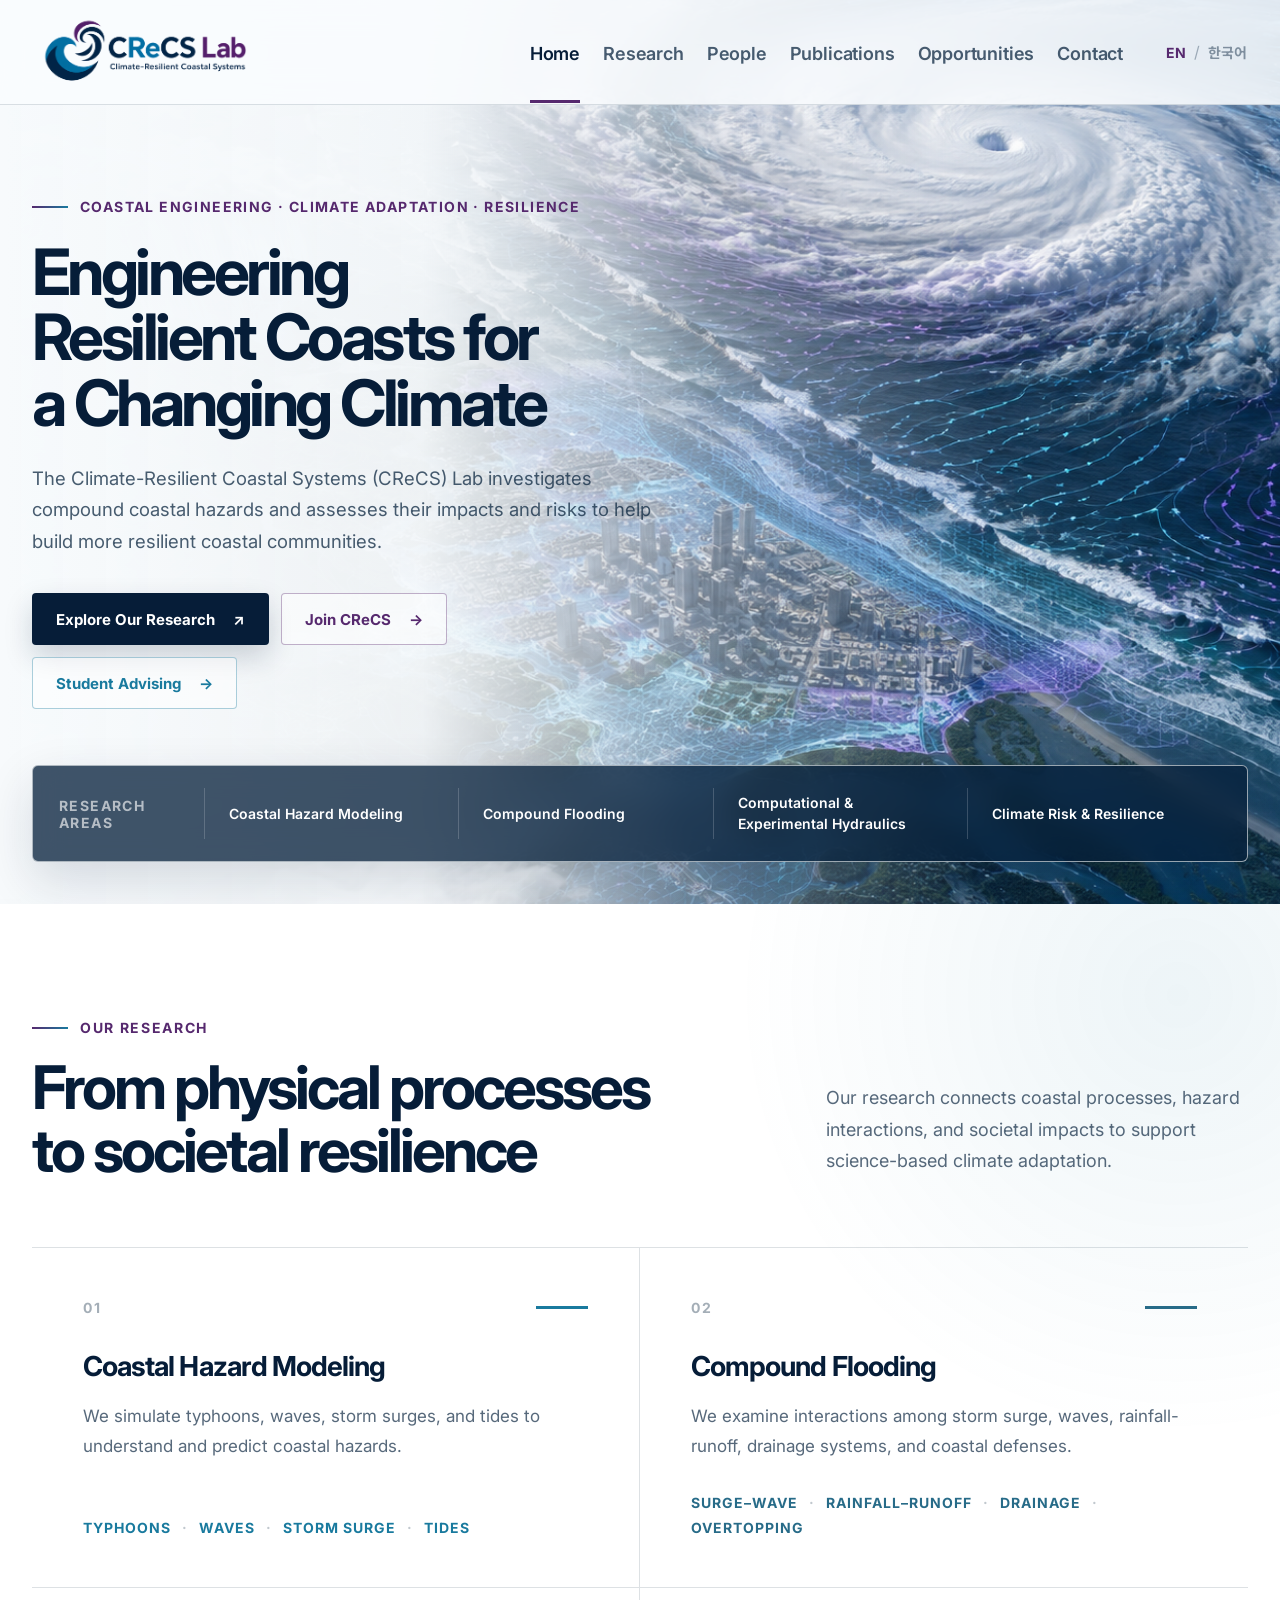
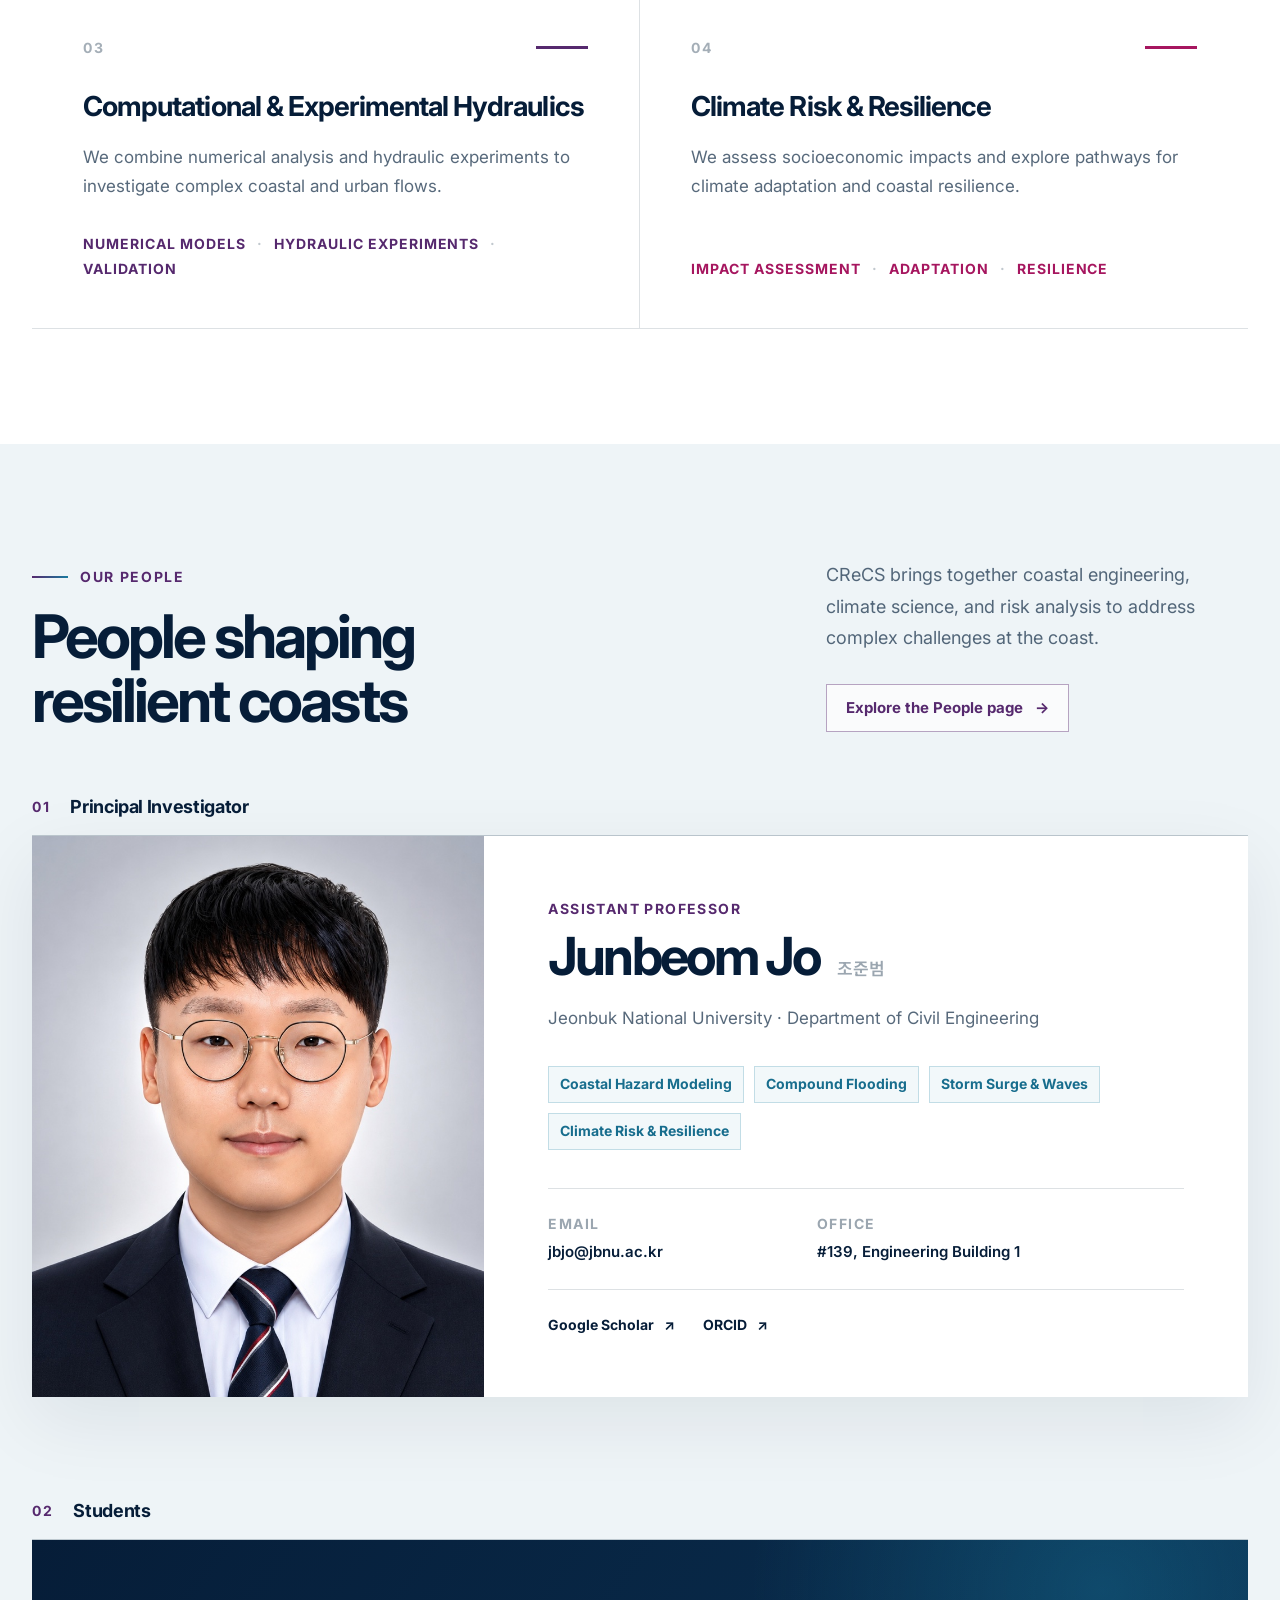
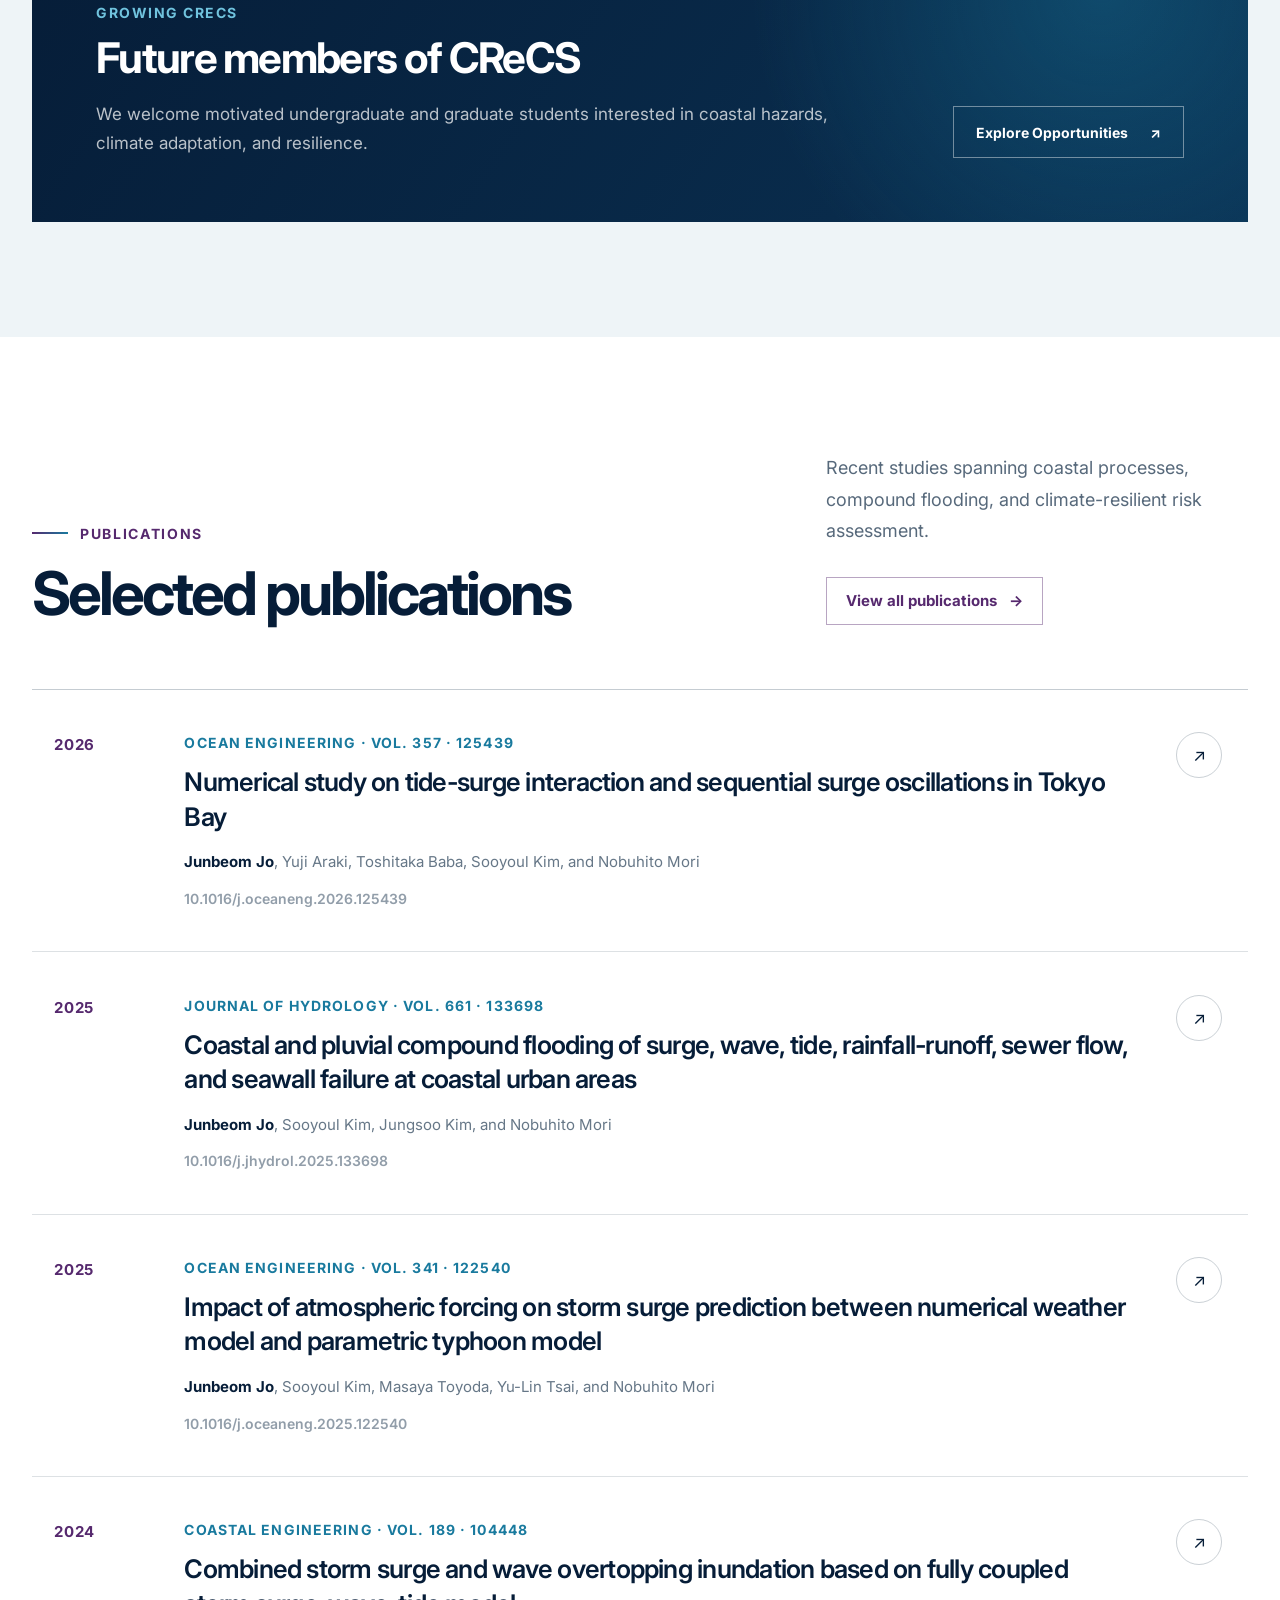
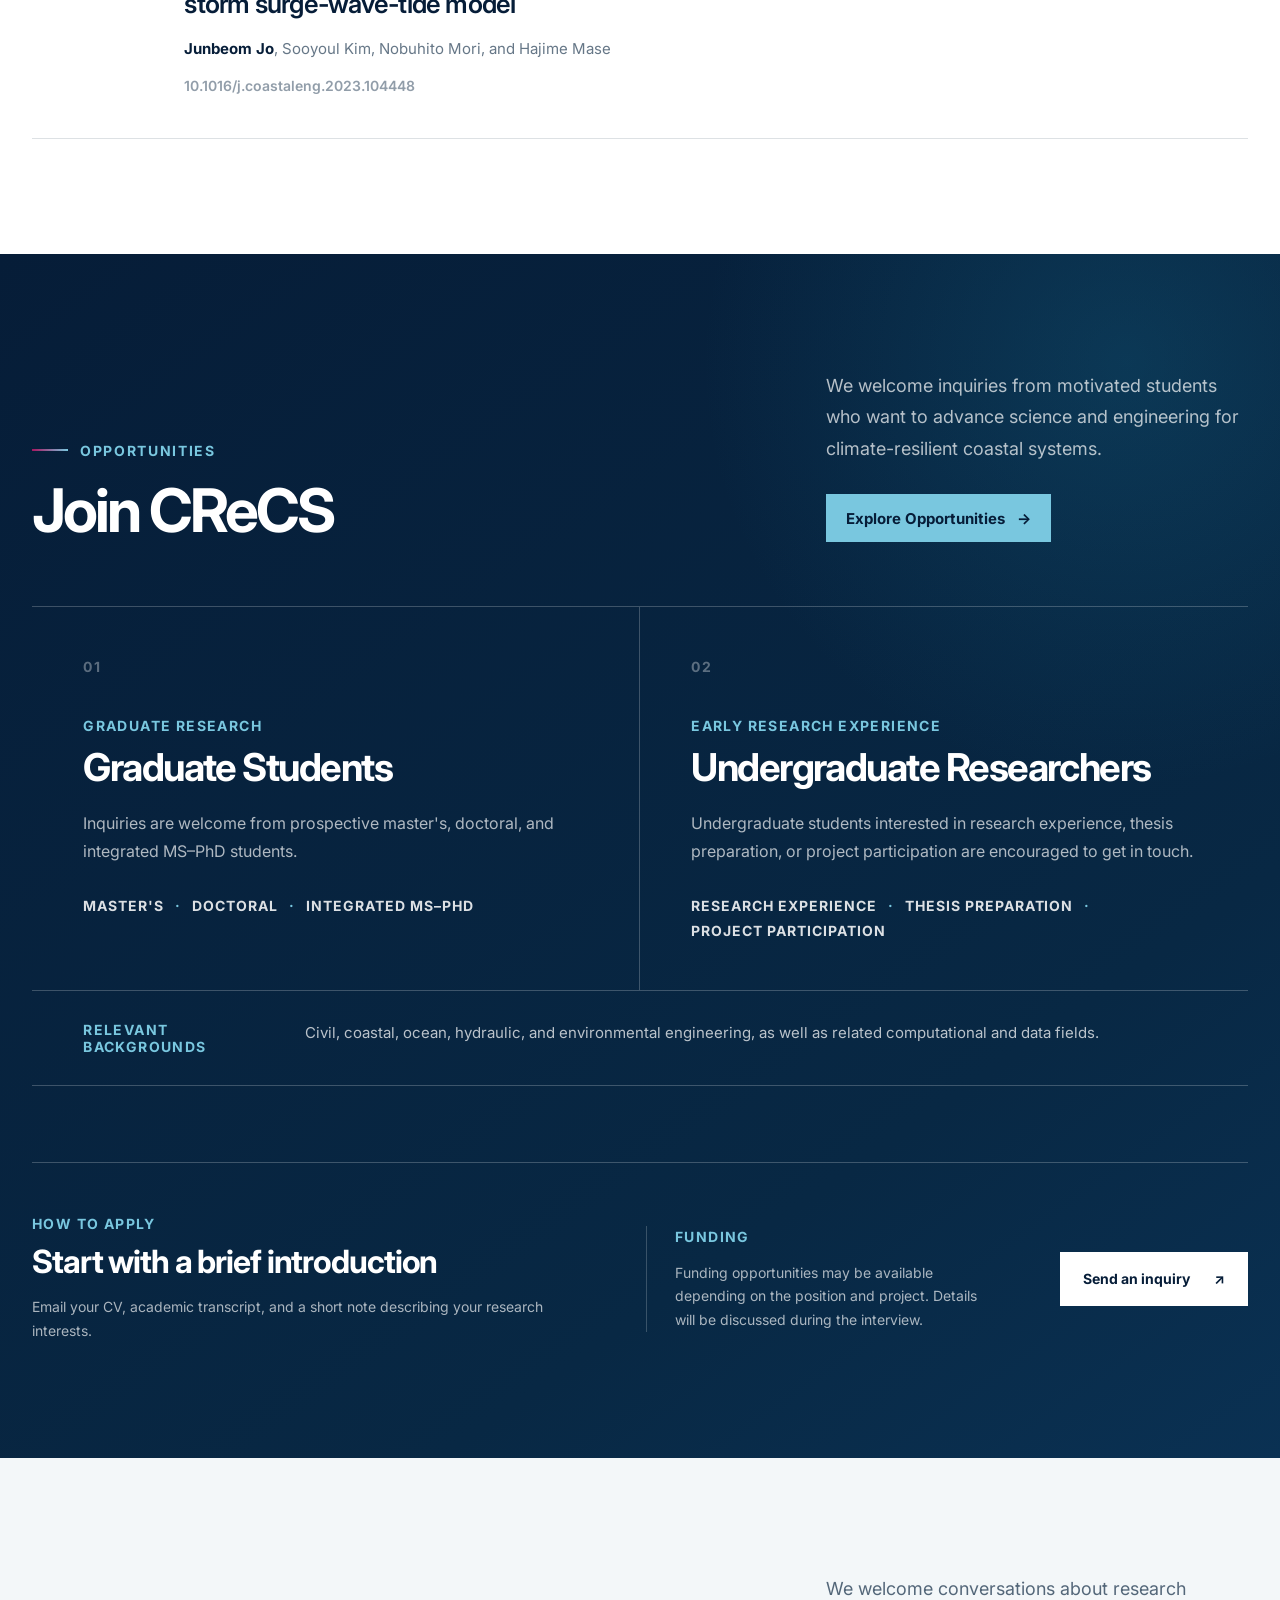
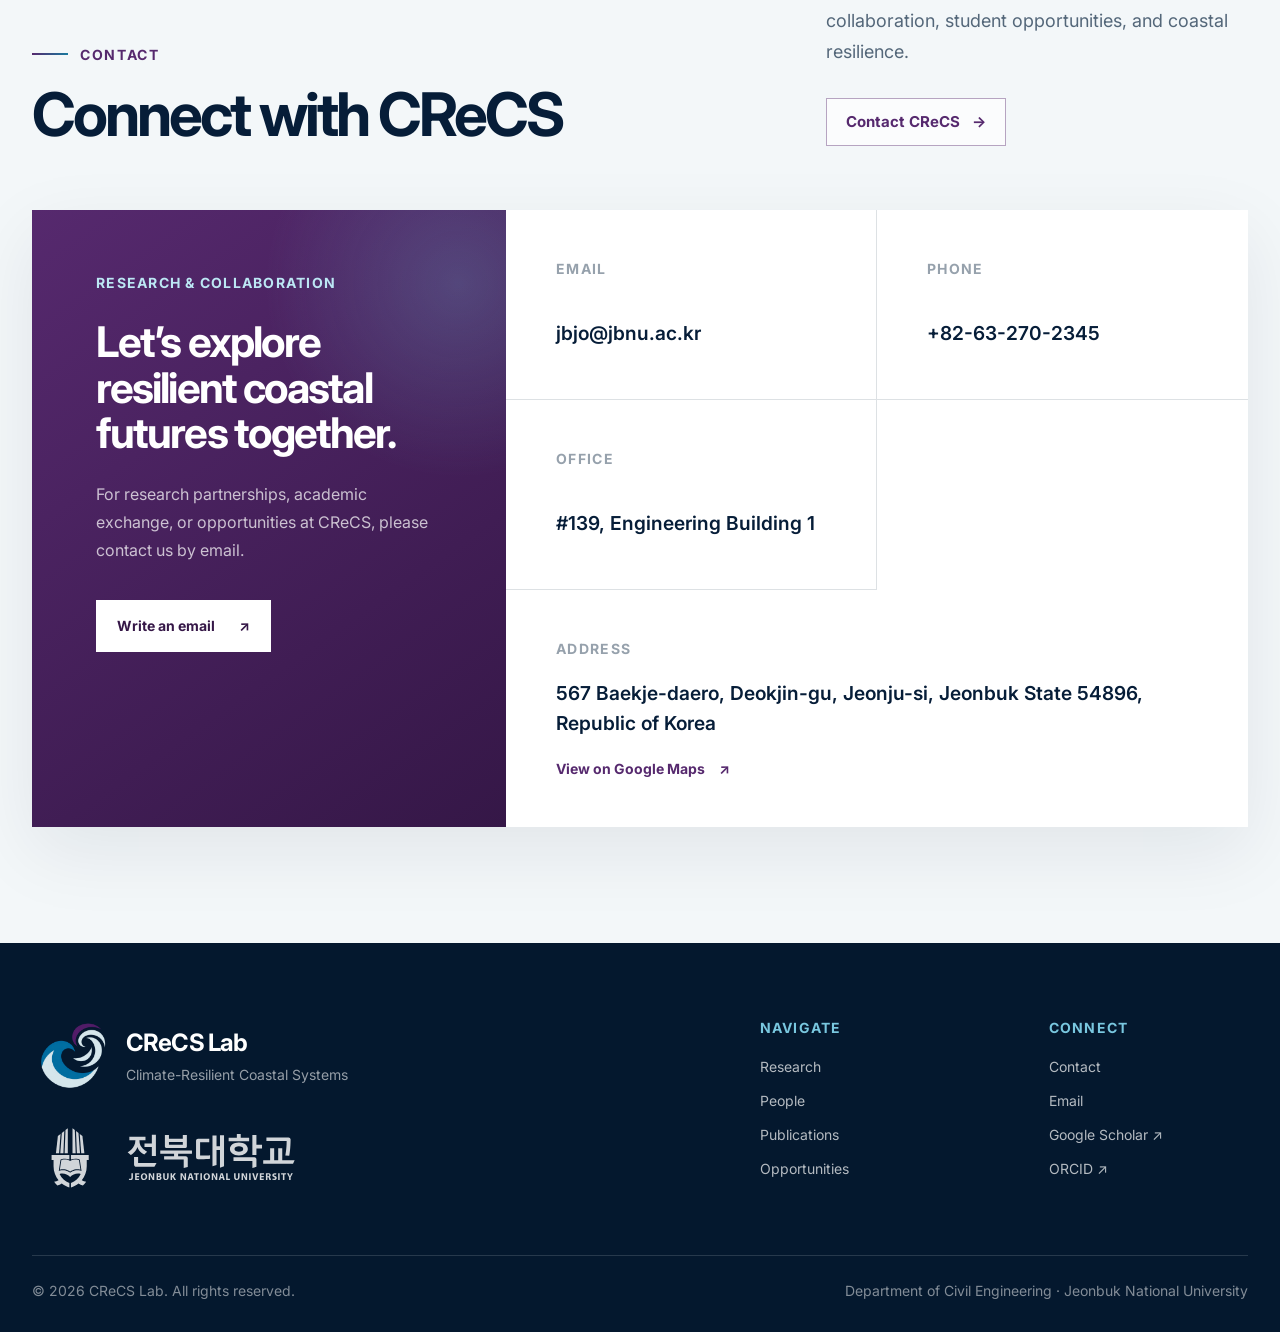
==== index.html @ eaaffc2d "Edit      Enhance homepage navigation with prominent section buttons" ====
<!doctype html>
<html lang="en">
  <head>
    <meta charset="UTF-8" />
    <meta name="viewport" content="width=device-width, initial-scale=1" />
    <meta
      name="description"
      content="CReCS Lab advances science and engineering for climate-resilient coastal systems."
    />
    <title>CReCS Lab | Climate-Resilient Coastal Systems</title>
    <link rel="icon" href="favicon.ico?v=3" sizes="any" />
    <link rel="icon" href="assets/favicon-32x32.png?v=3" type="image/png" sizes="32x32" />
    <link rel="icon" href="assets/favicon-16x16.png?v=3" type="image/png" sizes="16x16" />
    <link rel="apple-touch-icon" href="assets/apple-touch-icon.png?v=3" />
    <link rel="preconnect" href="https://fonts.googleapis.com" />
    <link rel="preconnect" href="https://fonts.gstatic.com" crossorigin />
    <link
      href="https://fonts.googleapis.com/css2?family=Inter:wght@400;500;600;700&amp;family=Noto+Sans+KR:wght@400;500;600;700&amp;display=swap"
      rel="stylesheet"
    />
    <link rel="stylesheet" href="styles.css?v=15" />
  </head>
  <body data-page="home">
    <header class="site-header" data-header>
      <div class="header-inner">
        <a class="brand" href="index.html" aria-label="CReCS Lab home">
          <img src="assets/crecs-logo.png" alt="CReCS Lab — Climate-Resilient Coastal Systems" />
        </a>

        <nav class="desktop-nav" aria-label="Primary navigation">
          <a class="is-active" href="#home" data-section="home" data-i18n="navHome">Home</a>
          <a href="#research" data-section="research" data-i18n="navResearch">Research</a>
          <a href="people.html" data-section="people" data-i18n="navPeople">People</a>
          <a href="publications.html" data-section="publications" data-i18n="navPublications">Publications</a>
          <a href="opportunities.html" data-section="opportunities" data-i18n="navOpportunities">Opportunities</a>
          <a href="contact.html" data-section="contact" data-i18n="navContact">Contact</a>
        </nav>

        <div class="header-actions">
          <div class="language-switch" aria-label="Language selection">
            <button class="is-selected" type="button" data-lang="en" aria-pressed="true">EN</button>
            <span aria-hidden="true">/</span>
            <button type="button" data-lang="ko" aria-pressed="false">한국어</button>
          </div>
          <button class="menu-button" type="button" aria-expanded="false" aria-controls="mobile-menu">
            <span></span><span></span><span></span>
            <span class="sr-only">Open menu</span>
          </button>
        </div>
      </div>

      <nav class="mobile-nav" id="mobile-menu" aria-label="Mobile navigation">
        <a href="#home" data-section="home" data-i18n="navHome">Home</a>
        <a href="#research" data-section="research" data-i18n="navResearch">Research</a>
        <a href="people.html" data-section="people" data-i18n="navPeople">People</a>
        <a href="publications.html" data-section="publications" data-i18n="navPublications">Publications</a>
        <a href="opportunities.html" data-section="opportunities" data-i18n="navOpportunities">Opportunities</a>
        <a href="contact.html" data-section="contact" data-i18n="navContact">Contact</a>
      </nav>
    </header>

    <main>
      <section class="hero" id="home">
        <div class="hero-image" role="img" aria-label="Scientific visualization of a typhoon, waves, and compound coastal flooding"></div>
        <div class="hero-wash" aria-hidden="true"></div>

        <div class="hero-inner">
          <div class="hero-copy">
            <p class="eyebrow" data-i18n="eyebrow">Coastal Engineering · Climate Adaptation · Resilience</p>
            <h1 data-i18n="headline">Engineering Resilient Coasts for a Changing Climate</h1>
            <p class="intro" data-i18n="intro">
              The Climate-Resilient Coastal Systems (CReCS) Lab investigates compound coastal hazards and
              assesses their impacts and risks to help build more resilient coastal communities.
            </p>
            <div class="hero-actions">
              <a class="button button-primary" href="#research">
                <span data-i18n="researchCta">Explore Our Research</span>
                <span aria-hidden="true">↗</span>
              </a>
              <a class="button button-secondary" href="opportunities.html">
                <span data-i18n="joinCta">Join CReCS</span>
                <span aria-hidden="true">→</span>
              </a>
              <a class="button button-tertiary" href="contact.html#student-advising">
                <span data-i18n="advisingHeroCta">Student Advising</span>
                <span aria-hidden="true">→</span>
              </a>
            </div>
          </div>

          <div class="research-strip" id="research-summary" aria-label="Research areas">
            <p class="strip-label" data-i18n="researchLabel">Research areas</p>
            <div class="research-topics">
              <span data-i18n="topic1">Coastal Hazard Modeling</span>
              <span data-i18n="topic2">Compound Flooding</span>
              <span data-i18n="topic3">Computational &amp; Experimental Hydraulics</span>
              <span data-i18n="topic4">Climate Risk &amp; Resilience</span>
            </div>
          </div>
        </div>
      </section>

      <section class="research-section" id="research">
        <div class="section-inner">
          <header class="research-heading">
            <div>
              <p class="section-kicker" data-i18n="researchSectionKicker">Our Research</p>
              <h2 data-i18n="researchSectionTitle">From physical processes to societal resilience</h2>
            </div>
            <p class="section-intro" data-i18n="researchSectionIntro">
              Our research connects coastal processes, hazard interactions, and societal impacts to support
              science-based climate adaptation.
            </p>
          </header>

          <div class="research-grid">
            <article class="research-card research-card-hazard">
              <div class="card-top">
                <span class="card-number">01</span>
                <span class="card-accent" aria-hidden="true"></span>
              </div>
              <h3 data-i18n="topic1">Coastal Hazard Modeling</h3>
              <p class="card-description" data-i18n="researchCard1Desc">
                We simulate typhoons, waves, storm surges, and tides to understand and predict coastal hazards.
              </p>
              <div class="card-tags" aria-label="Keywords">
                <span data-i18n="researchCard1Tag1">Typhoons</span>
                <span data-i18n="researchCard1Tag2">Waves</span>
                <span data-i18n="researchCard1Tag3">Storm Surge</span>
                <span data-i18n="researchCard1Tag4">Tides</span>
              </div>
            </article>

            <article class="research-card research-card-flooding">
              <div class="card-top">
                <span class="card-number">02</span>
                <span class="card-accent" aria-hidden="true"></span>
              </div>
              <h3 data-i18n="topic2">Compound Flooding</h3>
              <p class="card-description" data-i18n="researchCard2Desc">
                We examine interactions among storm surge, waves, rainfall-runoff, drainage systems, and coastal
                defenses.
              </p>
              <div class="card-tags" aria-label="Keywords">
                <span data-i18n="researchCard2Tag1">Surge–Wave</span>
                <span data-i18n="researchCard2Tag2">Rainfall–Runoff</span>
                <span data-i18n="researchCard2Tag3">Drainage</span>
                <span data-i18n="researchCard2Tag4">Overtopping</span>
              </div>
            </article>

            <article class="research-card research-card-hydraulics">
              <div class="card-top">
                <span class="card-number">03</span>
                <span class="card-accent" aria-hidden="true"></span>
              </div>
              <h3 data-i18n="topic3">Computational &amp; Experimental Hydraulics</h3>
              <p class="card-description" data-i18n="researchCard3Desc">
                We combine numerical analysis and hydraulic experiments to investigate complex coastal and urban
                flows.
              </p>
              <div class="card-tags" aria-label="Keywords">
                <span data-i18n="researchCard3Tag1">Numerical Models</span>
                <span data-i18n="researchCard3Tag2">Hydraulic Experiments</span>
                <span data-i18n="researchCard3Tag3">Validation</span>
              </div>
            </article>

            <article class="research-card research-card-resilience">
              <div class="card-top">
                <span class="card-number">04</span>
                <span class="card-accent" aria-hidden="true"></span>
              </div>
              <h3 data-i18n="topic4">Climate Risk &amp; Resilience</h3>
              <p class="card-description" data-i18n="researchCard4Desc">
                We assess socioeconomic impacts and explore pathways for climate adaptation and coastal resilience.
              </p>
              <div class="card-tags" aria-label="Keywords">
                <span data-i18n="researchCard4Tag1">Impact Assessment</span>
                <span data-i18n="researchCard4Tag2">Adaptation</span>
                <span data-i18n="researchCard4Tag3">Resilience</span>
              </div>
            </article>
          </div>
        </div>
      </section>

      <section class="people-section" id="people">
        <div class="section-inner">
          <header class="people-heading">
            <div>
              <p class="section-kicker" data-i18n="peopleSectionKicker">Our People</p>
              <h2 data-i18n="peopleSectionTitle">People shaping resilient coasts</h2>
            </div>
            <div class="section-intro-group">
              <p class="section-intro" data-i18n="peopleSectionIntro">
                CReCS brings together coastal engineering, climate science, and risk analysis to address complex
                challenges at the coast.
              </p>
              <a class="section-page-link" href="people.html">
                <span data-i18n="peopleDetailCta">Explore the People page</span>
                <span aria-hidden="true">→</span>
              </a>
            </div>
          </header>

          <div class="people-subsection" id="principal-investigator">
            <div class="subsection-heading">
              <span>01</span>
              <h3 data-i18n="peoplePiHeading">Principal Investigator</h3>
            </div>

            <article class="pi-profile">
              <figure class="pi-portrait">
                <img src="assets/junbeom-jo.jpg" alt="Portrait of Junbeom Jo" />
              </figure>

              <div class="pi-content">
                <p class="pi-role" data-i18n="piRole">Assistant Professor</p>
                <div class="pi-name-row">
                  <h3 data-i18n="piName">Junbeom Jo</h3>
                  <span data-i18n="piNameSecondary">조준범</span>
                </div>
                <p class="pi-affiliation" data-i18n="piAffiliation">
                  Jeonbuk National University · Department of Civil Engineering
                </p>

                <div class="pi-keywords" aria-label="Research keywords">
                  <span data-i18n="piKeyword1">Coastal Hazard Modeling</span>
                  <span data-i18n="piKeyword2">Compound Flooding</span>
                  <span data-i18n="piKeyword3">Storm Surge &amp; Waves</span>
                  <span data-i18n="piKeyword4">Climate Risk &amp; Resilience</span>
                </div>

                <dl class="profile-details">
                  <div>
                    <dt data-i18n="profileEmail">Email</dt>
                    <dd><a href="mailto:jbjo@jbnu.ac.kr">jbjo@jbnu.ac.kr</a></dd>
                  </div>
                  <div>
                    <dt data-i18n="profileOffice">Office</dt>
                    <dd data-i18n="piOffice">#139, Engineering Building 1</dd>
                  </div>
                </dl>

                <div class="profile-links">
                  <a href="https://scholar.google.com/citations?user=TWpAiN8AAAAJ" target="_blank" rel="noreferrer">
                    Google Scholar <span aria-hidden="true">↗</span>
                  </a>
                  <a href="https://orcid.org/0000-0003-4687-1146" target="_blank" rel="noreferrer">
                    ORCID <span aria-hidden="true">↗</span>
                  </a>
                </div>
              </div>
            </article>
          </div>

          <div class="people-subsection student-subsection" id="students">
            <div class="subsection-heading">
              <span>02</span>
              <h3 data-i18n="peopleStudentsHeading">Students</h3>
            </div>

            <div class="students-panel">
              <div>
                <p class="students-label" data-i18n="studentsLabel">Growing CReCS</p>
                <h3 data-i18n="studentsTitle">Future members of CReCS</h3>
                <p data-i18n="studentsDescription">
                  We welcome motivated undergraduate and graduate students interested in coastal hazards, climate
                  adaptation, and resilience.
                </p>
              </div>
              <a class="students-contact" href="opportunities.html">
                <span data-i18n="studentsCta">Explore Opportunities</span>
                <span aria-hidden="true">↗</span>
              </a>
            </div>
          </div>
        </div>
      </section>

      <section class="publications-section" id="publications">
        <div class="section-inner">
          <header class="publications-heading">
            <div>
              <p class="section-kicker" data-i18n="publicationsSectionKicker">Publications</p>
              <h2 data-i18n="publicationsSectionTitle">Selected publications</h2>
            </div>
            <div class="section-intro-group">
              <p class="section-intro" data-i18n="publicationsSectionIntro">
                Recent studies spanning coastal processes, compound flooding, and climate-resilient risk assessment.
              </p>
              <a class="section-page-link" href="publications.html">
                <span data-i18n="publicationsDetailCta">View all publications</span>
                <span aria-hidden="true">→</span>
              </a>
            </div>
          </header>

          <div class="publication-list">
            <article class="publication-item">
              <div class="publication-year">2026</div>
              <div class="publication-content">
                <p class="publication-meta">Ocean Engineering · Vol. 357 · 125439</p>
                <h3>
                  <a href="https://doi.org/10.1016/j.oceaneng.2026.125439" target="_blank" rel="noreferrer">
                    Numerical study on tide-surge interaction and sequential surge oscillations in Tokyo Bay
                  </a>
                </h3>
                <p class="publication-authors">
                  <strong>Junbeom Jo</strong>, Yuji Araki, Toshitaka Baba, Sooyoul Kim, and Nobuhito Mori
                </p>
                <a class="publication-doi" href="https://doi.org/10.1016/j.oceaneng.2026.125439" target="_blank" rel="noreferrer">
                  10.1016/j.oceaneng.2026.125439
                </a>
              </div>
              <a class="publication-arrow" href="https://doi.org/10.1016/j.oceaneng.2026.125439" target="_blank" rel="noreferrer" aria-label="Open publication">
                ↗
              </a>
            </article>

            <article class="publication-item">
              <div class="publication-year">2025</div>
              <div class="publication-content">
                <p class="publication-meta">Journal of Hydrology · Vol. 661 · 133698</p>
                <h3>
                  <a href="https://doi.org/10.1016/j.jhydrol.2025.133698" target="_blank" rel="noreferrer">
                    Coastal and pluvial compound flooding of surge, wave, tide, rainfall-runoff, sewer flow, and
                    seawall failure at coastal urban areas
                  </a>
                </h3>
                <p class="publication-authors">
                  <strong>Junbeom Jo</strong>, Sooyoul Kim, Jungsoo Kim, and Nobuhito Mori
                </p>
                <a class="publication-doi" href="https://doi.org/10.1016/j.jhydrol.2025.133698" target="_blank" rel="noreferrer">
                  10.1016/j.jhydrol.2025.133698
                </a>
              </div>
              <a class="publication-arrow" href="https://doi.org/10.1016/j.jhydrol.2025.133698" target="_blank" rel="noreferrer" aria-label="Open publication">
                ↗
              </a>
            </article>

            <article class="publication-item">
              <div class="publication-year">2025</div>
              <div class="publication-content">
                <p class="publication-meta">Ocean Engineering · Vol. 341 · 122540</p>
                <h3>
                  <a href="https://doi.org/10.1016/j.oceaneng.2025.122540" target="_blank" rel="noreferrer">
                    Impact of atmospheric forcing on storm surge prediction between numerical weather model and
                    parametric typhoon model
                  </a>
                </h3>
                <p class="publication-authors">
                  <strong>Junbeom Jo</strong>, Sooyoul Kim, Masaya Toyoda, Yu-Lin Tsai, and Nobuhito Mori
                </p>
                <a class="publication-doi" href="https://doi.org/10.1016/j.oceaneng.2025.122540" target="_blank" rel="noreferrer">
                  10.1016/j.oceaneng.2025.122540
                </a>
              </div>
              <a class="publication-arrow" href="https://doi.org/10.1016/j.oceaneng.2025.122540" target="_blank" rel="noreferrer" aria-label="Open publication">
                ↗
              </a>
            </article>

            <article class="publication-item">
              <div class="publication-year">2024</div>
              <div class="publication-content">
                <p class="publication-meta">Coastal Engineering · Vol. 189 · 104448</p>
                <h3>
                  <a href="https://doi.org/10.1016/j.coastaleng.2023.104448" target="_blank" rel="noreferrer">
                    Combined storm surge and wave overtopping inundation based on fully coupled storm
                    surge-wave-tide model
                  </a>
                </h3>
                <p class="publication-authors">
                  <strong>Junbeom Jo</strong>, Sooyoul Kim, Nobuhito Mori, and Hajime Mase
                </p>
                <a class="publication-doi" href="https://doi.org/10.1016/j.coastaleng.2023.104448" target="_blank" rel="noreferrer">
                  10.1016/j.coastaleng.2023.104448
                </a>
              </div>
              <a class="publication-arrow" href="https://doi.org/10.1016/j.coastaleng.2023.104448" target="_blank" rel="noreferrer" aria-label="Open publication">
                ↗
              </a>
            </article>
          </div>

        </div>
      </section>

      <section class="opportunities-section" id="opportunities">
        <div class="section-inner">
          <header class="opportunities-heading">
            <div>
              <p class="section-kicker" data-i18n="opportunitiesSectionKicker">Opportunities</p>
              <h2 data-i18n="opportunitiesSectionTitle">Join CReCS</h2>
            </div>
            <div class="section-intro-group">
              <p class="section-intro" data-i18n="opportunitiesSectionIntro">
                We welcome inquiries from motivated students who want to advance science and engineering for
                climate-resilient coastal systems.
              </p>
              <a class="section-page-link" href="opportunities.html">
                <span data-i18n="studentsCta">Explore Opportunities</span><span aria-hidden="true">→</span>
              </a>
            </div>
          </header>

          <div class="opportunity-grid">
            <article class="opportunity-card">
              <div class="opportunity-number">01</div>
              <p class="opportunity-type" data-i18n="graduateLabel">Graduate Research</p>
              <h3 data-i18n="graduateTitle">Graduate Students</h3>
              <p data-i18n="graduateDescription">
                Inquiries are welcome from prospective master's, doctoral, and integrated MS–PhD students.
              </p>
              <div class="opportunity-tags">
                <span data-i18n="graduateTag1">Master's</span>
                <span data-i18n="graduateTag2">Doctoral</span>
                <span data-i18n="graduateTag3">Integrated MS–PhD</span>
              </div>
            </article>

            <article class="opportunity-card">
              <div class="opportunity-number">02</div>
              <p class="opportunity-type" data-i18n="undergraduateLabel">Early Research Experience</p>
              <h3 data-i18n="undergraduateTitle">Undergraduate Researchers</h3>
              <p data-i18n="undergraduateDescription">
                Undergraduate students interested in research experience, thesis preparation, or project
                participation are encouraged to get in touch.
              </p>
              <div class="opportunity-tags">
                <span data-i18n="undergraduateTag1">Research Experience</span>
                <span data-i18n="undergraduateTag2">Thesis Preparation</span>
                <span data-i18n="undergraduateTag3">Project Participation</span>
              </div>
            </article>
          </div>

          <div class="opportunity-backgrounds">
            <span data-i18n="backgroundsLabel">Relevant backgrounds</span>
            <p data-i18n="backgroundsDescription">
              Civil, coastal, ocean, hydraulic, and environmental engineering, as well as related computational
              and data fields.
            </p>
          </div>

          <div class="application-panel">
            <div class="application-copy">
              <p class="application-label" data-i18n="applicationLabel">How to apply</p>
              <h3 data-i18n="applicationTitle">Start with a brief introduction</h3>
              <p data-i18n="applicationDescription">
                Email your CV, academic transcript, and a short note describing your research interests.
              </p>
            </div>
            <div class="funding-note">
              <span data-i18n="fundingLabel">Funding</span>
              <p data-i18n="fundingDescription">
                Funding opportunities may be available depending on the position and project. Details will be
                discussed during the interview.
              </p>
            </div>
            <a class="application-contact" href="mailto:jbjo@jbnu.ac.kr?subject=Prospective%20CReCS%20Lab%20Student">
              <span data-i18n="applicationCta">Send an inquiry</span>
              <span aria-hidden="true">↗</span>
            </a>
          </div>
        </div>
      </section>

      <section class="contact-section" id="contact">
        <div class="section-inner">
          <header class="contact-heading">
            <div>
              <p class="section-kicker" data-i18n="contactSectionKicker">Contact</p>
              <h2 data-i18n="contactSectionTitle">Connect with CReCS</h2>
            </div>
            <div class="section-intro-group">
              <p class="section-intro" data-i18n="contactSectionIntro">
                We welcome conversations about research collaboration, student opportunities, and coastal resilience.
              </p>
              <a class="section-page-link" href="contact.html">
                <span data-i18n="contactDetailTitle">Contact CReCS</span><span aria-hidden="true">→</span>
              </a>
            </div>
          </header>

          <div class="contact-layout">
            <article class="contact-feature">
              <p class="contact-feature-label" data-i18n="contactInquiryLabel">Research &amp; collaboration</p>
              <h3 data-i18n="contactInquiryTitle">Let’s explore resilient coastal futures together.</h3>
              <p data-i18n="contactInquiryDescription">
                For research partnerships, academic exchange, or opportunities at CReCS, please contact us by email.
              </p>
              <a href="mailto:jbjo@jbnu.ac.kr">
                <span data-i18n="contactEmailCta">Write an email</span>
                <span aria-hidden="true">↗</span>
              </a>
            </article>

            <div class="contact-details">
              <div class="contact-detail">
                <span data-i18n="contactEmailLabel">Email</span>
                <a href="mailto:jbjo@jbnu.ac.kr">jbjo@jbnu.ac.kr</a>
              </div>
              <div class="contact-detail">
                <span data-i18n="contactPhoneLabel">Phone</span>
                <a href="tel:+82632702345" data-i18n="contactPhoneValue">+82-63-270-2345</a>
              </div>
              <div class="contact-detail">
                <span data-i18n="contactOfficeLabel">Office</span>
                <p data-i18n="contactOfficeValue">#139, Engineering Building 1</p>
              </div>
              <div class="contact-detail contact-detail-address">
                <span data-i18n="contactAddressLabel">Address</span>
                <p data-i18n="contactAddressValue">
                  567 Baekje-daero, Deokjin-gu, Jeonju-si, Jeonbuk State 54896, Republic of Korea
                </p>
                <a
                  class="map-link"
                  href="https://www.google.com/maps/place/%EC%A0%84%EC%A3%BC%EC%8B%9C+%EA%B8%88%EC%95%94%EB%8F%99+%EC%A0%84%EB%B6%81%EB%8C%80%ED%95%99%EA%B5%90+%EA%B3%B5%EA%B3%BC%EB%8C%80%ED%95%991%ED%98%B8%EA%B4%80/data=!3m1!4b1!4m6!3m5!1s0x3570233140757053:0x296664c5538f0f14!8m2!3d35.8468291!4d127.1325569!16s%2Fg%2F12hqh8fqg?entry=ttu&amp;g_ep=EgoyMDI2MDkwMi4wIKXMDSoASAFQAw%3D%3D"
                  target="_blank"
                  rel="noreferrer"
                >
                  <span data-i18n="contactMapCta">View on Google Maps</span>
                  <span aria-hidden="true">↗</span>
                </a>
              </div>
            </div>
          </div>
        </div>
      </section>
    </main>

    <footer class="site-footer">
      <div class="footer-inner">
        <div class="footer-main">
          <div class="footer-brand-group">
            <a class="footer-brand" href="index.html" aria-label="CReCS Lab home">
              <img src="assets/crecs-symbol-footer-reverse.png?v=1" alt="" />
              <span>
                <strong>CReCS Lab</strong>
                <small data-i18n="footerTagline">Climate-Resilient Coastal Systems</small>
              </span>
            </a>
            <a class="footer-university-brand" href="https://www.jbnu.ac.kr/" target="_blank" rel="noreferrer" aria-label="Jeonbuk National University website">
              <img class="footer-university-symbol" src="assets/jbnu-symbol-footer-reverse.svg?v=1" alt="" />
              <img class="footer-university-wordmark" src="assets/jbnu-wordmark-footer-reverse.svg?v=1" alt="Jeonbuk National University" />
            </a>
          </div>

          <div class="footer-column">
            <p data-i18n="footerNavigate">Navigate</p>
            <nav aria-label="Footer navigation">
              <a href="#research" data-i18n="navResearch">Research</a>
              <a href="people.html" data-i18n="navPeople">People</a>
              <a href="publications.html" data-i18n="navPublications">Publications</a>
              <a href="opportunities.html" data-i18n="navOpportunities">Opportunities</a>
            </nav>
          </div>

          <div class="footer-column">
            <p data-i18n="footerConnect">Connect</p>
            <nav aria-label="External profiles">
              <a href="contact.html" data-i18n="navContact">Contact</a>
              <a href="mailto:jbjo@jbnu.ac.kr" data-i18n="footerEmail">Email</a>
              <a href="https://scholar.google.com/citations?user=TWpAiN8AAAAJ" target="_blank" rel="noreferrer">Google Scholar ↗</a>
              <a href="https://orcid.org/0000-0003-4687-1146" target="_blank" rel="noreferrer">ORCID ↗</a>
            </nav>
          </div>
        </div>

        <div class="footer-bottom">
          <p>© <span data-current-year>2026</span> CReCS Lab. <span data-i18n="footerRights">All rights reserved.</span></p>
          <p data-i18n="footerAffiliation">Department of Civil Engineering · Jeonbuk National University</p>
        </div>
      </div>
    </footer>

    <script src="script.js?v=6"></script>
  </body>
</html>
---- styles.css ----
:root {
  --ink: #102a43;
  --ink-deep: #061d38;
  --coastal: #197a9e;
  --purple: #56296e;
  --paper: #f7fafc;
  --line: rgba(16, 42, 67, 0.14);
  --header-height: 104px;
  --content-width: 1420px;
}

* {
  box-sizing: border-box;
}

html {
  scroll-behavior: smooth;
}

body {
  margin: 0;
  min-width: 320px;
  color: var(--ink);
  background: var(--paper);
  font-family: Inter, "Noto Sans KR", system-ui, -apple-system, BlinkMacSystemFont, "Segoe UI", sans-serif;
  -webkit-font-smoothing: antialiased;
}

a {
  color: inherit;
  text-decoration: none;
}

button,
a {
  -webkit-tap-highlight-color: transparent;
}

.sr-only {
  position: absolute;
  width: 1px;
  height: 1px;
  padding: 0;
  margin: -1px;
  overflow: hidden;
  clip: rect(0, 0, 0, 0);
  white-space: nowrap;
  border: 0;
}

.site-header {
  position: fixed;
  z-index: 20;
  top: 0;
  left: 0;
  width: 100%;
  border-bottom: 1px solid var(--line);
  background: rgba(250, 252, 254, 0.88);
  backdrop-filter: blur(18px);
  -webkit-backdrop-filter: blur(18px);
}

.header-inner {
  width: min(calc(100% - 64px), var(--content-width));
  height: var(--header-height);
  margin: 0 auto;
  display: flex;
  align-items: center;
  gap: 42px;
}

.brand {
  flex: 0 0 auto;
  display: flex;
  align-items: center;
}

.brand img {
  display: block;
  width: 224px;
  height: auto;
}

.desktop-nav {
  display: flex;
  align-items: center;
  justify-content: center;
  gap: clamp(18px, 1.8vw, 34px);
  margin-left: auto;
}

.desktop-nav a {
  position: relative;
  padding: 41px 0 38px;
  color: rgba(16, 42, 67, 0.76);
  font-size: 18px;
  font-weight: 600;
  letter-spacing: -0.01em;
  transition: color 180ms ease;
}

.desktop-nav a::after {
  content: "";
  position: absolute;
  right: 0;
  bottom: -1px;
  left: 0;
  height: 3px;
  background: var(--purple);
  transform: scaleX(0);
  transform-origin: center;
  transition: transform 180ms ease;
}

.desktop-nav a:hover,
.desktop-nav a:focus-visible,
.desktop-nav a.is-active {
  color: var(--ink-deep);
}

.desktop-nav a:hover::after,
.desktop-nav a:focus-visible::after,
.desktop-nav a.is-active::after {
  transform: scaleX(1);
}

.header-actions {
  display: flex;
  align-items: center;
  gap: 18px;
}

.language-switch {
  display: flex;
  align-items: center;
  gap: 7px;
  color: rgba(16, 42, 67, 0.34);
}

.language-switch button {
  border: 0;
  padding: 8px 1px;
  color: rgba(16, 42, 67, 0.48);
  background: transparent;
  font: inherit;
  font-size: 14px;
  font-weight: 700;
  cursor: pointer;
}

.language-switch button:hover,
.language-switch button:focus-visible,
.language-switch button.is-selected {
  color: var(--purple);
}

.menu-button {
  display: none;
  width: 42px;
  height: 42px;
  border: 1px solid var(--line);
  border-radius: 50%;
  background: rgba(255, 255, 255, 0.72);
  cursor: pointer;
}

.menu-button > span:not(.sr-only) {
  display: block;
  width: 17px;
  height: 1.5px;
  margin: 4px auto;
  background: var(--ink);
}

.mobile-nav {
  display: none;
}

.hero {
  position: relative;
  min-height: 100svh;
  overflow: hidden;
  background: #f5f8fb;
}

.hero-image {
  position: absolute;
  inset: 0;
  background-image: url("assets/crecs-hero.png");
  background-position: center right;
  background-size: cover;
  background-repeat: no-repeat;
  transform: scale(1.01);
  animation: hero-settle 1.2s cubic-bezier(0.2, 0.75, 0.25, 1) both;
}

.hero-wash {
  position: absolute;
  inset: 0;
  background:
    linear-gradient(90deg, rgba(247, 250, 252, 0.98) 0%, rgba(247, 250, 252, 0.94) 33%, rgba(247, 250, 252, 0.34) 55%, rgba(247, 250, 252, 0.02) 77%),
    linear-gradient(0deg, rgba(5, 29, 55, 0.1) 0%, transparent 28%);
}

.hero-inner {
  position: relative;
  z-index: 2;
  width: min(calc(100% - 64px), var(--content-width));
  min-height: 100svh;
  margin: 0 auto;
  padding-top: calc(var(--header-height) + 70px);
  padding-bottom: 42px;
  display: flex;
  flex-direction: column;
  justify-content: space-between;
}

.hero-copy {
  width: min(670px, 49vw);
  margin: auto 0;
  padding: 24px 0 56px;
  animation: copy-rise 800ms 100ms cubic-bezier(0.2, 0.75, 0.25, 1) both;
}

.eyebrow {
  display: flex;
  align-items: center;
  gap: 12px;
  margin: 0 0 24px;
  color: var(--purple);
  font-size: 14px;
  font-weight: 700;
  letter-spacing: 0.1em;
  text-transform: uppercase;
}

.eyebrow::before {
  content: "";
  width: 36px;
  height: 2px;
  background: linear-gradient(90deg, var(--purple), var(--coastal));
}

h1 {
  max-width: 660px;
  margin: 0;
  color: var(--ink-deep);
  font-size: clamp(48px, 5vw, 76px);
  font-weight: 700;
  letter-spacing: -0.055em;
  line-height: 1.02;
  text-wrap: balance;
}

.intro {
  max-width: 630px;
  margin: 28px 0 0;
  color: rgba(16, 42, 67, 0.76);
  font-size: clamp(18px, 1.45vw, 21px);
  line-height: 1.7;
  white-space: pre-line;
}

.hero-actions {
  display: flex;
  flex-wrap: wrap;
  gap: 12px;
  margin-top: 36px;
}

.button {
  min-height: 52px;
  padding: 0 23px;
  border: 1px solid transparent;
  border-radius: 4px;
  display: inline-flex;
  align-items: center;
  justify-content: center;
  gap: 18px;
  font-size: 15px;
  font-weight: 700;
  transition: transform 180ms ease, box-shadow 180ms ease, color 180ms ease, background 180ms ease;
}

.button:hover,
.button:focus-visible {
  transform: translateY(-2px);
}

.button-primary {
  color: white;
  background: var(--ink-deep);
  box-shadow: 0 12px 28px rgba(6, 29, 56, 0.18);
}

.button-primary:hover,
.button-primary:focus-visible {
  box-shadow: 0 16px 34px rgba(6, 29, 56, 0.24);
}

.button-secondary {
  border-color: rgba(86, 41, 110, 0.36);
  color: var(--purple);
  background: rgba(255, 255, 255, 0.5);
}

.button-secondary:hover,
.button-secondary:focus-visible {
  color: white;
  background: var(--purple);
}

.button-tertiary {
  border-color: rgba(25, 122, 158, 0.36);
  color: var(--coastal);
  background: rgba(255, 255, 255, 0.5);
}

.button-tertiary:hover,
.button-tertiary:focus-visible {
  color: white;
  background: var(--coastal);
}

.research-strip {
  display: grid;
  grid-template-columns: 125px minmax(0, 1fr);
  align-items: center;
  gap: 20px;
  padding: 22px 26px;
  border: 1px solid rgba(255, 255, 255, 0.58);
  border-radius: 6px;
  background: rgba(4, 31, 59, 0.76);
  box-shadow: 0 18px 50px rgba(4, 31, 59, 0.14);
  color: white;
  backdrop-filter: blur(14px);
  -webkit-backdrop-filter: blur(14px);
}

.strip-label {
  margin: 0;
  color: rgba(255, 255, 255, 0.62);
  font-size: 14px;
  font-weight: 700;
  letter-spacing: 0.1em;
  text-transform: uppercase;
}

.research-topics {
  display: grid;
  grid-template-columns: repeat(4, minmax(0, 1fr));
}

.research-topics span {
  min-height: 30px;
  padding: 5px 24px;
  border-left: 1px solid rgba(255, 255, 255, 0.18);
  display: flex;
  align-items: center;
  font-size: 14px;
  font-weight: 600;
  line-height: 1.45;
}

.research-section {
  position: relative;
  scroll-margin-top: var(--header-height);
  overflow: hidden;
  padding: clamp(96px, 9vw, 150px) 0;
  background:
    radial-gradient(circle at 92% 8%, rgba(25, 122, 158, 0.08), transparent 28%),
    #ffffff;
}

.section-inner {
  position: relative;
  width: min(calc(100% - 64px), var(--content-width));
  margin: 0 auto;
}

.research-heading {
  display: grid;
  grid-template-columns: minmax(0, 1.25fr) minmax(320px, 0.75fr);
  gap: clamp(40px, 7vw, 108px);
  align-items: end;
  margin-bottom: clamp(50px, 5vw, 76px);
}

.section-kicker {
  display: flex;
  align-items: center;
  gap: 12px;
  margin: 0 0 20px;
  color: var(--purple);
  font-size: 14px;
  font-weight: 700;
  letter-spacing: 0.12em;
  text-transform: uppercase;
}

.section-kicker::before {
  content: "";
  width: 36px;
  height: 2px;
  background: linear-gradient(90deg, var(--purple), var(--coastal));
}

.research-heading h2 {
  max-width: 820px;
  margin: 0;
  color: var(--ink-deep);
  font-size: clamp(40px, 4.7vw, 68px);
  font-weight: 700;
  letter-spacing: -0.05em;
  line-height: 1.05;
  text-wrap: balance;
}

.section-intro {
  max-width: 520px;
  margin: 0 0 6px;
  color: rgba(16, 42, 67, 0.7);
  font-size: 18px;
  line-height: 1.75;
}

.research-grid {
  display: grid;
  grid-template-columns: repeat(2, minmax(0, 1fr));
  border-top: 1px solid var(--line);
  border-bottom: 1px solid var(--line);
}

.research-card {
  --card-color: var(--coastal);
  position: relative;
  min-height: 340px;
  padding: clamp(34px, 4vw, 56px);
  display: flex;
  flex-direction: column;
  transition: background-color 220ms ease;
}

.research-card:nth-child(odd) {
  border-right: 1px solid var(--line);
}

.research-card:nth-child(-n + 2) {
  border-bottom: 1px solid var(--line);
}

.research-card:hover {
  background: rgba(16, 42, 67, 0.025);
}

.research-card-flooding { --card-color: #276b88; }
.research-card-hydraulics { --card-color: var(--purple); }
.research-card-resilience { --card-color: #a6165f; }

.card-top {
  display: flex;
  align-items: center;
  justify-content: space-between;
  margin-bottom: 34px;
}

.card-number {
  color: rgba(16, 42, 67, 0.38);
  font-size: 14px;
  font-weight: 700;
  letter-spacing: 0.12em;
}

.card-accent {
  width: 52px;
  height: 3px;
  background: var(--card-color);
  transform-origin: right;
  transition: transform 220ms ease;
}

.research-card:hover .card-accent {
  transform: scaleX(1.35);
}

.research-card h3 {
  margin: 0;
  color: var(--ink-deep);
  font-size: clamp(25px, 2.15vw, 33px);
  font-weight: 700;
  letter-spacing: -0.035em;
  line-height: 1.18;
}

.card-description {
  max-width: 590px;
  margin: 20px 0 32px;
  color: rgba(16, 42, 67, 0.7);
  font-size: 17px;
  line-height: 1.75;
}

.card-tags {
  display: flex;
  flex-wrap: wrap;
  gap: 8px 0;
  margin-top: auto;
  color: var(--card-color);
  font-size: 14px;
  font-weight: 700;
  letter-spacing: 0.07em;
  text-transform: uppercase;
}

.card-tags span:not(:last-child)::after {
  content: "·";
  margin: 0 11px;
  color: rgba(16, 42, 67, 0.26);
}

.people-section {
  scroll-margin-top: var(--header-height);
  padding: clamp(96px, 9vw, 150px) 0;
  background: #eef4f7;
}

.people-heading {
  display: grid;
  grid-template-columns: minmax(0, 1.25fr) minmax(320px, 0.75fr);
  gap: clamp(40px, 7vw, 108px);
  align-items: end;
  margin-bottom: clamp(50px, 5vw, 76px);
}

.people-heading h2 {
  max-width: 820px;
  margin: 0;
  color: var(--ink-deep);
  font-size: clamp(40px, 4.7vw, 68px);
  font-weight: 700;
  letter-spacing: -0.05em;
  line-height: 1.05;
  text-wrap: balance;
}

.people-subsection + .people-subsection {
  margin-top: clamp(72px, 8vw, 116px);
}

.subsection-heading {
  display: flex;
  align-items: center;
  gap: 20px;
  padding: 0 0 18px;
  border-bottom: 1px solid rgba(16, 42, 67, 0.22);
}

.subsection-heading > span {
  color: var(--purple);
  font-size: 14px;
  font-weight: 700;
  letter-spacing: 0.12em;
}

.subsection-heading h3 {
  margin: 0;
  color: var(--ink-deep);
  font-size: 18px;
  font-weight: 700;
  letter-spacing: -0.02em;
}

.pi-profile {
  display: grid;
  grid-template-columns: minmax(320px, 0.8fr) minmax(0, 1.35fr);
  background: #ffffff;
  box-shadow: 0 24px 70px rgba(6, 29, 56, 0.08);
}

.pi-portrait {
  min-height: 520px;
  margin: 0;
  overflow: hidden;
  background: #dce4ec;
}

.pi-portrait img {
  display: block;
  width: 100%;
  height: 100%;
  object-fit: cover;
  object-position: center 36%;
}

.pi-content {
  padding: clamp(42px, 5vw, 72px);
}

.pi-role {
  margin: 0 0 13px;
  color: var(--purple);
  font-size: 14px;
  font-weight: 700;
  letter-spacing: 0.1em;
  text-transform: uppercase;
}

.pi-name-row {
  display: flex;
  flex-wrap: wrap;
  align-items: baseline;
  gap: 10px 18px;
}

.pi-name-row h3 {
  margin: 0;
  color: var(--ink-deep);
  font-size: clamp(40px, 4.1vw, 60px);
  font-weight: 700;
  letter-spacing: -0.05em;
  line-height: 1;
}

.pi-name-row > span {
  color: rgba(16, 42, 67, 0.42);
  font-size: 17px;
  font-weight: 600;
}

.pi-affiliation {
  margin: 22px 0 0;
  color: rgba(16, 42, 67, 0.7);
  font-size: 17px;
  line-height: 1.65;
}

.pi-keywords {
  display: flex;
  flex-wrap: wrap;
  gap: 10px;
  margin-top: 34px;
}

.pi-keywords span {
  padding: 8px 11px;
  border: 1px solid rgba(25, 122, 158, 0.22);
  color: #176d8d;
  background: rgba(25, 122, 158, 0.055);
  font-size: 14px;
  font-weight: 700;
  line-height: 1.35;
}

.profile-details {
  display: grid;
  grid-template-columns: minmax(0, 0.8fr) minmax(0, 1.2fr);
  gap: 24px;
  margin: 38px 0 0;
  padding: 26px 0;
  border-top: 1px solid var(--line);
  border-bottom: 1px solid var(--line);
}

.profile-details div {
  min-width: 0;
}

.profile-details dt {
  margin-bottom: 8px;
  color: rgba(16, 42, 67, 0.42);
  font-size: 14px;
  font-weight: 700;
  letter-spacing: 0.1em;
  text-transform: uppercase;
}

.profile-details dd {
  margin: 0;
  color: var(--ink-deep);
  font-size: 15px;
  font-weight: 600;
  line-height: 1.55;
}

.profile-details a:hover,
.profile-details a:focus-visible {
  color: var(--purple);
}

.profile-links {
  display: flex;
  flex-wrap: wrap;
  gap: 28px;
  margin-top: 26px;
}

.profile-links a {
  display: inline-flex;
  align-items: center;
  gap: 10px;
  color: var(--ink-deep);
  font-size: 14px;
  font-weight: 700;
}

.profile-links a:hover,
.profile-links a:focus-visible {
  color: var(--purple);
}

.students-panel {
  scroll-margin-top: var(--header-height);
  display: grid;
  grid-template-columns: minmax(0, 1fr) auto;
  gap: 48px;
  align-items: end;
  padding: clamp(38px, 5vw, 68px);
  color: #ffffff;
  background:
    radial-gradient(circle at 88% 18%, rgba(25, 122, 158, 0.38), transparent 32%),
    linear-gradient(125deg, #061d38, #0a3153);
}

.students-label {
  margin: 0 0 14px;
  color: #70c3de;
  font-size: 14px;
  font-weight: 700;
  letter-spacing: 0.11em;
  text-transform: uppercase;
}

.students-panel h3 {
  margin: 0;
  font-size: clamp(30px, 3.3vw, 47px);
  letter-spacing: -0.04em;
  line-height: 1.08;
}

.students-panel p:not(.students-label) {
  max-width: 740px;
  margin: 20px 0 0;
  color: rgba(255, 255, 255, 0.72);
  font-size: 17px;
  line-height: 1.7;
}

.students-contact {
  min-height: 52px;
  padding: 0 22px;
  border: 1px solid rgba(255, 255, 255, 0.42);
  display: inline-flex;
  align-items: center;
  justify-content: center;
  gap: 22px;
  color: #ffffff;
  font-size: 14px;
  font-weight: 700;
  transition: color 180ms ease, background-color 180ms ease, transform 180ms ease;
}

.students-contact:hover,
.students-contact:focus-visible {
  color: var(--ink-deep);
  background: #ffffff;
  transform: translateY(-2px);
}

.publications-section {
  scroll-margin-top: var(--header-height);
  padding: clamp(96px, 9vw, 150px) 0;
  background: #ffffff;
}

.publications-heading {
  display: grid;
  grid-template-columns: minmax(0, 1.25fr) minmax(320px, 0.75fr);
  gap: clamp(40px, 7vw, 108px);
  align-items: end;
  margin-bottom: clamp(50px, 5vw, 76px);
}

.publications-heading h2 {
  max-width: 820px;
  margin: 0;
  color: var(--ink-deep);
  font-size: clamp(40px, 4.7vw, 68px);
  font-weight: 700;
  letter-spacing: -0.05em;
  line-height: 1.05;
  text-wrap: balance;
}

.publication-list {
  border-top: 1px solid rgba(16, 42, 67, 0.24);
}

.publication-item {
  display: grid;
  grid-template-columns: 92px minmax(0, 1fr) 50px;
  gap: clamp(24px, 3vw, 48px);
  align-items: start;
  padding: clamp(30px, 3.3vw, 48px) 22px;
  border-bottom: 1px solid var(--line);
  transition: background-color 180ms ease;
}

.publication-item:hover {
  background: rgba(25, 122, 158, 0.035);
}

.publication-year {
  padding-top: 3px;
  color: var(--purple);
  font-size: 15px;
  font-weight: 700;
  letter-spacing: 0.05em;
}

.publication-meta {
  margin: 0 0 12px;
  color: var(--coastal);
  font-size: 14px;
  font-weight: 700;
  letter-spacing: 0.08em;
  line-height: 1.5;
  text-transform: uppercase;
}

.publication-content h3 {
  max-width: 980px;
  margin: 0;
  color: var(--ink-deep);
  font-size: clamp(21px, 2vw, 29px);
  font-weight: 600;
  letter-spacing: -0.03em;
  line-height: 1.35;
}

.publication-content h3 a {
  transition: color 180ms ease;
}

.publication-content h3 a:hover,
.publication-content h3 a:focus-visible {
  color: var(--purple);
}

.publication-authors {
  margin: 16px 0 0;
  color: rgba(16, 42, 67, 0.64);
  font-size: 15px;
  line-height: 1.65;
}

.publication-authors strong {
  color: var(--ink-deep);
  font-weight: 700;
}

.publication-corresponding {
  margin: 7px 0 0;
  color: #607588;
  font-size: 14px;
  font-weight: 600;
  line-height: 1.55;
}

.publication-corresponding span {
  letter-spacing: 0.01em;
}

.publication-doi {
  display: inline-block;
  margin-top: 13px;
  color: rgba(16, 42, 67, 0.46);
  font-size: 14px;
  font-weight: 600;
  line-height: 1.5;
}

.publication-doi:hover,
.publication-doi:focus-visible {
  color: var(--purple);
}

.publication-arrow {
  width: 46px;
  height: 46px;
  border: 1px solid rgba(16, 42, 67, 0.22);
  border-radius: 50%;
  display: flex;
  align-items: center;
  justify-content: center;
  color: var(--ink-deep);
  font-size: 17px;
  transition: color 180ms ease, border-color 180ms ease, background-color 180ms ease;
}

.publication-arrow:hover,
.publication-arrow:focus-visible {
  border-color: var(--purple);
  color: #ffffff;
  background: var(--purple);
}

.publications-footer {
  display: flex;
  align-items: center;
  justify-content: space-between;
  gap: 32px;
  margin-top: 34px;
}

.publications-footer p {
  margin: 0;
  color: rgba(16, 42, 67, 0.58);
  font-size: 14px;
  line-height: 1.6;
}

.publications-footer a {
  flex: 0 0 auto;
  min-height: 50px;
  padding: 0 21px;
  border: 1px solid var(--ink-deep);
  display: inline-flex;
  align-items: center;
  gap: 20px;
  color: #ffffff;
  background: var(--ink-deep);
  font-size: 14px;
  font-weight: 700;
  transition: transform 180ms ease, background-color 180ms ease;
}

.publications-footer a:hover,
.publications-footer a:focus-visible {
  background: var(--purple);
  transform: translateY(-2px);
}

.detail-section-intro {
  max-width: 720px;
  margin: 18px 0 0;
  color: rgba(16, 42, 67, 0.66);
  font-size: 16px;
  line-height: 1.7;
}

.publication-list-detail {
  margin-left: 66px;
}

.publication-list-detail .publication-item {
  gap: clamp(16px, 1.8vw, 25px);
  padding: clamp(18px, 2vw, 26px) 10px;
}

.publication-list-detail .publication-meta {
  margin-bottom: 8px;
}

.publication-meta-with-badge {
  display: flex;
  flex-wrap: wrap;
  align-items: center;
  gap: 6px 10px;
}

.journal-index-badge {
  display: inline-flex;
  align-items: center;
  min-height: 21px;
  padding: 2px 8px;
  border: 1px solid currentColor;
  border-radius: 999px;
  font-size: 12px;
  font-weight: 800;
  letter-spacing: 0.08em;
  line-height: 1;
  white-space: nowrap;
}

.journal-index-badge-scie {
  color: var(--purple);
  background: rgba(94, 43, 119, 0.055);
}

.journal-index-badge-kci {
  color: var(--coastal);
  background: rgba(25, 122, 158, 0.055);
}

.journal-index-badge-jsce {
  color: #607588;
  background: rgba(96, 117, 136, 0.055);
}

.publication-list-detail .publication-content h3 {
  max-width: 1040px;
  font-size: clamp(18px, 1.55vw, 23px);
  line-height: 1.4;
}

.publication-list-detail .publication-authors {
  margin-top: 10px;
}

.publication-list-detail .publication-corresponding {
  margin-top: 4px;
}

.publication-list-detail .publication-doi {
  margin-top: 7px;
}

.publication-year-block + .publication-year-block {
  margin-top: clamp(30px, 3.8vw, 48px);
}

.publication-year-heading {
  margin: 0 0 18px;
  color: var(--purple);
  font-size: clamp(25px, 2.8vw, 38px);
  font-weight: 700;
  letter-spacing: -0.035em;
  line-height: 1.15;
}

.publication-year-block .publication-year {
  display: none;
}

.publication-year-block .publication-item {
  grid-template-columns: 42px minmax(0, 1fr) 50px;
}

.publication-number {
  padding-top: 2px;
  color: var(--purple);
  font-size: 17px;
  font-weight: 700;
  letter-spacing: 0.02em;
  line-height: 1.5;
}

.publication-item-no-link {
  grid-template-columns: 92px minmax(0, 1fr);
}

.publications-detail-footer {
  display: flex;
  justify-content: flex-end;
  margin: 34px 0 0 66px;
}

.publications-detail-footer a {
  min-height: 52px;
  padding: 0 22px;
  display: inline-flex;
  align-items: center;
  justify-content: space-between;
  gap: 24px;
  color: #ffffff;
  background: var(--ink-deep);
  font-size: 14px;
  font-weight: 700;
  transition: transform 180ms ease, background-color 180ms ease;
}

.publications-detail-footer a:hover,
.publications-detail-footer a:focus-visible {
  background: var(--purple);
  transform: translateY(-2px);
}

.dissertation-card {
  margin-left: 66px;
  padding: clamp(24px, 3vw, 38px);
  border-left: 4px solid var(--purple);
  background: var(--ink-deep);
  color: #ffffff;
}

.dissertation-card .publication-meta {
  color: #8ed0e3;
}

.dissertation-card h3 {
  max-width: 1040px;
  margin: 14px 0 16px;
  color: #ffffff;
  font-size: clamp(19px, 1.8vw, 26px);
  font-weight: 600;
  letter-spacing: -0.025em;
  line-height: 1.4;
}

.dissertation-card p:not(.publication-meta) {
  margin: 0 0 5px;
  color: rgba(255, 255, 255, 0.78);
  font-size: 15px;
}

.dissertation-card small {
  color: rgba(255, 255, 255, 0.56);
  font-size: 14px;
  line-height: 1.6;
}

.thesis-list {
  margin-left: 66px;
  display: grid;
  gap: 12px;
}

.thesis-list .dissertation-card {
  margin-left: 0;
}

.dissertation-card-masters {
  border-left-color: var(--coastal);
  background: #12395d;
}

.conference-categories {
  margin-left: 66px;
}

.conference-categories > section + section {
  margin-top: clamp(64px, 8vw, 104px);
}

.conference-categories > section > h3 {
  margin: 0 0 30px;
  color: var(--ink-deep);
  font-size: clamp(28px, 3vw, 42px);
  letter-spacing: -0.04em;
  line-height: 1.15;
}

.conference-year-groups {
  border-bottom: 1px solid rgba(16, 42, 67, 0.2);
}

.conference-year-group {
  border-top: 1px solid rgba(16, 42, 67, 0.2);
}

.conference-year-group summary {
  min-height: 86px;
  padding: 0 8px;
  display: grid;
  grid-template-columns: 1fr auto 28px;
  gap: 18px;
  align-items: center;
  color: var(--ink-deep);
  cursor: pointer;
  list-style: none;
}

.conference-year-group summary::-webkit-details-marker {
  display: none;
}

.conference-year-group summary > span {
  color: var(--purple);
  font-size: 21px;
  font-weight: 700;
  letter-spacing: -0.02em;
}

.conference-year-group summary > small {
  min-width: 31px;
  height: 31px;
  border-radius: 50%;
  display: inline-flex;
  align-items: center;
  justify-content: center;
  color: var(--coastal);
  background: rgba(25, 122, 158, 0.09);
  font-size: 13px;
  font-weight: 700;
}

.conference-year-group summary::after {
  content: "+";
  color: var(--ink-deep);
  font-size: 24px;
  font-weight: 400;
  text-align: center;
  transition: transform 180ms ease;
}

.conference-year-group[open] summary::after {
  transform: rotate(45deg);
}

.conference-list {
  margin: 0;
  padding: 0 8px 16px;
  list-style: none;
}

.conference-list li {
  padding: 28px 0;
  border-top: 1px solid rgba(16, 42, 67, 0.11);
}

.conference-list h4 {
  max-width: 1000px;
  margin: 0;
  color: var(--ink-deep);
  font-size: 18px;
  font-weight: 600;
  letter-spacing: -0.02em;
  line-height: 1.5;
}

.conference-authors,
.conference-venue {
  margin: 11px 0 0;
  font-size: 14px;
  line-height: 1.65;
}

.conference-authors {
  color: rgba(16, 42, 67, 0.65);
}

.conference-authors strong {
  color: var(--ink-deep);
}

.conference-venue {
  color: var(--coastal);
  font-weight: 600;
}

.conference-status {
  display: inline-flex;
  margin-left: 6px;
  padding: 3px 8px;
  border: 1px solid rgba(86, 41, 110, 0.24);
  color: var(--purple);
  font-size: 11px;
  font-weight: 700;
  letter-spacing: 0.04em;
  text-transform: uppercase;
}

.opportunities-section {
  scroll-margin-top: var(--header-height);
  padding: clamp(96px, 9vw, 150px) 0;
  color: #ffffff;
  background:
    radial-gradient(circle at 88% 9%, rgba(25, 122, 158, 0.24), transparent 27%),
    linear-gradient(145deg, #061d38 0%, #082844 72%, #0a3153 100%);
}

.opportunities-heading {
  display: grid;
  grid-template-columns: minmax(0, 1.25fr) minmax(320px, 0.75fr);
  gap: clamp(40px, 7vw, 108px);
  align-items: end;
  margin-bottom: clamp(50px, 5vw, 76px);
}

.opportunities-section .section-kicker {
  color: #79c7df;
}

.opportunities-section .section-kicker::before {
  background: linear-gradient(90deg, #a6165f, #79c7df);
}

.opportunities-heading h2 {
  max-width: 820px;
  margin: 0;
  color: #ffffff;
  font-size: clamp(40px, 4.7vw, 68px);
  font-weight: 700;
  letter-spacing: -0.05em;
  line-height: 1.05;
  text-wrap: balance;
}

.opportunities-heading .section-intro {
  color: rgba(255, 255, 255, 0.7);
}

.opportunity-grid {
  display: grid;
  grid-template-columns: repeat(2, minmax(0, 1fr));
  border-top: 1px solid rgba(255, 255, 255, 0.22);
  border-bottom: 1px solid rgba(255, 255, 255, 0.22);
}

.opportunity-card {
  min-height: 340px;
  padding: clamp(34px, 4vw, 56px);
}

.opportunity-card:first-child {
  border-right: 1px solid rgba(255, 255, 255, 0.22);
}

.opportunity-number {
  margin-bottom: 42px;
  color: rgba(255, 255, 255, 0.34);
  font-size: 14px;
  font-weight: 700;
  letter-spacing: 0.13em;
}

.opportunity-type {
  margin: 0 0 12px;
  color: #79c7df;
  font-size: 14px;
  font-weight: 700;
  letter-spacing: 0.1em;
  text-transform: uppercase;
}

.opportunity-card h3 {
  margin: 0;
  color: #ffffff;
  font-size: clamp(28px, 3vw, 42px);
  font-weight: 700;
  letter-spacing: -0.04em;
  line-height: 1.1;
}

.opportunity-card > p:not(.opportunity-type) {
  max-width: 590px;
  margin: 20px 0 32px;
  color: rgba(255, 255, 255, 0.68);
  font-size: 16px;
  line-height: 1.75;
}

.opportunity-tags {
  display: flex;
  flex-wrap: wrap;
  gap: 8px 0;
  color: rgba(255, 255, 255, 0.86);
  font-size: 14px;
  font-weight: 700;
  letter-spacing: 0.07em;
  text-transform: uppercase;
}

.opportunity-tags span:not(:last-child)::after {
  content: "·";
  margin: 0 11px;
  color: #79c7df;
}

.opportunity-backgrounds {
  display: grid;
  grid-template-columns: 190px minmax(0, 1fr);
  gap: 32px;
  padding: 30px clamp(20px, 4vw, 56px);
  border-bottom: 1px solid rgba(255, 255, 255, 0.22);
}

.opportunity-backgrounds span,
.funding-note > span {
  color: #79c7df;
  font-size: 14px;
  font-weight: 700;
  letter-spacing: 0.1em;
  text-transform: uppercase;
}

.opportunity-backgrounds p {
  max-width: 900px;
  margin: 0;
  color: rgba(255, 255, 255, 0.72);
  font-size: 15px;
  line-height: 1.65;
}

.application-panel {
  display: grid;
  grid-template-columns: minmax(0, 1.1fr) minmax(280px, 0.7fr) auto;
  gap: clamp(32px, 5vw, 72px);
  align-items: center;
  margin-top: clamp(52px, 6vw, 84px);
  padding-top: clamp(38px, 4vw, 54px);
  border-top: 1px solid rgba(255, 255, 255, 0.22);
}

.application-label {
  margin: 0 0 12px;
  color: #79c7df;
  font-size: 14px;
  font-weight: 700;
  letter-spacing: 0.1em;
  text-transform: uppercase;
}

.application-copy h3 {
  margin: 0;
  color: #ffffff;
  font-size: clamp(25px, 2.5vw, 36px);
  letter-spacing: -0.035em;
  line-height: 1.15;
}

.application-copy > p:not(.application-label),
.funding-note p {
  margin: 15px 0 0;
  color: rgba(255, 255, 255, 0.66);
  font-size: 14px;
  line-height: 1.7;
}

.funding-note {
  padding-left: 28px;
  border-left: 1px solid rgba(255, 255, 255, 0.2);
}

.application-contact {
  min-height: 54px;
  padding: 0 22px;
  border: 1px solid rgba(255, 255, 255, 0.5);
  display: inline-flex;
  align-items: center;
  justify-content: center;
  gap: 24px;
  color: var(--ink-deep);
  background: #ffffff;
  font-size: 14px;
  font-weight: 700;
  transition: color 180ms ease, background-color 180ms ease, transform 180ms ease;
}

.application-contact:hover,
.application-contact:focus-visible {
  color: #ffffff;
  background: #a6165f;
  transform: translateY(-2px);
}

.contact-section {
  scroll-margin-top: var(--header-height);
  padding: clamp(96px, 9vw, 150px) 0;
  background: #f3f7f9;
}

.contact-heading {
  display: grid;
  grid-template-columns: minmax(0, 1.25fr) minmax(320px, 0.75fr);
  gap: clamp(40px, 7vw, 108px);
  align-items: end;
  margin-bottom: clamp(50px, 5vw, 76px);
}

.contact-heading h2 {
  max-width: 820px;
  margin: 0;
  color: var(--ink-deep);
  font-size: clamp(40px, 4.7vw, 68px);
  font-weight: 700;
  letter-spacing: -0.05em;
  line-height: 1.05;
  text-wrap: balance;
}

.contact-layout {
  display: grid;
  grid-template-columns: minmax(320px, 0.78fr) minmax(0, 1.22fr);
  background: #ffffff;
  box-shadow: 0 24px 70px rgba(6, 29, 56, 0.08);
}

.contact-feature {
  padding: clamp(40px, 5vw, 70px);
  color: #ffffff;
  background:
    radial-gradient(circle at 90% 12%, rgba(121, 199, 223, 0.22), transparent 28%),
    linear-gradient(145deg, #56296e, #351747);
}

.contact-feature-label {
  margin: 0 0 28px;
  color: #bce7f4;
  font-size: 14px;
  font-weight: 700;
  letter-spacing: 0.09em;
  text-transform: uppercase;
}

.contact-feature h3 {
  max-width: 520px;
  margin: 0;
  font-size: clamp(31px, 3.3vw, 48px);
  letter-spacing: -0.045em;
  line-height: 1.08;
}

.contact-feature > p:not(.contact-feature-label) {
  max-width: 520px;
  margin: 24px 0 0;
  color: rgba(255, 255, 255, 0.72);
  font-size: 16px;
  line-height: 1.75;
}

.contact-feature > a {
  min-height: 52px;
  margin-top: 36px;
  padding: 0 20px;
  border: 1px solid rgba(255, 255, 255, 0.5);
  display: inline-flex;
  align-items: center;
  gap: 24px;
  color: #351747;
  background: #ffffff;
  font-size: 14px;
  font-weight: 700;
  transition: color 180ms ease, background-color 180ms ease, transform 180ms ease;
}

.contact-feature > a:hover,
.contact-feature > a:focus-visible {
  color: #ffffff;
  background: #a6165f;
  transform: translateY(-2px);
}

.contact-details {
  display: grid;
  grid-template-columns: repeat(2, minmax(0, 1fr));
}

.contact-detail {
  min-height: 190px;
  padding: clamp(30px, 4vw, 50px);
  border-bottom: 1px solid var(--line);
  display: flex;
  flex-direction: column;
  justify-content: space-between;
  gap: 22px;
}

.contact-detail:nth-child(odd) {
  border-right: 1px solid var(--line);
}

.contact-detail > span {
  color: rgba(16, 42, 67, 0.44);
  font-size: 14px;
  font-weight: 700;
  letter-spacing: 0.09em;
  text-transform: uppercase;
}

.contact-detail > a:not(.map-link),
.contact-detail > p {
  margin: 0;
  color: var(--ink-deep);
  font-size: clamp(17px, 1.5vw, 21px);
  font-weight: 600;
  line-height: 1.55;
}

.contact-detail > a:not(.map-link):hover,
.contact-detail > a:not(.map-link):focus-visible {
  color: var(--purple);
}

.contact-detail-address {
  grid-column: 1 / -1;
  min-height: 220px;
  border-right: 0 !important;
  border-bottom: 0;
}

.map-link {
  align-self: flex-start;
  display: inline-flex;
  align-items: center;
  gap: 14px;
  color: var(--purple);
  font-size: 14px;
  font-weight: 700;
}

.map-link:hover,
.map-link:focus-visible {
  color: #a6165f;
}

.site-footer {
  color: #ffffff;
  background: #04182e;
}

.footer-inner {
  width: min(calc(100% - 64px), var(--content-width));
  margin: 0 auto;
}

.footer-main {
  display: grid;
  grid-template-columns: minmax(340px, 1.6fr) repeat(2, minmax(160px, 0.5fr));
  gap: clamp(44px, 7vw, 110px);
  padding: 76px 0 66px;
}

.footer-brand-group {
  align-self: start;
  display: grid;
  justify-items: start;
  gap: 32px;
}

.footer-brand {
  display: inline-grid;
  grid-template-columns: 76px auto;
  align-items: center;
  gap: 18px;
}

.footer-brand img {
  width: 76px;
  height: 76px;
  object-fit: contain;
}

.footer-brand > span {
  display: grid;
  gap: 7px;
}

.footer-brand strong {
  font-size: 24px;
  letter-spacing: -0.035em;
}

.footer-brand small {
  color: rgba(255, 255, 255, 0.58);
  font-size: 14px;
  line-height: 1.5;
}

.footer-university-brand {
  display: inline-grid;
  grid-template-columns: 76px auto;
  align-items: center;
  gap: 18px;
  opacity: 0.82;
  transition: opacity 180ms ease;
}

.footer-university-brand:hover,
.footer-university-brand:focus-visible {
  opacity: 1;
}

.footer-university-symbol {
  display: block;
  width: auto;
  height: 62px;
  justify-self: center;
}

.footer-university-wordmark {
  display: block;
  width: 170px;
  height: auto;
}

.footer-column > p {
  margin: 0 0 20px;
  color: #79c7df;
  font-size: 14px;
  font-weight: 700;
  letter-spacing: 0.09em;
  text-transform: uppercase;
}

.footer-column nav {
  display: grid;
  gap: 13px;
}

.footer-column a {
  color: rgba(255, 255, 255, 0.7);
  font-size: 14px;
  line-height: 1.5;
}

.footer-column a:hover,
.footer-column a:focus-visible {
  color: #ffffff;
}

.footer-bottom {
  display: flex;
  justify-content: space-between;
  gap: 30px;
  padding: 24px 0 30px;
  border-top: 1px solid rgba(255, 255, 255, 0.14);
}

.footer-bottom p {
  margin: 0;
  color: rgba(255, 255, 255, 0.5);
  font-size: 14px;
  line-height: 1.6;
}

@keyframes hero-settle {
  from { opacity: 0; transform: scale(1.045); }
  to { opacity: 1; transform: scale(1.01); }
}

@keyframes copy-rise {
  from { opacity: 0; transform: translateY(18px); }
  to { opacity: 1; transform: translateY(0); }
}

.section-intro-group {
  min-width: 0;
}

.section-page-link,
.detail-cta {
  display: inline-flex;
  align-items: center;
  gap: 12px;
  margin-top: 24px;
  color: var(--purple);
  font-size: 15px;
  font-weight: 700;
}

.section-page-link {
  min-height: 48px;
  padding: 0 19px;
  border: 1px solid rgba(86, 41, 110, 0.42);
  color: var(--purple);
  background: rgba(255, 255, 255, 0.7);
  transition: color 180ms ease, border-color 180ms ease, background-color 180ms ease, transform 180ms ease;
}

.section-page-link span:last-child,
.detail-cta span:last-child {
  transition: transform 180ms ease;
}

.section-page-link:hover span:last-child,
.section-page-link:focus-visible span:last-child,
.detail-cta:hover span:last-child,
.detail-cta:focus-visible span:last-child {
  transform: translateX(4px);
}

.section-page-link:hover,
.section-page-link:focus-visible {
  border-color: var(--ink-deep);
  color: #ffffff;
  background: var(--ink-deep);
  transform: translateY(-2px);
}

.opportunities-section .section-page-link {
  border-color: #79c7df;
  color: var(--ink-deep);
  background: #79c7df;
}

.opportunities-section .section-page-link:hover,
.opportunities-section .section-page-link:focus-visible {
  border-color: #ffffff;
  color: var(--ink-deep);
  background: #ffffff;
}

.detail-page {
  background: var(--paper);
}

.detail-hero {
  padding-top: calc(var(--header-height) + clamp(76px, 8vw, 126px));
  background:
    radial-gradient(circle at 78% 22%, rgba(25, 122, 158, 0.17), transparent 27%),
    radial-gradient(circle at 88% 62%, rgba(86, 41, 110, 0.13), transparent 31%),
    linear-gradient(135deg, #f7fafc 0%, #eef5f8 100%);
}

.detail-hero-inner {
  display: grid;
  grid-template-columns: minmax(0, 1.2fr) minmax(320px, 0.8fr);
  gap: clamp(48px, 8vw, 120px);
  align-items: end;
  padding-bottom: clamp(64px, 7vw, 104px);
}

.detail-hero h1 {
  max-width: 840px;
  margin: 0;
  color: var(--ink-deep);
  font-size: clamp(58px, 7vw, 104px);
  font-weight: 700;
  letter-spacing: -0.06em;
  line-height: 0.98;
}

.detail-hero-intro {
  max-width: 610px;
  margin: 0;
  color: rgba(16, 42, 67, 0.72);
  font-size: 18px;
  line-height: 1.75;
}

.page-subnav {
  display: grid;
  grid-template-columns: 1fr 1fr;
  border-top: 1px solid rgba(16, 42, 67, 0.16);
}

.page-subnav a {
  display: flex;
  align-items: center;
  gap: 18px;
  min-height: 84px;
  padding: 18px 0;
  color: rgba(16, 42, 67, 0.72);
  transition: color 180ms ease, padding-left 180ms ease;
}

.page-subnav a + a {
  padding-left: 34px;
  border-left: 1px solid rgba(16, 42, 67, 0.16);
}

.page-subnav a:hover,
.page-subnav a:focus-visible {
  padding-left: 8px;
  color: var(--purple);
}

.page-subnav a + a:hover,
.page-subnav a + a:focus-visible {
  padding-left: 42px;
}

.page-subnav span {
  color: var(--purple);
  font-size: 13px;
  font-weight: 700;
  letter-spacing: 0.12em;
}

.page-subnav strong {
  font-size: 16px;
}

.people-detail-section,
.students-detail-section {
  scroll-margin-top: var(--header-height);
  padding: clamp(88px, 9vw, 148px) 0;
}

.people-detail-section {
  background: #ffffff;
}

.students-detail-section {
  background: #eef4f7;
}

.detail-section-heading {
  display: grid;
  grid-template-columns: 48px minmax(0, 1fr);
  gap: 18px;
  align-items: start;
  margin-bottom: clamp(46px, 5vw, 72px);
}

.detail-section-heading > span {
  padding-top: 8px;
  color: var(--purple);
  font-size: 14px;
  font-weight: 700;
  letter-spacing: 0.12em;
}

.detail-section-heading .section-kicker {
  margin-bottom: 12px;
}

.detail-section-heading h2 {
  max-width: 900px;
  margin: 0;
  color: var(--ink-deep);
  font-size: clamp(40px, 5vw, 70px);
  letter-spacing: -0.05em;
  line-height: 1.02;
}

.pi-detail-layout {
  display: grid;
  grid-template-columns: minmax(300px, 0.72fr) minmax(0, 1.28fr);
  gap: clamp(48px, 7vw, 110px);
  align-items: start;
}

.pi-detail-sidebar {
  box-shadow: 0 22px 68px rgba(6, 29, 56, 0.09);
}

.pi-detail-portrait {
  aspect-ratio: 1 / 1;
  margin: 0;
  overflow: hidden;
  background: #dce4ec;
}

.pi-detail-portrait img {
  display: block;
  width: 100%;
  height: 100%;
  object-fit: cover;
  object-position: center 35%;
}

.pi-contact-card {
  padding: 30px;
  background: var(--ink-deep);
  color: #ffffff;
}

.pi-contact-card > p {
  margin: 0 0 24px;
  color: rgba(255, 255, 255, 0.56);
  font-size: 13px;
  font-weight: 700;
  letter-spacing: 0.1em;
  text-transform: uppercase;
}

.pi-contact-card dl {
  display: grid;
  gap: 18px;
  margin: 0;
}

.pi-contact-card dt {
  margin-bottom: 5px;
  color: rgba(255, 255, 255, 0.48);
  font-size: 13px;
  font-weight: 700;
}

.pi-contact-card dd {
  margin: 0;
  color: rgba(255, 255, 255, 0.9);
  font-size: 15px;
  line-height: 1.5;
}

.profile-links-stacked {
  gap: 16px 26px;
  padding-top: 24px;
  border-top: 1px solid rgba(255, 255, 255, 0.14);
}

.profile-links-stacked a {
  color: #ffffff;
}

.profile-links-stacked a:hover,
.profile-links-stacked a:focus-visible {
  color: #79c7e4;
}

.pi-detail-content {
  padding-top: 12px;
}

.pi-detail-name {
  display: flex;
  flex-wrap: wrap;
  align-items: baseline;
  gap: 12px 20px;
}

.pi-detail-name h3 {
  margin: 0;
  color: var(--ink-deep);
  font-size: clamp(46px, 5vw, 74px);
  letter-spacing: -0.055em;
  line-height: 1;
}

.pi-detail-name span {
  color: rgba(16, 42, 67, 0.42);
  font-size: 18px;
  font-weight: 600;
}

.pi-detail-summary {
  max-width: 820px;
  margin: 38px 0 0;
  padding-top: 34px;
  border-top: 1px solid var(--line);
  color: rgba(16, 42, 67, 0.76);
  font-size: 18px;
  line-height: 1.85;
}

.profile-records {
  display: grid;
  grid-template-columns: 1fr 1fr;
  gap: clamp(34px, 5vw, 68px);
  margin-top: clamp(58px, 7vw, 92px);
}

.content-heading-compact h3 {
  font-size: clamp(28px, 3vw, 40px);
}

.record-list,
.award-list {
  margin: 30px 0 0;
  padding: 0;
  border-top: 1px solid var(--line);
  list-style: none;
}

.record-list li,
.award-list li {
  display: grid;
  grid-template-columns: 116px minmax(0, 1fr);
  gap: 20px;
  padding: 24px 0;
  border-bottom: 1px solid var(--line);
}

.record-list time,
.award-list time {
  color: var(--purple);
  font-size: 14px;
  font-weight: 700;
  line-height: 1.5;
  white-space: pre-line;
}

.record-list h4,
.award-list h4 {
  margin: 0;
  color: var(--ink-deep);
  font-size: 17px;
  letter-spacing: -0.02em;
  line-height: 1.4;
}

.record-list p,
.award-list p {
  margin: 7px 0 0;
  color: rgba(16, 42, 67, 0.65);
  font-size: 15px;
  line-height: 1.6;
}

.research-interests {
  margin-top: clamp(58px, 7vw, 96px);
}

.awards-section {
  margin-top: clamp(64px, 8vw, 110px);
}

.award-list li {
  grid-template-columns: 92px minmax(0, 1fr);
  padding: 27px 0;
}

.content-heading > p {
  margin: 0 0 11px;
  color: var(--purple);
  font-size: 13px;
  font-weight: 700;
  letter-spacing: 0.1em;
  text-transform: uppercase;
}

.content-heading h3 {
  max-width: 720px;
  margin: 0;
  color: var(--ink-deep);
  font-size: clamp(30px, 3.5vw, 46px);
  letter-spacing: -0.04em;
  line-height: 1.12;
}

.interest-grid {
  display: grid;
  grid-template-columns: 1fr 1fr;
  margin-top: 34px;
  border-top: 1px solid var(--line);
  border-left: 1px solid var(--line);
}

.interest-grid article {
  min-height: 260px;
  padding: 30px;
  border-right: 1px solid var(--line);
  border-bottom: 1px solid var(--line);
}

.interest-grid article > span {
  color: var(--purple);
  font-size: 13px;
  font-weight: 700;
  letter-spacing: 0.1em;
}

.interest-grid h4 {
  margin: 30px 0 15px;
  color: var(--ink-deep);
  font-size: 21px;
  letter-spacing: -0.025em;
  line-height: 1.25;
}

.interest-grid p {
  margin: 0;
  color: rgba(16, 42, 67, 0.68);
  font-size: 15px;
  line-height: 1.7;
}

.students-detail-intro {
  max-width: 760px;
  margin: 0 0 44px 66px;
  color: rgba(16, 42, 67, 0.72);
  font-size: 18px;
  line-height: 1.75;
}

.student-groups {
  display: grid;
  grid-template-columns: 1fr 1fr;
  gap: 22px;
  margin-left: 66px;
}

.student-group-card {
  min-height: 280px;
  padding: clamp(34px, 4vw, 54px);
  background: #ffffff;
  box-shadow: 0 18px 54px rgba(6, 29, 56, 0.06);
}

.student-group-card > span {
  color: var(--coastal);
  font-size: 13px;
  font-weight: 700;
  letter-spacing: 0.1em;
  text-transform: uppercase;
}

.student-group-card h3 {
  margin: 44px 0 18px;
  color: var(--ink-deep);
  font-size: clamp(26px, 3vw, 38px);
  letter-spacing: -0.04em;
}

.student-group-card p {
  margin: 0;
  color: rgba(16, 42, 67, 0.68);
  font-size: 16px;
  line-height: 1.75;
}

.students-detail-section .detail-cta {
  margin-left: 66px;
  margin-top: 34px;
}

.page-subnav-three {
  grid-template-columns: repeat(3, 1fr);
}

.page-subnav-four {
  grid-template-columns: repeat(4, 1fr);
}

.detail-content-section {
  scroll-margin-top: var(--header-height);
  padding: clamp(88px, 9vw, 148px) 0;
  background: #ffffff;
}

.detail-content-section-tinted {
  background: #eef4f7;
}

.detail-pathway-grid,
.inquiry-route-grid {
  display: grid;
  grid-template-columns: 1fr 1fr;
  gap: 22px;
  margin-left: 66px;
}

.detail-pathway-card,
.inquiry-route-grid article {
  min-height: 360px;
  padding: clamp(34px, 4vw, 54px);
  border: 1px solid var(--line);
  background: #f8fbfc;
}

.detail-pathway-card {
  transition:
    color 220ms ease,
    background 220ms ease,
    border-color 220ms ease,
    box-shadow 220ms ease,
    transform 220ms ease;
}

.detail-pathway-card > span,
.inquiry-route-grid article > span {
  color: var(--purple);
  font-size: 14px;
  font-weight: 700;
  letter-spacing: 0.1em;
  text-transform: uppercase;
}

.detail-pathway-card > span,
.detail-pathway-card h3,
.detail-pathway-card p,
.detail-pathway-card .detail-tag-list span {
  transition: color 220ms ease, border-color 220ms ease;
}

.detail-pathway-card h3,
.inquiry-route-grid h3 {
  margin: 50px 0 18px;
  color: var(--ink-deep);
  font-size: clamp(28px, 3.2vw, 42px);
  letter-spacing: -0.04em;
  line-height: 1.1;
}

.detail-pathway-card p,
.inquiry-route-grid p {
  margin: 0;
  color: rgba(16, 42, 67, 0.7);
  font-size: 16px;
  line-height: 1.75;
}

.detail-tag-list {
  display: flex;
  flex-wrap: wrap;
  gap: 9px;
  margin-top: 30px;
}

.detail-tag-list span,
.fit-tags span {
  padding: 9px 13px;
  border: 1px solid rgba(16, 42, 67, 0.18);
  color: rgba(16, 42, 67, 0.74);
  font-size: 14px;
  font-weight: 600;
}

@media (hover: hover) {
  .detail-pathway-card:hover {
    border-color: var(--ink-deep);
    background: var(--ink-deep);
    color: #ffffff;
    box-shadow: 0 24px 64px rgba(6, 29, 56, 0.18);
    transform: translateY(-4px);
  }

  .detail-pathway-card:hover > span {
    color: #7fd0e7;
  }

  .detail-pathway-card:hover h3 {
    color: #ffffff;
  }

  .detail-pathway-card:hover p {
    color: rgba(255, 255, 255, 0.72);
  }

  .detail-pathway-card:hover .detail-tag-list span {
    border-color: rgba(255, 255, 255, 0.2);
    color: rgba(255, 255, 255, 0.78);
  }
}

.fit-layout {
  display: grid;
  grid-template-columns: minmax(0, 1.15fr) minmax(320px, 0.85fr);
  gap: clamp(48px, 7vw, 110px);
  margin-left: 66px;
}

.detail-lead {
  max-width: 760px;
  margin: 0;
  color: rgba(16, 42, 67, 0.76);
  font-size: 20px;
  line-height: 1.8;
}

.fit-tags {
  display: flex;
  flex-wrap: wrap;
  align-content: flex-start;
  gap: 10px;
}

.fit-tags span {
  background: #ffffff;
}

.process-grid {
  display: grid;
  grid-template-columns: repeat(3, 1fr);
  margin: 0 0 0 66px;
  padding: 0;
  border-top: 1px solid var(--line);
  border-left: 1px solid var(--line);
  list-style: none;
}

.process-grid li {
  min-height: 310px;
  padding: 34px;
  border-right: 1px solid var(--line);
  border-bottom: 1px solid var(--line);
}

.process-grid li > span {
  color: var(--purple);
  font-size: 14px;
  font-weight: 700;
  letter-spacing: 0.1em;
}

.process-grid h3 {
  margin: 70px 0 18px;
  color: var(--ink-deep);
  font-size: 23px;
  letter-spacing: -0.03em;
  line-height: 1.25;
}

.process-grid p {
  margin: 0;
  color: rgba(16, 42, 67, 0.68);
  font-size: 15px;
  line-height: 1.7;
}

.detail-action-panel {
  display: grid;
  grid-template-columns: minmax(0, 1fr) auto;
  gap: 46px;
  align-items: center;
  margin: 42px 0 0 66px;
  padding: clamp(34px, 4vw, 54px);
  background: var(--ink-deep);
  color: #ffffff;
}

.detail-action-panel > div > span,
.advising-panel aside > span {
  color: #79c7df;
  font-size: 14px;
  font-weight: 700;
  letter-spacing: 0.08em;
  text-transform: uppercase;
}

.detail-action-panel p {
  max-width: 780px;
  margin: 16px 0 9px;
  color: rgba(255, 255, 255, 0.76);
  font-size: 16px;
  line-height: 1.75;
}

.detail-action-panel small {
  color: rgba(255, 255, 255, 0.52);
  font-size: 14px;
  line-height: 1.6;
}

.detail-action-panel > a,
.advising-main > a {
  display: inline-flex;
  align-items: center;
  justify-content: space-between;
  gap: 28px;
  min-height: 58px;
  padding: 0 22px;
  color: var(--ink-deep);
  background: #ffffff;
  font-size: 15px;
  font-weight: 700;
  transition: transform 180ms ease, background 180ms ease;
}

.detail-action-panel > a:hover,
.detail-action-panel > a:focus-visible,
.advising-main > a:hover,
.advising-main > a:focus-visible {
  transform: translateY(-2px);
  background: #eaf6fa;
}

.contact-detail-grid {
  display: grid;
  grid-template-columns: repeat(3, 1fr);
  margin-left: 66px;
  border-top: 1px solid var(--line);
  border-left: 1px solid var(--line);
}

.contact-detail-grid article {
  min-height: 190px;
  padding: 32px;
  border-right: 1px solid var(--line);
  border-bottom: 1px solid var(--line);
}

.contact-detail-grid-address {
  grid-column: 1 / -1;
}

.contact-detail-grid article > span {
  display: block;
  margin-bottom: 34px;
  color: var(--purple);
  font-size: 14px;
  font-weight: 700;
  letter-spacing: 0.08em;
  text-transform: uppercase;
}

.contact-detail-grid article > a:not(.map-link),
.contact-detail-grid article > p {
  margin: 0;
  color: var(--ink-deep);
  font-size: 18px;
  font-weight: 600;
  line-height: 1.55;
}

.contact-detail-grid .map-link {
  margin-top: 24px;
}

.inquiry-route-grid article {
  min-height: 330px;
  background: #ffffff;
}

.inquiry-route-grid h3 {
  margin-top: 52px;
}

.inquiry-route-grid article > a {
  display: inline-flex;
  align-items: center;
  gap: 12px;
  margin-top: 28px;
  color: var(--purple);
  font-size: 15px;
  font-weight: 700;
}

.advising-panel {
  display: grid;
  grid-template-columns: minmax(0, 1.35fr) minmax(280px, 0.65fr);
  margin-left: 66px;
  background: var(--ink-deep);
  color: #ffffff;
}

.advising-main,
.advising-panel aside {
  padding: clamp(36px, 5vw, 66px);
}

.advising-panel aside {
  border-left: 1px solid rgba(255, 255, 255, 0.16);
  background: rgba(255, 255, 255, 0.035);
}

.status-badge {
  display: inline-flex;
  padding: 9px 13px;
  border: 1px solid rgba(121, 199, 223, 0.45);
  color: #9dd7e8;
  font-size: 14px;
  font-weight: 700;
}

.advising-main p {
  max-width: 760px;
  margin: 30px 0;
  color: rgba(255, 255, 255, 0.8);
  font-size: 19px;
  line-height: 1.75;
}

.advising-main > a {
  width: fit-content;
}

.advising-panel aside p {
  margin: 20px 0 0;
  color: rgba(255, 255, 255, 0.68);
  font-size: 16px;
  line-height: 1.75;
}

@media (max-width: 1120px) {
  :root { --header-height: 92px; }

  .header-inner,
  .hero-inner,
  .section-inner {
    width: min(calc(100% - 44px), var(--content-width));
  }

  .desktop-nav { display: none; }
  .menu-button { display: block; }

  .mobile-nav {
    position: absolute;
    top: 100%;
    right: 22px;
    left: 22px;
    padding: 14px;
    border: 1px solid var(--line);
    border-radius: 8px;
    background: rgba(255, 255, 255, 0.98);
    box-shadow: 0 18px 50px rgba(6, 29, 56, 0.15);
  }

  .mobile-nav.is-open {
    display: grid;
  }

  .mobile-nav a {
    padding: 12px 14px;
    border-radius: 5px;
    font-size: 16px;
    font-weight: 600;
  }

  .mobile-nav a:hover,
  .mobile-nav a:focus-visible,
  .mobile-nav a.is-active {
    color: var(--purple);
    background: rgba(86, 41, 110, 0.06);
  }

  .hero-copy {
    width: min(670px, 62vw);
  }

  .research-strip {
    grid-template-columns: 105px minmax(0, 1fr);
  }

  .research-topics span {
    padding: 5px 14px;
    font-size: 14px;
  }

  .research-heading {
    grid-template-columns: 1fr;
    gap: 28px;
  }

  .people-heading {
    grid-template-columns: 1fr;
    gap: 28px;
  }

  .publications-heading {
    grid-template-columns: 1fr;
    gap: 28px;
  }

  .opportunities-heading {
    grid-template-columns: 1fr;
    gap: 28px;
  }

  .contact-heading {
    grid-template-columns: 1fr;
    gap: 28px;
  }

  .application-panel {
    grid-template-columns: minmax(0, 1fr) minmax(260px, 0.75fr);
  }

  .application-contact {
    grid-column: 1 / -1;
    justify-self: start;
  }

  .contact-layout {
    grid-template-columns: minmax(300px, 0.8fr) minmax(0, 1.2fr);
  }

  .contact-details {
    grid-template-columns: 1fr;
  }

  .contact-detail:nth-child(odd) {
    border-right: 0;
  }

  .contact-detail-address {
    grid-column: auto;
  }

  .section-intro {
    max-width: 720px;
  }

  .detail-hero-inner {
    grid-template-columns: 1fr;
    gap: 26px;
  }

  .detail-hero-intro {
    max-width: 720px;
  }

  .pi-detail-layout {
    grid-template-columns: minmax(280px, 0.72fr) minmax(0, 1.28fr);
    gap: 48px;
  }

  .fit-layout {
    grid-template-columns: 1fr;
    gap: 36px;
  }

  .process-grid {
    grid-template-columns: 1fr 1fr;
  }

  .process-grid li:last-child {
    grid-column: 1 / -1;
    min-height: 250px;
  }

  .contact-detail-grid {
    grid-template-columns: 1fr 1fr;
  }

  .contact-detail-grid-address {
    grid-column: 1 / -1;
  }
}

@media (max-width: 760px) {
  :root { --header-height: 78px; }

  .header-inner,
  .hero-inner,
  .section-inner {
    width: calc(100% - 32px);
  }

  .brand img { width: 172px; }
  .header-inner { gap: 12px; }
  .header-actions {
    flex: 0 0 auto;
    gap: 8px;
    margin-left: auto;
  }
  .language-switch {
    flex: 0 0 auto;
    gap: 4px;
  }
  .language-switch button {
    padding: 7px 2px;
    font-size: 13px;
  }
  .menu-button { flex: 0 0 auto; }

  .detail-hero {
    padding-top: calc(var(--header-height) + 64px);
  }

  .detail-hero-inner {
    padding-bottom: 54px;
  }

  .detail-hero h1 {
    font-size: clamp(48px, 15vw, 70px);
  }

  .detail-hero-intro {
    font-size: 17px;
  }

  .page-subnav {
    grid-template-columns: 1fr;
  }

  .page-subnav a + a {
    padding-left: 0;
    border-top: 1px solid rgba(16, 42, 67, 0.16);
    border-left: 0;
  }

  .page-subnav a + a:hover,
  .page-subnav a + a:focus-visible {
    padding-left: 8px;
  }

  .detail-section-heading {
    grid-template-columns: 34px minmax(0, 1fr);
    gap: 10px;
  }

  .pi-detail-layout {
    grid-template-columns: 1fr;
  }

  .pi-detail-sidebar {
    width: min(100%, 520px);
  }

  .pi-detail-content {
    padding-top: 0;
  }

  .pi-detail-summary {
    font-size: 17px;
  }

  .profile-records {
    grid-template-columns: 1fr;
  }

  .interest-grid {
    grid-template-columns: 1fr;
  }

  .interest-grid article {
    min-height: 0;
  }

  .students-detail-intro,
  .student-groups,
  .students-detail-section .detail-cta,
  .detail-pathway-grid,
  .inquiry-route-grid,
  .fit-layout,
  .process-grid,
  .detail-action-panel,
  .contact-detail-grid,
  .advising-panel,
  .publication-list-detail,
  .publications-detail-footer,
  .dissertation-card,
  .thesis-list,
  .conference-categories {
    margin-left: 44px;
  }

  .student-groups {
    grid-template-columns: 1fr;
  }

  .detail-pathway-grid,
  .inquiry-route-grid {
    grid-template-columns: 1fr;
  }

  .detail-pathway-card,
  .inquiry-route-grid article {
    min-height: 0;
  }

  .process-grid {
    grid-template-columns: 1fr;
  }

  .process-grid li,
  .process-grid li:last-child {
    grid-column: auto;
    min-height: 0;
  }

  .process-grid h3 {
    margin-top: 42px;
  }

  .detail-action-panel,
  .advising-panel {
    grid-template-columns: 1fr;
  }

  .detail-action-panel > a {
    width: 100%;
  }

  .contact-detail-grid {
    grid-template-columns: 1fr;
  }

  .contact-detail-grid-address {
    grid-column: auto;
  }

  .advising-panel aside {
    border-top: 1px solid rgba(255, 255, 255, 0.16);
    border-left: 0;
  }

  .hero {
    min-height: 920px;
  }

  .hero-image {
    top: 300px;
    bottom: 0;
    background-position: 69% center;
    background-size: auto 72%;
    opacity: 0.94;
  }

  .hero-wash {
    background:
      linear-gradient(180deg, rgba(247, 250, 252, 1) 0%, rgba(247, 250, 252, 0.98) 48%, rgba(247, 250, 252, 0.16) 78%),
      linear-gradient(0deg, rgba(5, 29, 55, 0.16) 0%, transparent 30%);
  }

  .hero-inner {
    min-height: 920px;
    padding-top: calc(var(--header-height) + 38px);
    padding-bottom: 18px;
  }

  .hero-copy {
    width: 100%;
    margin: 0;
    padding: 8px 0 40px;
  }

  .eyebrow {
    margin-bottom: 18px;
    font-size: 14px;
    line-height: 1.5;
  }

  h1 {
    max-width: 580px;
    font-size: clamp(39px, 11.5vw, 58px);
  }

  .intro {
    margin-top: 22px;
    font-size: 17px;
    line-height: 1.65;
    white-space: normal;
  }

  .hero-actions {
    margin-top: 28px;
  }

  .button {
    min-height: 48px;
    padding: 0 18px;
  }

  .research-strip {
    display: block;
    padding: 18px;
  }

  .strip-label { margin-bottom: 12px; }

  .research-topics {
    grid-template-columns: 1fr 1fr;
    gap: 0;
  }

  .research-topics span {
    padding: 9px 10px;
    border-top: 1px solid rgba(255, 255, 255, 0.14);
    border-left: 0;
    font-size: 14px;
  }

  .research-section {
    padding: 82px 0;
  }

  .people-section {
    padding: 82px 0;
  }

  .publications-section {
    padding: 82px 0;
  }

  .opportunities-section {
    padding: 82px 0;
  }

  .contact-section {
    padding: 82px 0;
  }

  .research-heading h2,
  .people-heading h2,
  .publications-heading h2,
  .opportunities-heading h2,
  .contact-heading h2 {
    font-size: clamp(38px, 10vw, 52px);
  }

  .section-intro {
    font-size: 17px;
  }

  .section-page-link {
    width: 100%;
    justify-content: space-between;
  }

  .research-grid {
    grid-template-columns: 1fr;
  }

  .research-card {
    min-height: 0;
    padding: 34px 4px 38px;
  }

  .research-card:nth-child(odd) {
    border-right: 0;
  }

  .research-card:nth-child(-n + 3) {
    border-bottom: 1px solid var(--line);
  }

  .card-top {
    margin-bottom: 26px;
  }

  .pi-profile {
    grid-template-columns: 1fr;
  }

  .pi-portrait {
    min-height: 0;
    aspect-ratio: 1 / 1;
  }

  .pi-content {
    padding: 36px 24px 40px;
  }

  .profile-details {
    grid-template-columns: 1fr;
  }

  .students-panel {
    grid-template-columns: 1fr;
    gap: 30px;
  }

  .students-contact {
    width: 100%;
  }

  .publication-item {
    position: relative;
    grid-template-columns: 1fr;
    gap: 12px;
    padding: 30px 58px 30px 4px;
  }

  .publication-year-block .publication-item {
    grid-template-columns: 32px minmax(0, 1fr);
    column-gap: 14px;
    padding: 20px 52px 20px 4px;
  }

  .publication-year-block .publication-number {
    grid-column: 1;
    grid-row: 1;
  }

  .publication-year-block .publication-content {
    grid-column: 2;
    grid-row: 1;
  }

  .publication-arrow {
    position: absolute;
    top: 20px;
    right: 4px;
    width: 40px;
    height: 40px;
  }

  .publications-footer {
    align-items: stretch;
    flex-direction: column;
  }

  .publications-footer a {
    justify-content: space-between;
  }

  .opportunity-grid {
    grid-template-columns: 1fr;
  }

  .opportunity-card {
    min-height: 0;
    padding: 34px 4px 38px;
  }

  .opportunity-card:first-child {
    border-right: 0;
    border-bottom: 1px solid rgba(255, 255, 255, 0.22);
  }

  .opportunity-backgrounds {
    grid-template-columns: 1fr;
    gap: 12px;
    padding: 26px 4px;
  }

  .application-panel {
    grid-template-columns: 1fr;
  }

  .funding-note {
    padding: 26px 0 0;
    border-top: 1px solid rgba(255, 255, 255, 0.2);
    border-left: 0;
  }

  .application-contact {
    grid-column: auto;
    width: 100%;
  }

  .contact-layout {
    grid-template-columns: 1fr;
  }

  .contact-detail {
    min-height: 160px;
    padding: 30px 24px;
  }

  .footer-inner {
    width: calc(100% - 32px);
  }

  .footer-main {
    grid-template-columns: 1fr 1fr;
    gap: 46px 28px;
    padding: 60px 0 48px;
  }

  .footer-brand-group {
    grid-column: 1 / -1;
  }

  .footer-bottom {
    flex-direction: column;
    gap: 8px;
  }
}

html[lang="ko"] h1,
html[lang="ko"] .eyebrow,
html[lang="ko"] .intro,
html[lang="ko"] .button,
html[lang="ko"] .research-topics span,
html[lang="ko"] .research-heading h2,
html[lang="ko"] .people-heading h2,
html[lang="ko"] .publications-heading h2,
html[lang="ko"] .opportunities-heading h2,
html[lang="ko"] .contact-heading h2,
html[lang="ko"] .section-intro,
html[lang="ko"] .research-card h3,
html[lang="ko"] .card-description,
html[lang="ko"] .card-tags,
html[lang="ko"] .subsection-heading h3,
html[lang="ko"] .pi-affiliation,
html[lang="ko"] .pi-keywords,
html[lang="ko"] .students-panel,
html[lang="ko"] .publications-footer,
html[lang="ko"] .opportunity-card,
html[lang="ko"] .opportunity-backgrounds,
html[lang="ko"] .application-panel,
html[lang="ko"] .contact-section,
html[lang="ko"] .detail-page,
html[lang="ko"] .pi-detail-summary,
html[lang="ko"] .interest-grid,
html[lang="ko"] .student-group-card,
html[lang="ko"] .detail-pathway-card,
html[lang="ko"] .fit-layout,
html[lang="ko"] .process-grid,
html[lang="ko"] .detail-action-panel,
html[lang="ko"] .contact-detail-grid,
html[lang="ko"] .inquiry-route-grid,
html[lang="ko"] .advising-panel,
html[lang="ko"] .site-footer {
  word-break: keep-all;
  overflow-wrap: normal;
}

html[lang="ko"] [data-i18n="fitDescription"],
html[lang="ko"] [data-i18n="inquiryStep1Description"],
html[lang="ko"] [data-i18n="inquiryStep2Description"],
html[lang="ko"] [data-i18n="inquiryStep3Description"],
html[lang="ko"] [data-i18n="advisingDescription"],
html[lang="ko"] [data-i18n="visitDescription"] {
  white-space: pre-line;
}

html[lang="en"] [data-i18n="advisingDescription"],
html[lang="en"] [data-i18n="visitDescription"] {
  white-space: pre-line;
}

@media (max-width: 430px) {
  .header-inner { gap: 7px; }
  .brand img { width: 138px; }
  .header-actions { gap: 4px; }
  .language-switch { gap: 2px; }
  .language-switch button {
    padding: 6px 1px;
    font-size: 12px;
  }
  .menu-button {
    width: 38px;
    height: 38px;
  }
  .research-topics { grid-template-columns: 1fr; }
  .hero { min-height: 1000px; }
  .hero-inner { min-height: 1000px; }
  .students-detail-intro,
  .student-groups,
  .students-detail-section .detail-cta,
  .detail-pathway-grid,
  .inquiry-route-grid,
  .fit-layout,
  .process-grid,
  .detail-action-panel,
  .contact-detail-grid,
  .advising-panel,
  .publication-list-detail,
  .publications-detail-footer,
  .dissertation-card,
  .thesis-list,
  .conference-categories {
    margin-left: 0;
  }
}

@media (prefers-reduced-motion: reduce) {
  html { scroll-behavior: auto; }
  *, *::before, *::after {
    animation-duration: 0.01ms !important;
    animation-iteration-count: 1 !important;
    transition-duration: 0.01ms !important;
  }
}
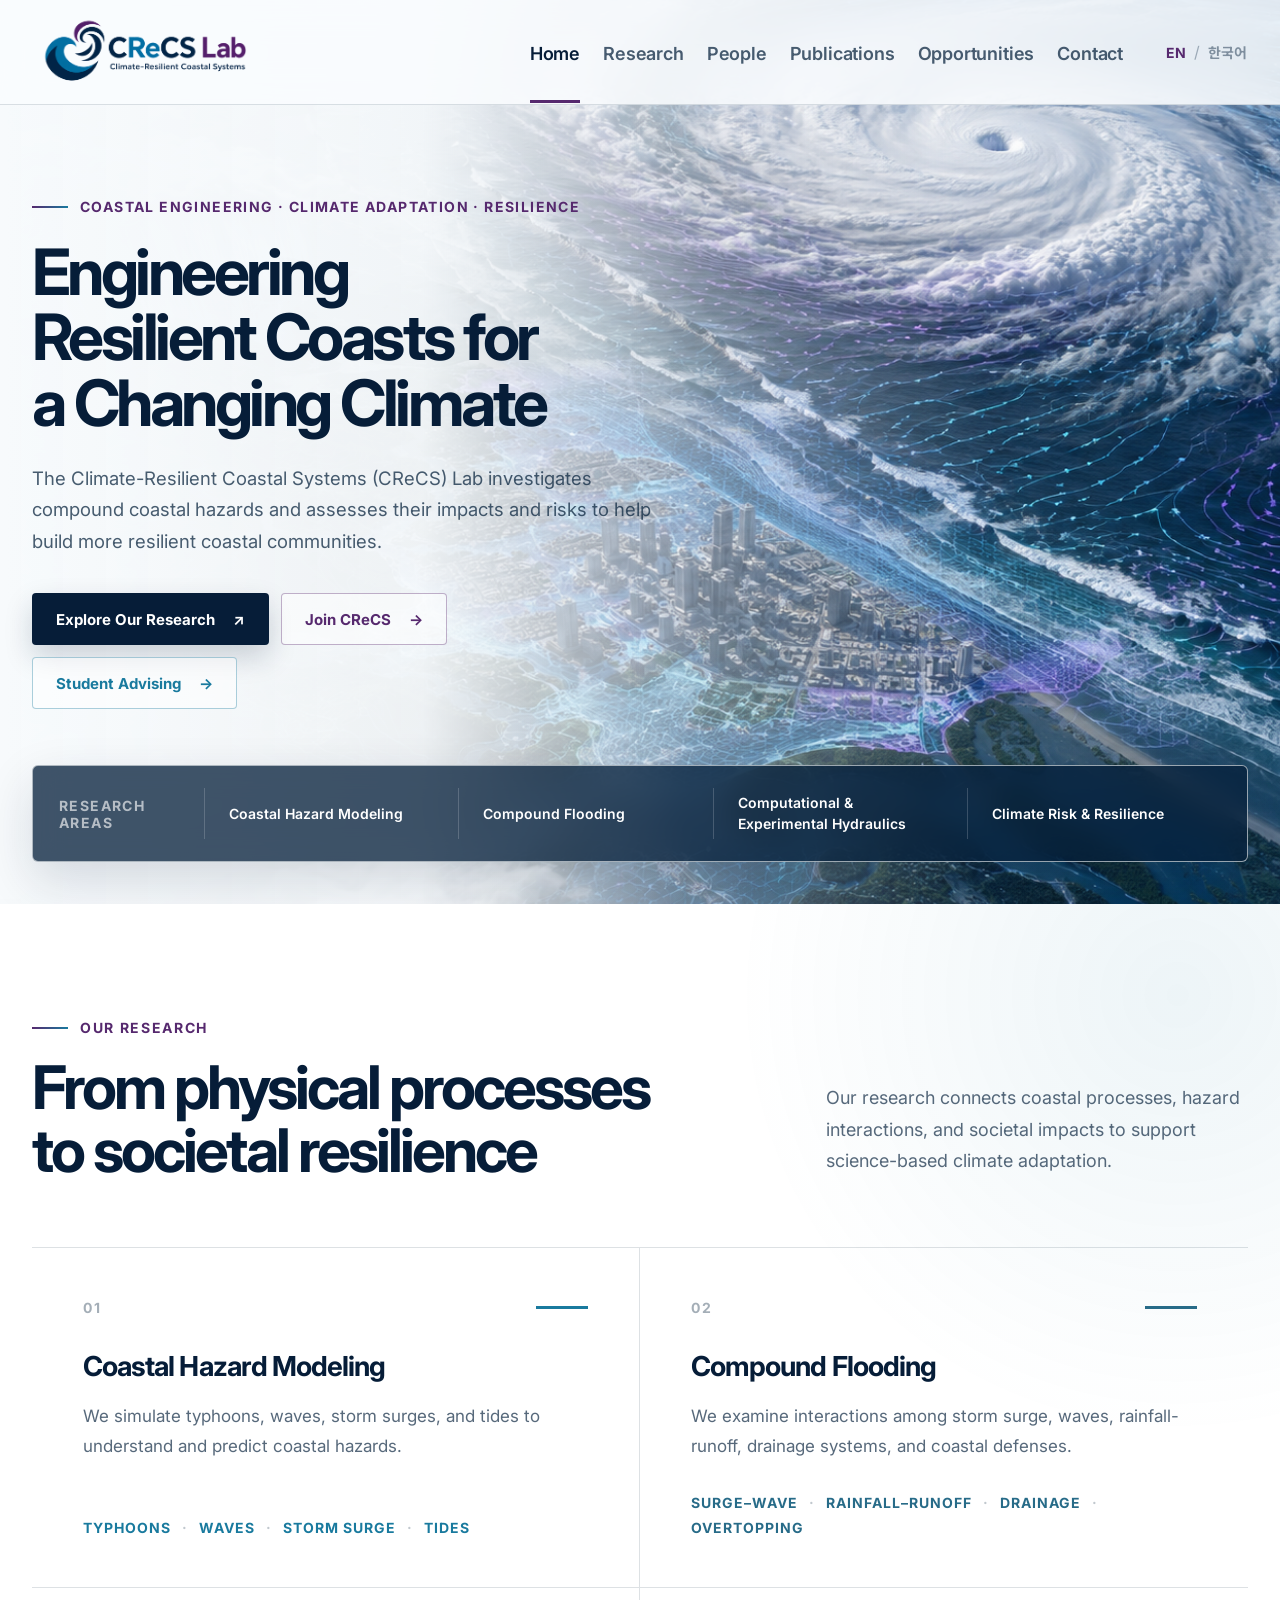
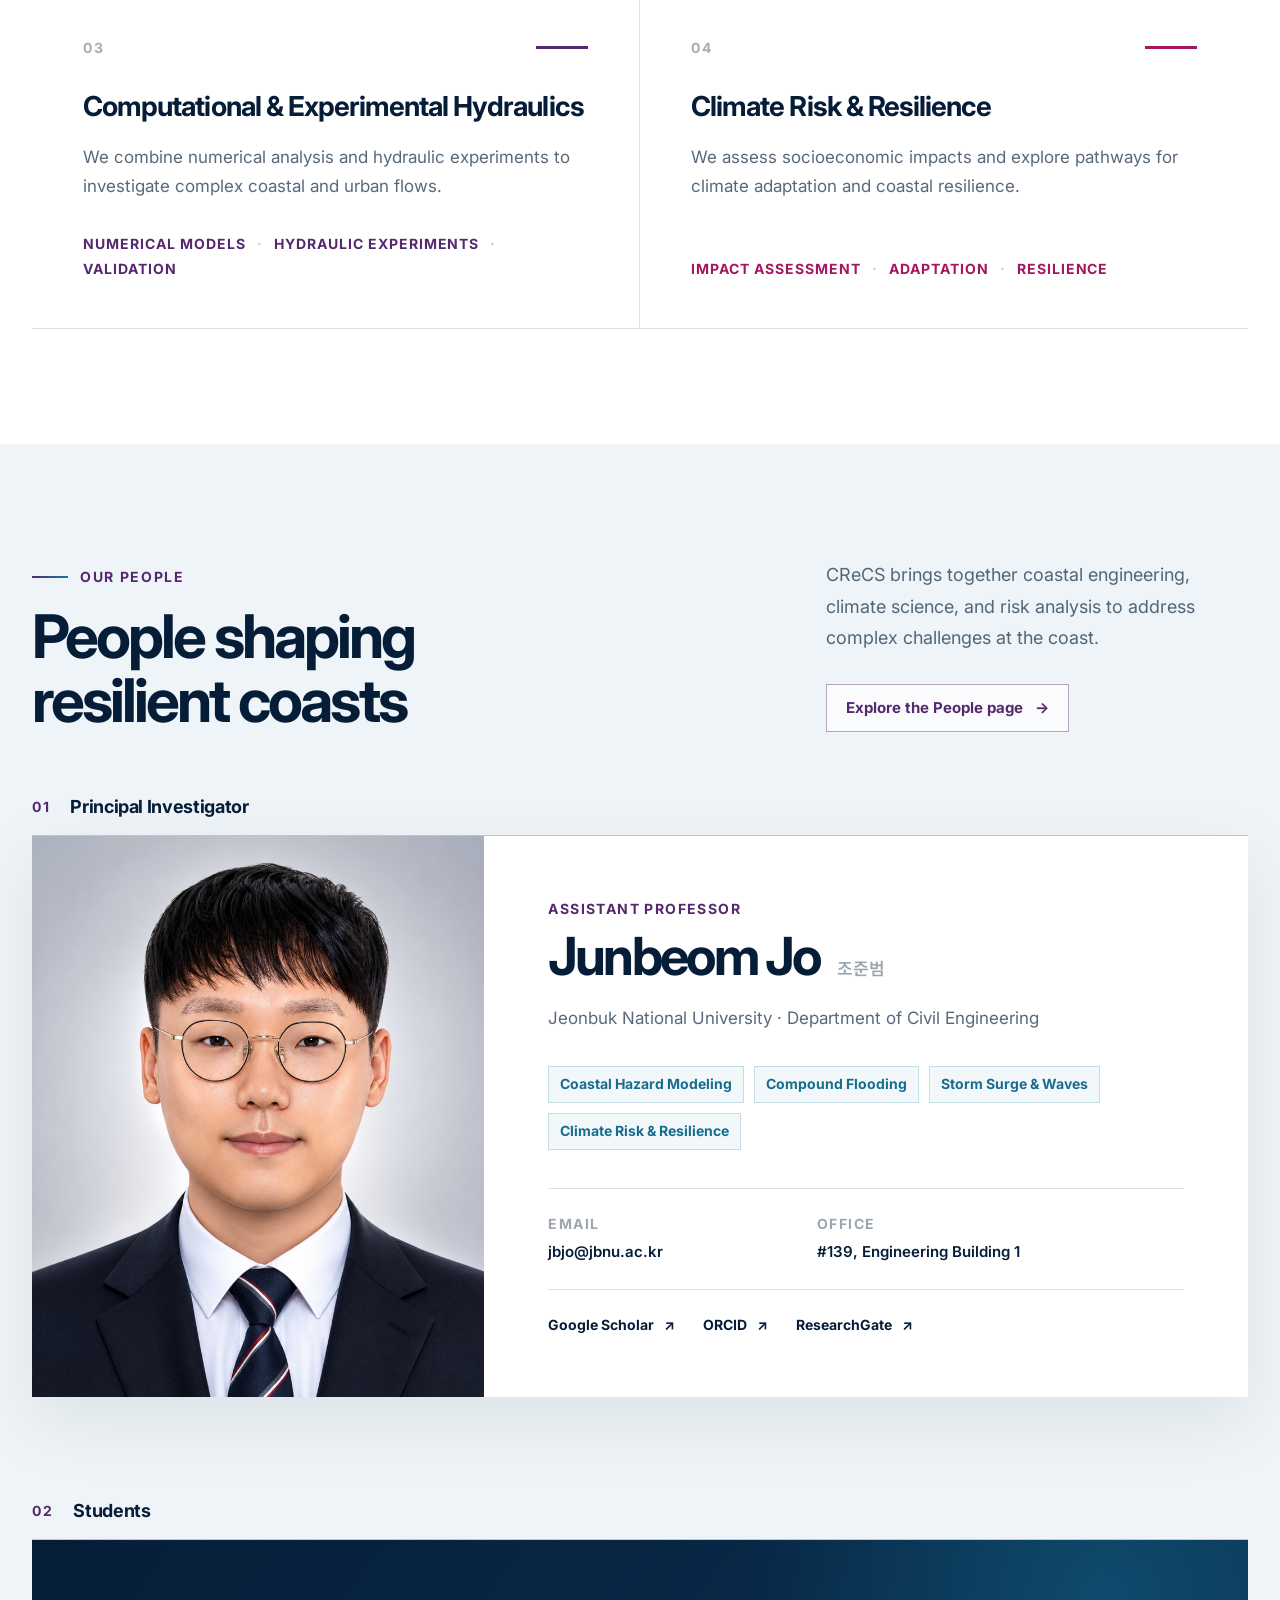
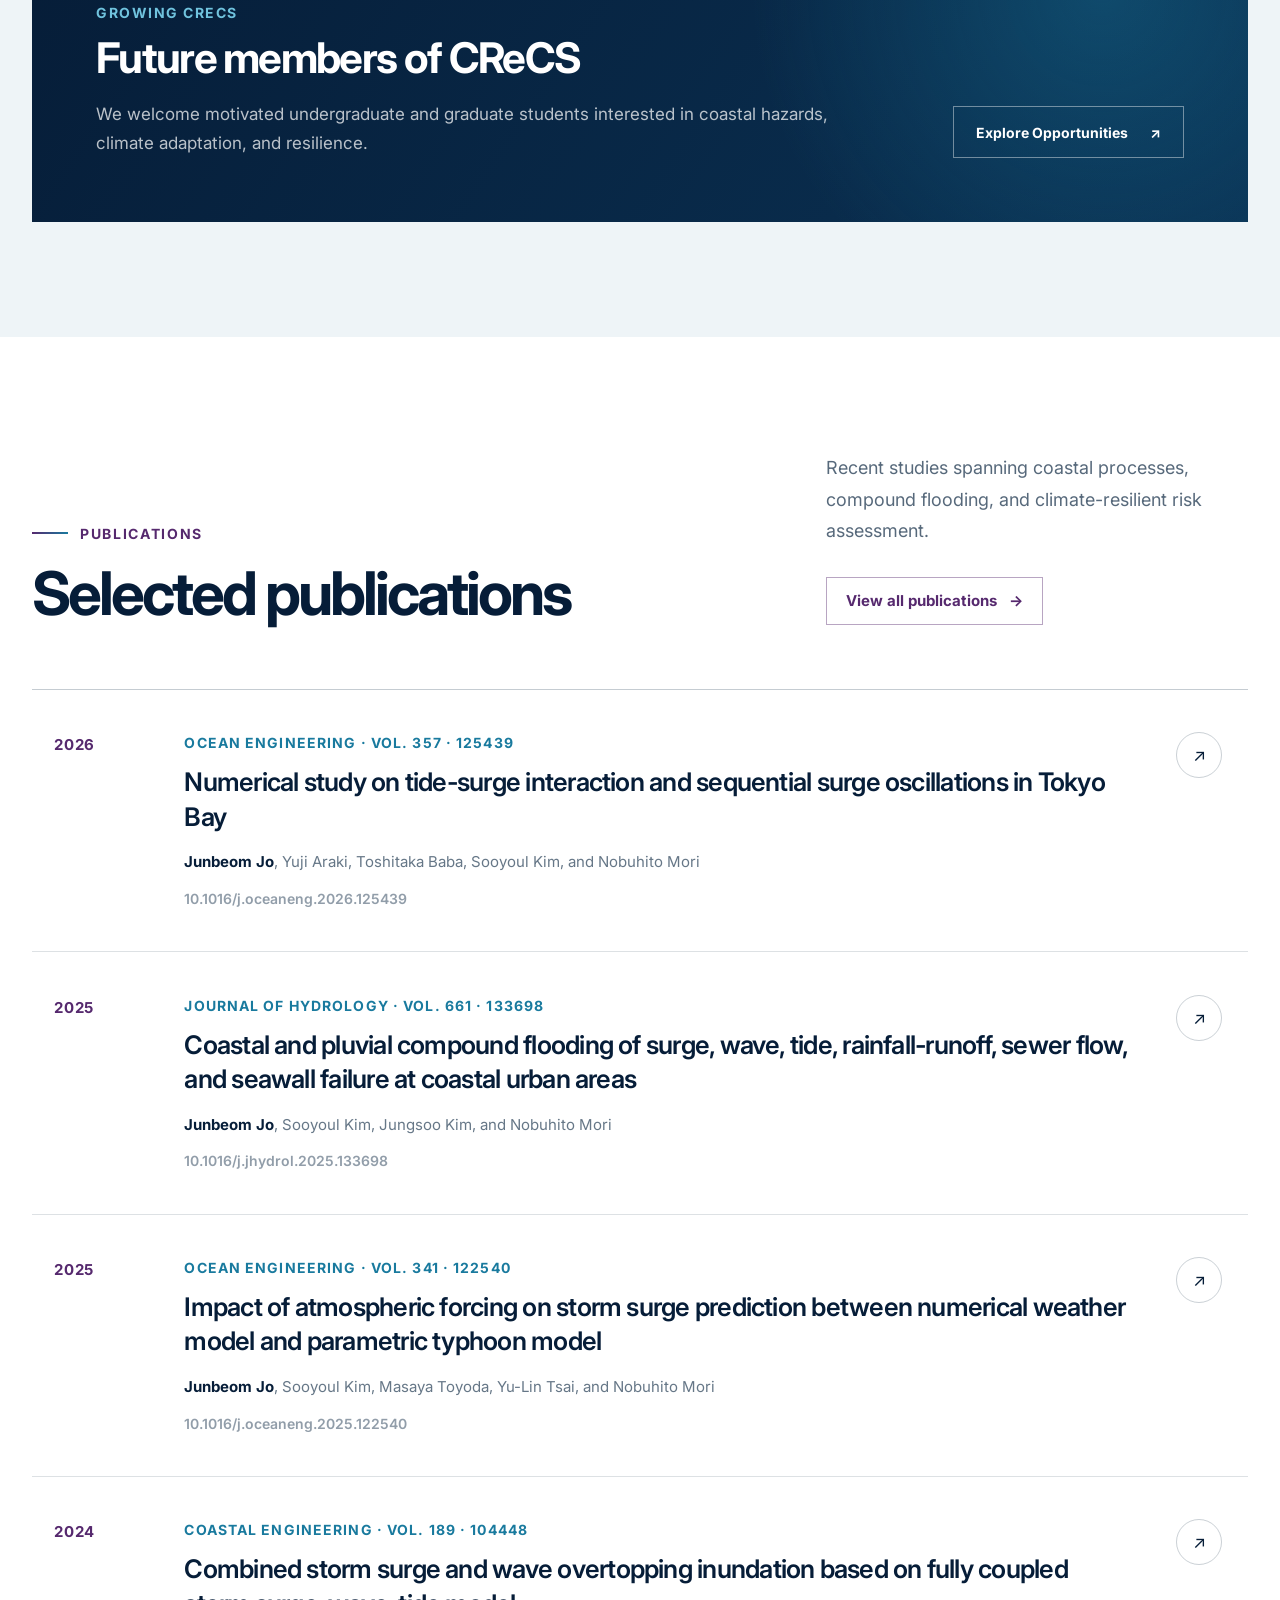
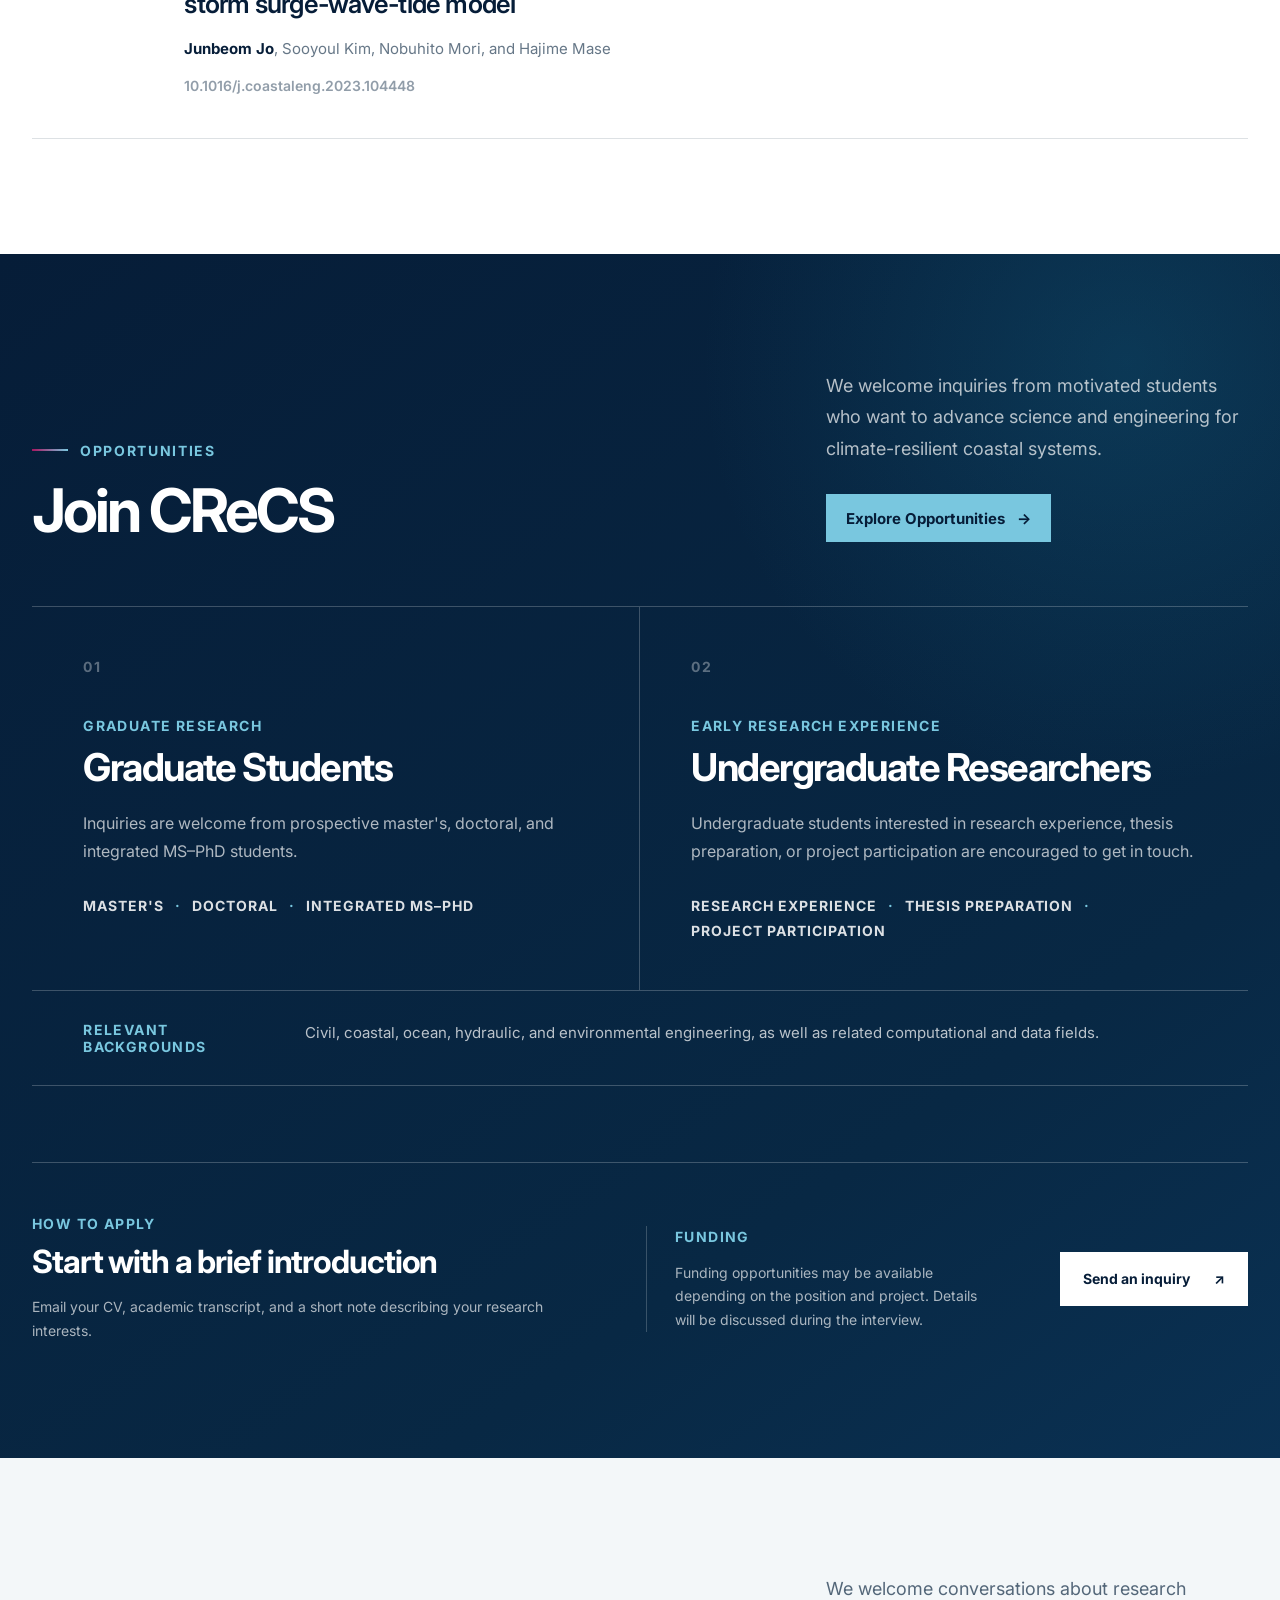
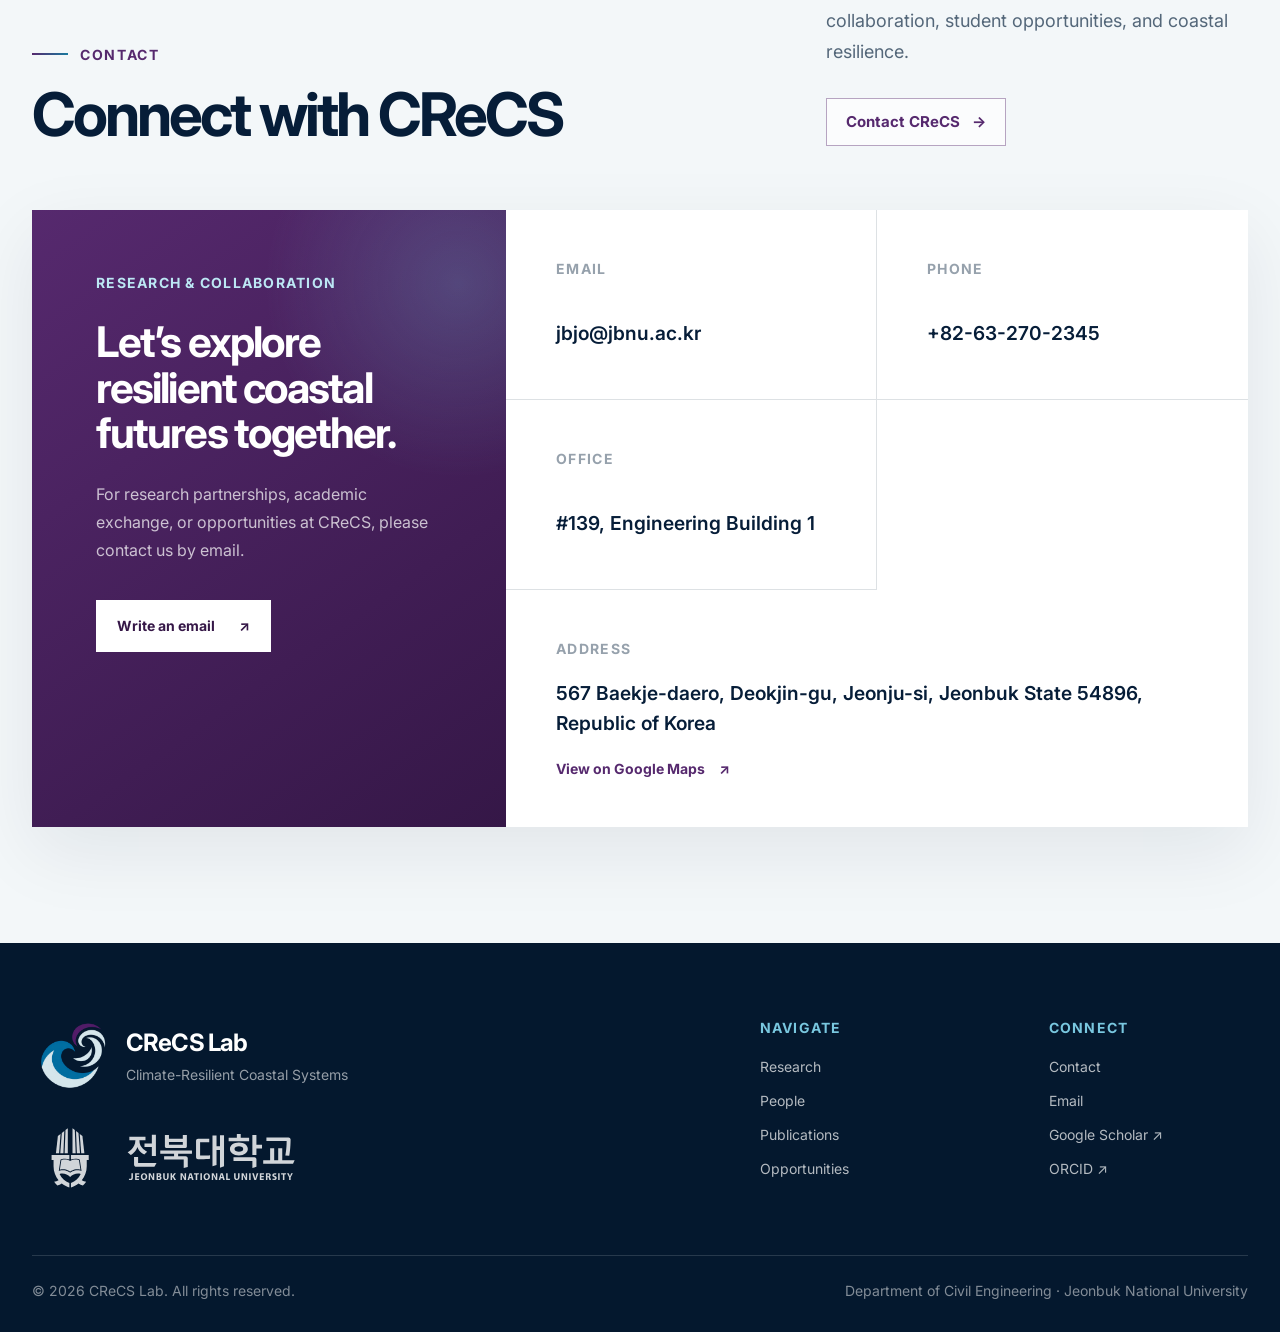
==== commit 82c1db4f: "Add ResearchGate profile links" ====
--- a/index.html
+++ b/index.html
@@ -3,6 +3,14 @@
   <head>
     <meta charset="UTF-8" />
     <meta name="viewport" content="width=device-width, initial-scale=1" />
+    <!-- Google tag (gtag.js) -->
+    <script async src="https://www.googletagmanager.com/gtag/js?id=G-11746WW62N"></script>
+    <script>
+      window.dataLayer = window.dataLayer || [];
+      function gtag(){dataLayer.push(arguments);}
+      gtag('js', new Date());
+      gtag('config', 'G-11746WW62N');
+    </script>
     <meta
       name="description"
       content="CReCS Lab advances science and engineering for climate-resilient coastal systems."
@@ -250,6 +258,9 @@
                   <a href="https://orcid.org/0000-0003-4687-1146" target="_blank" rel="noreferrer">
                     ORCID <span aria-hidden="true">↗</span>
                   </a>
+                  <a href="https://www.researchgate.net/profile/Junbeom-Jo-3" target="_blank" rel="noreferrer">
+                    ResearchGate <span aria-hidden="true">↗</span>
+                  </a>
                 </div>
               </div>
             </article>
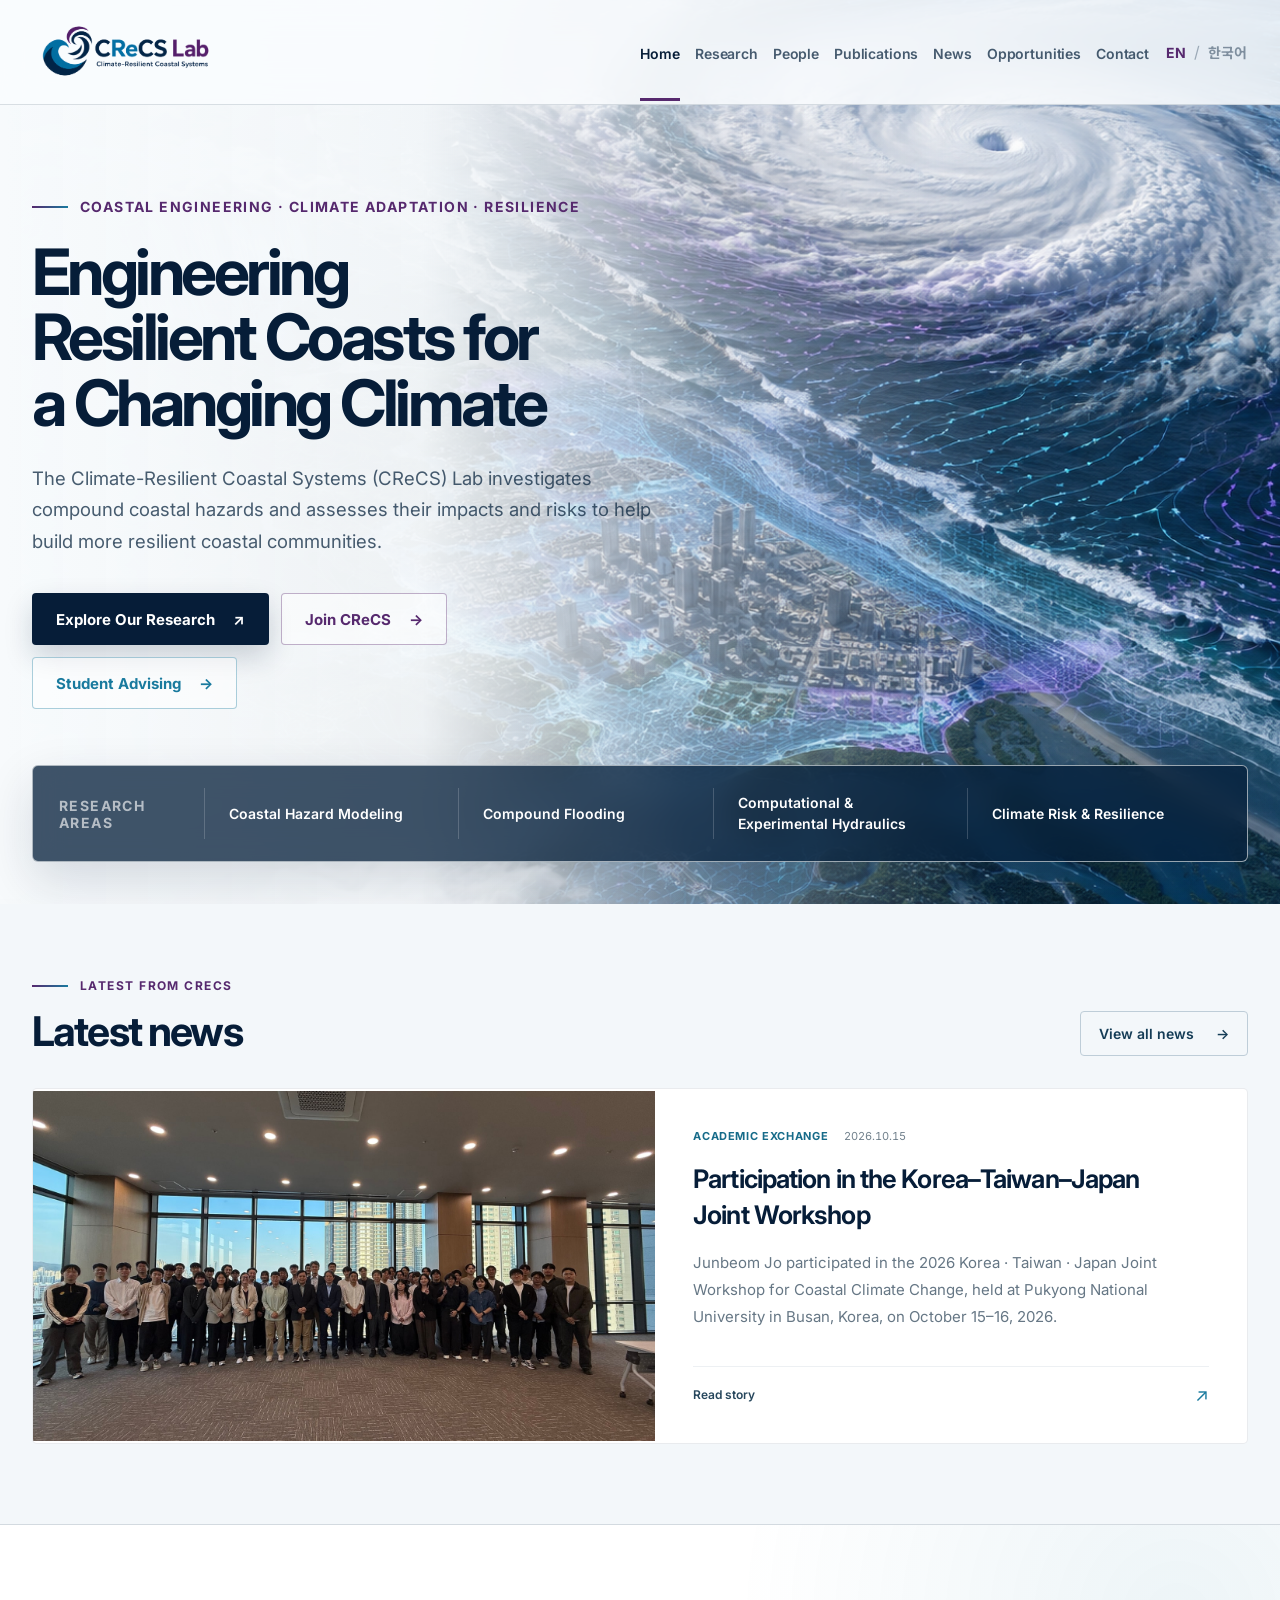
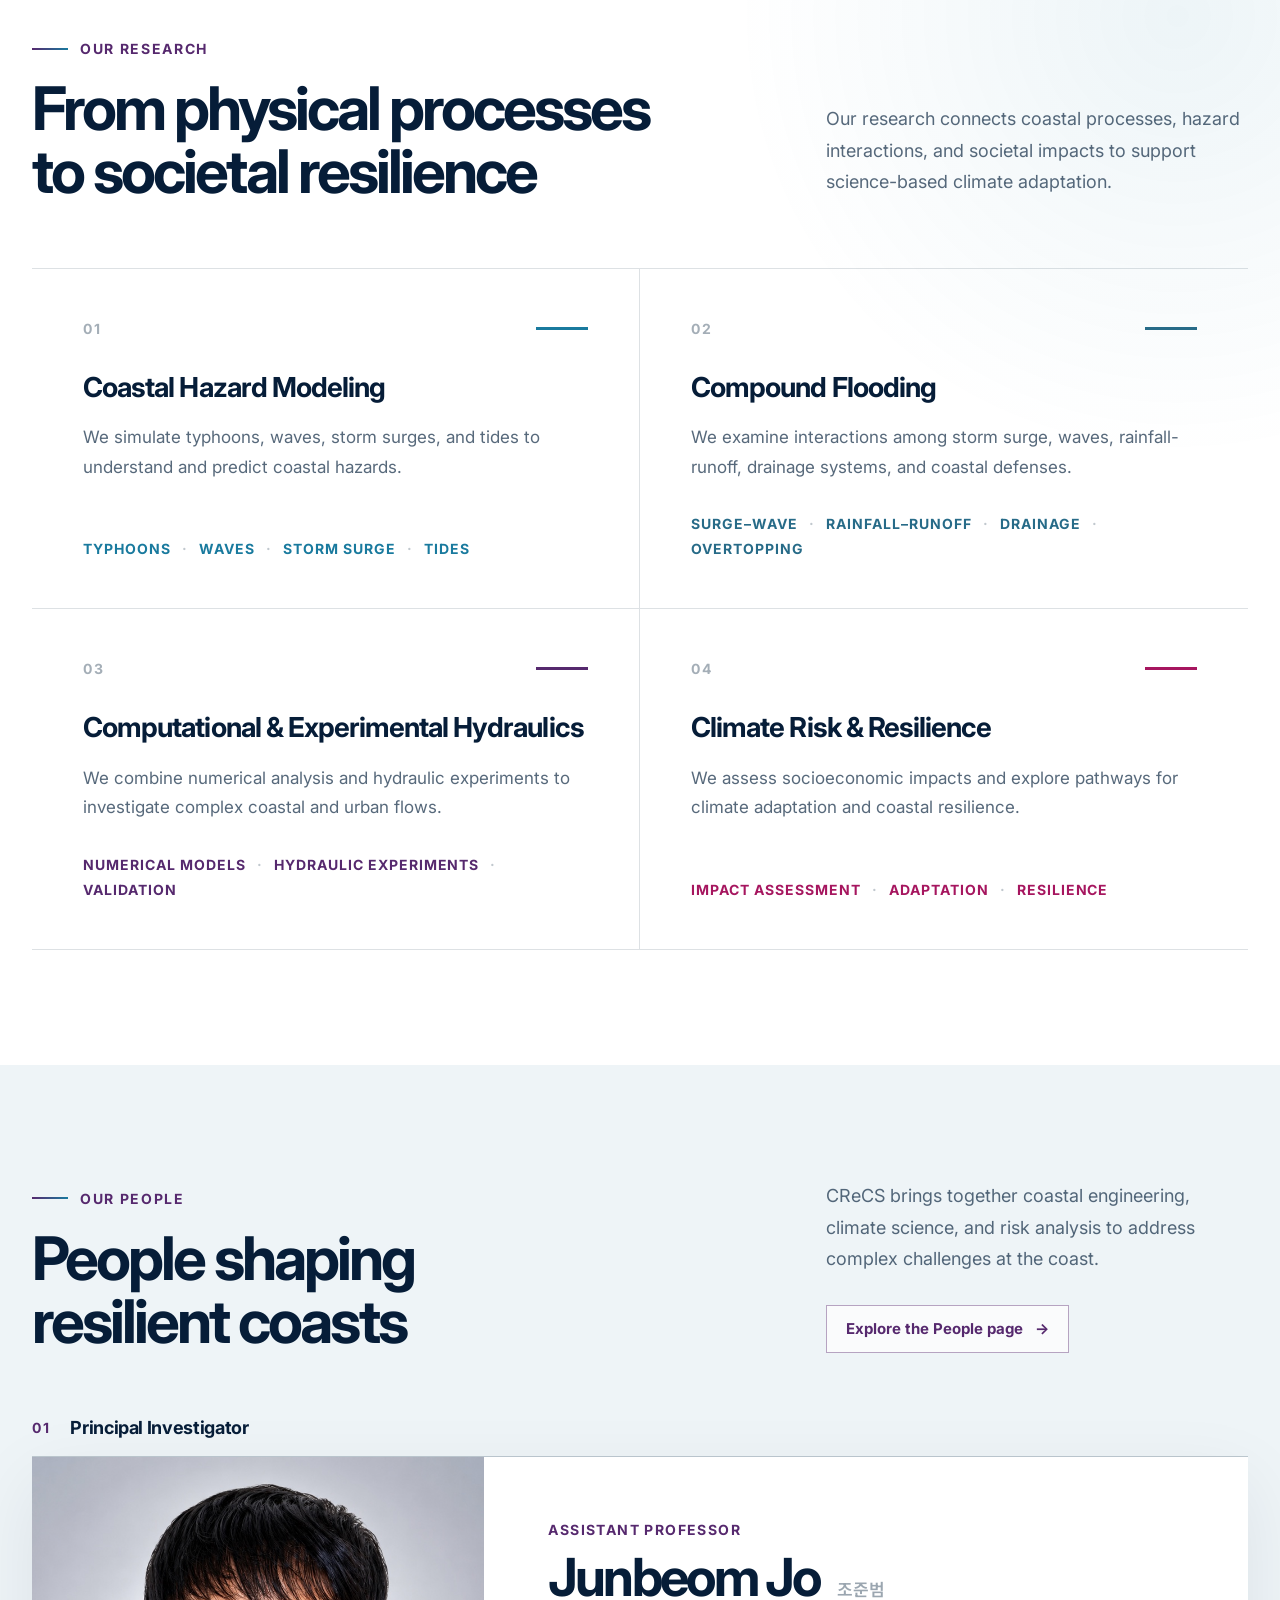
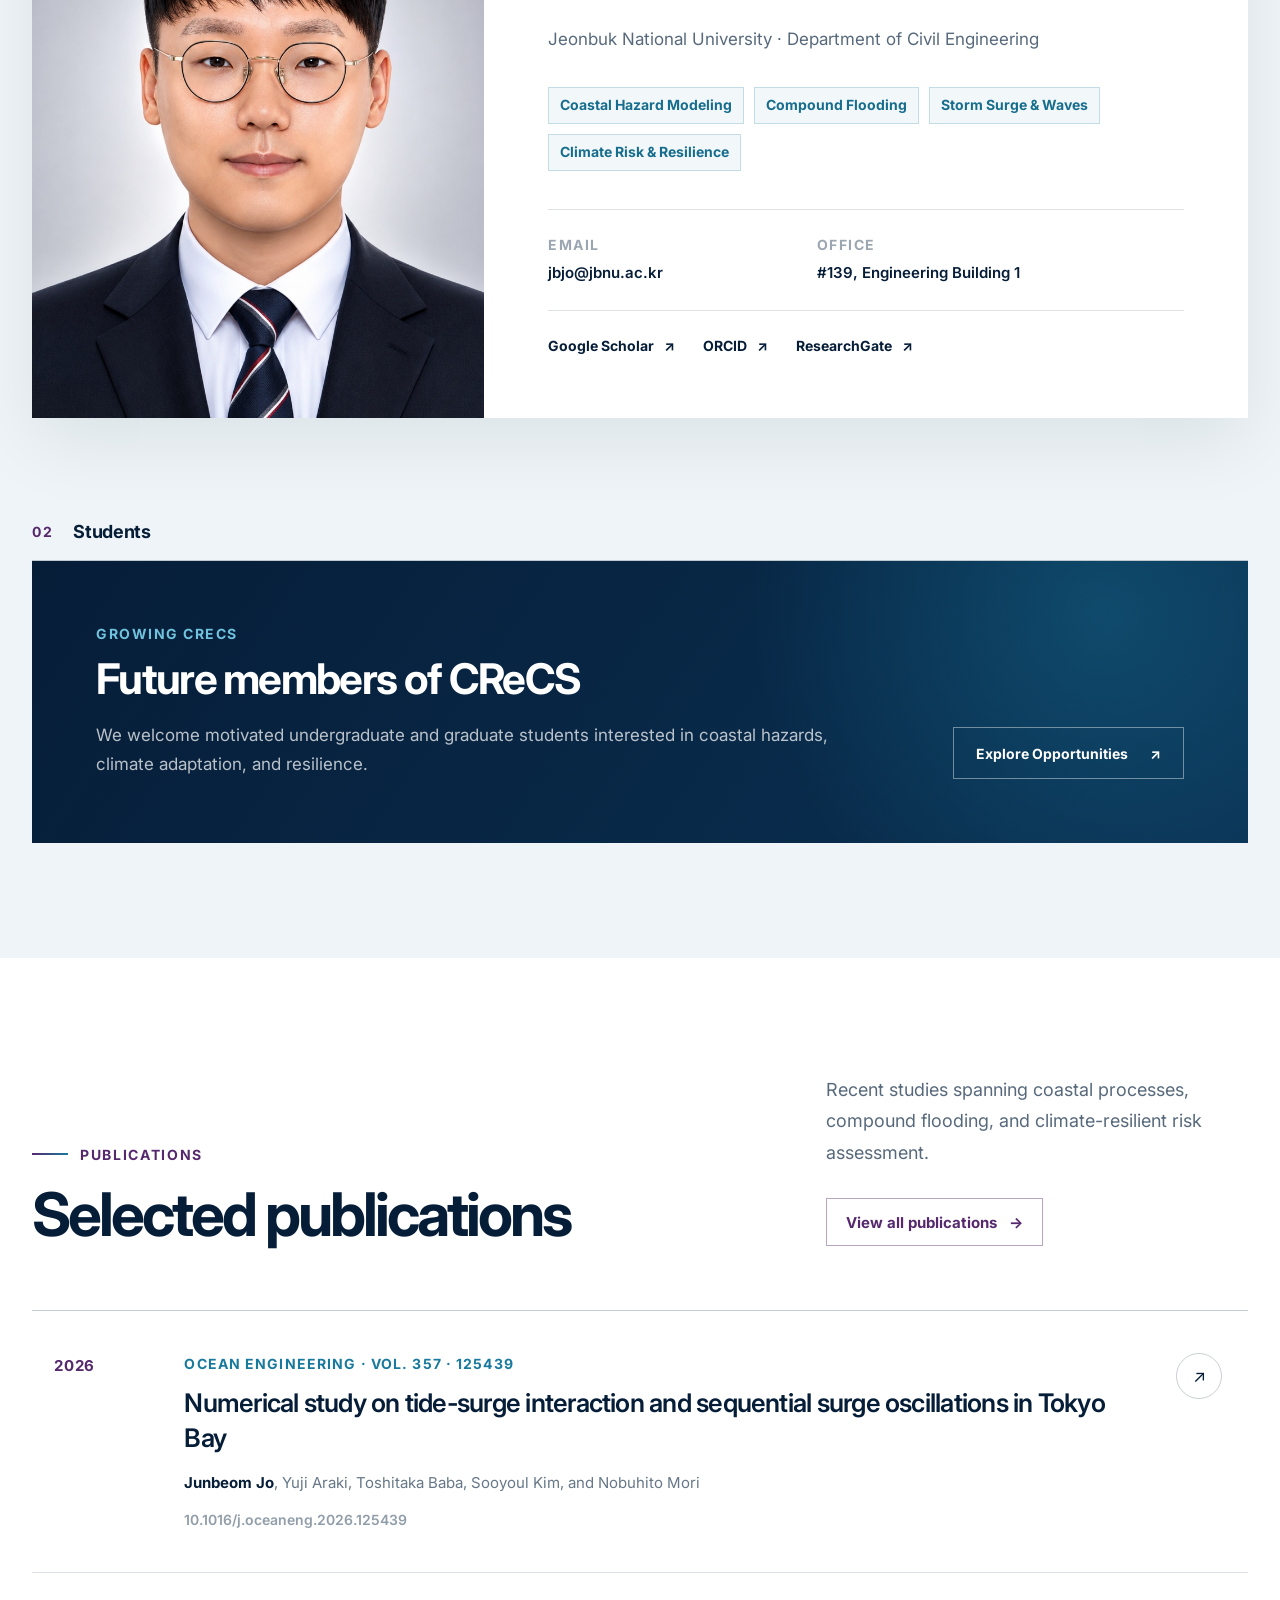
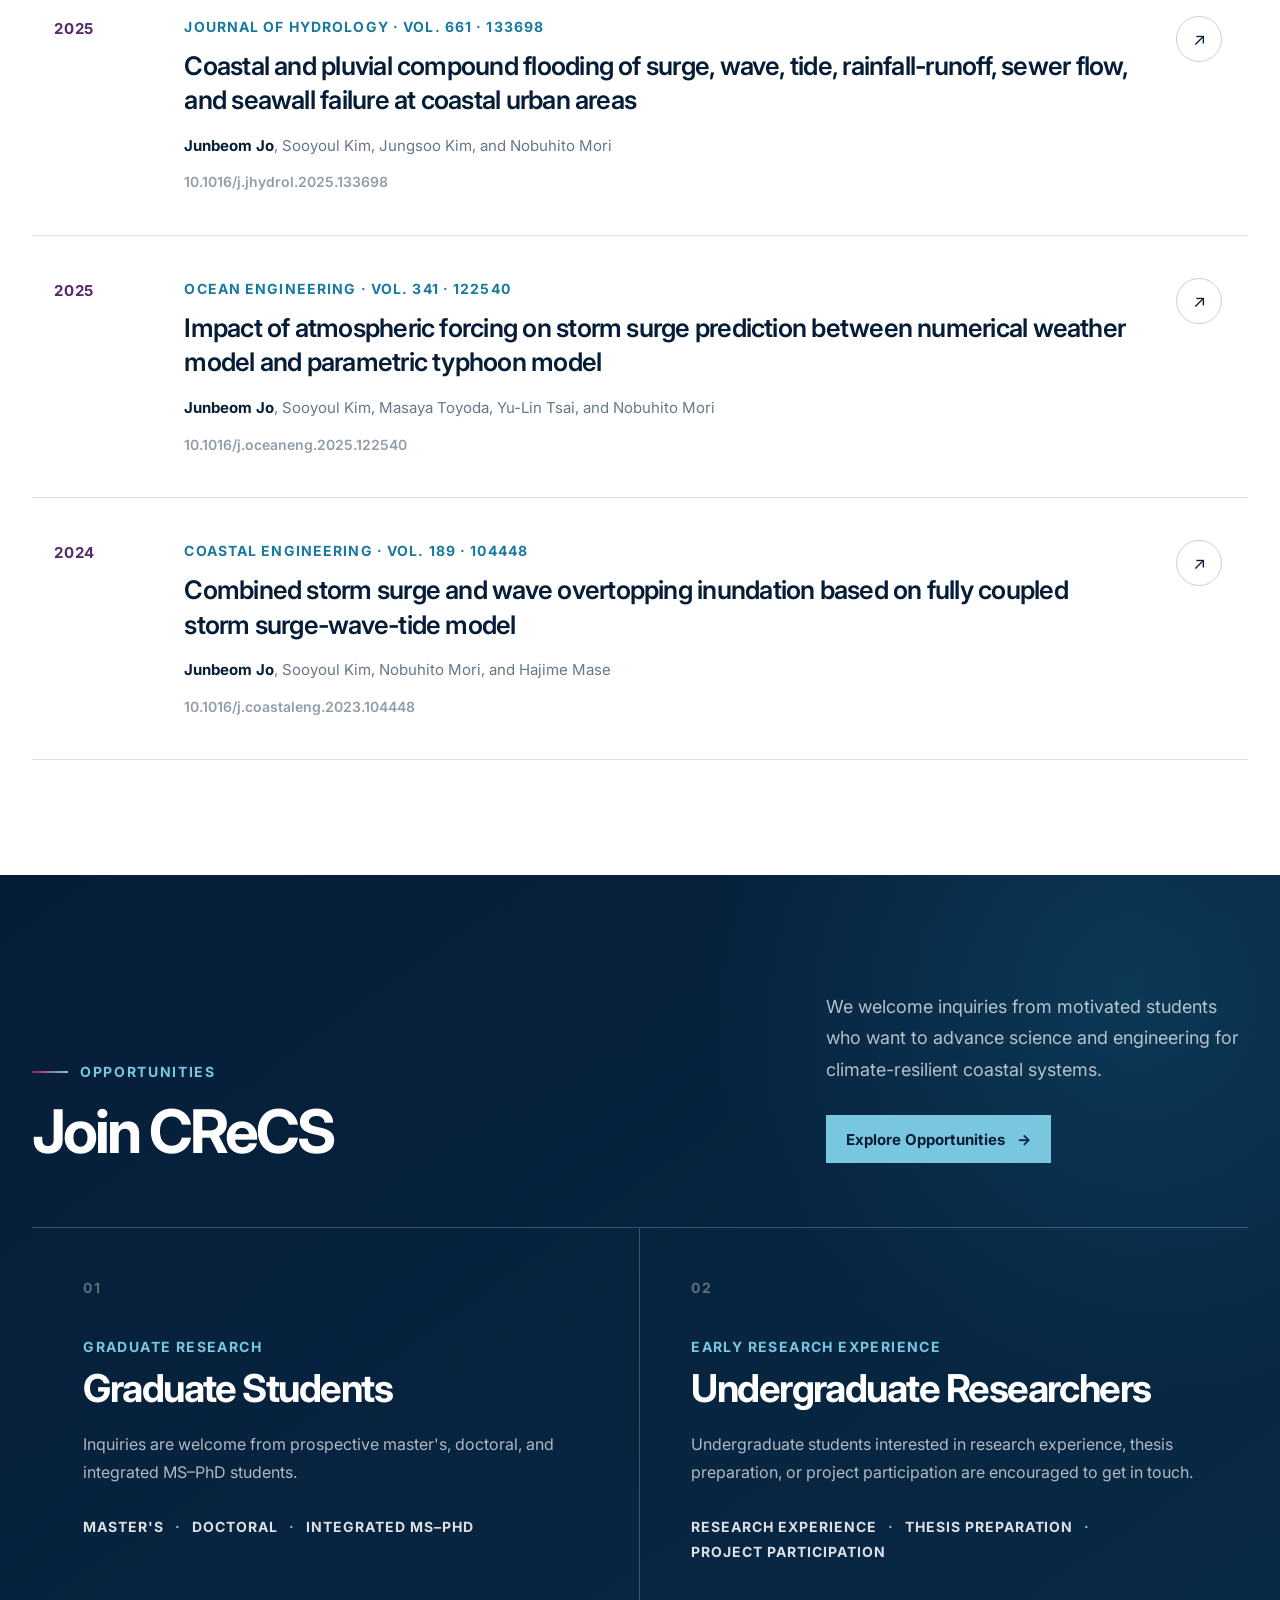
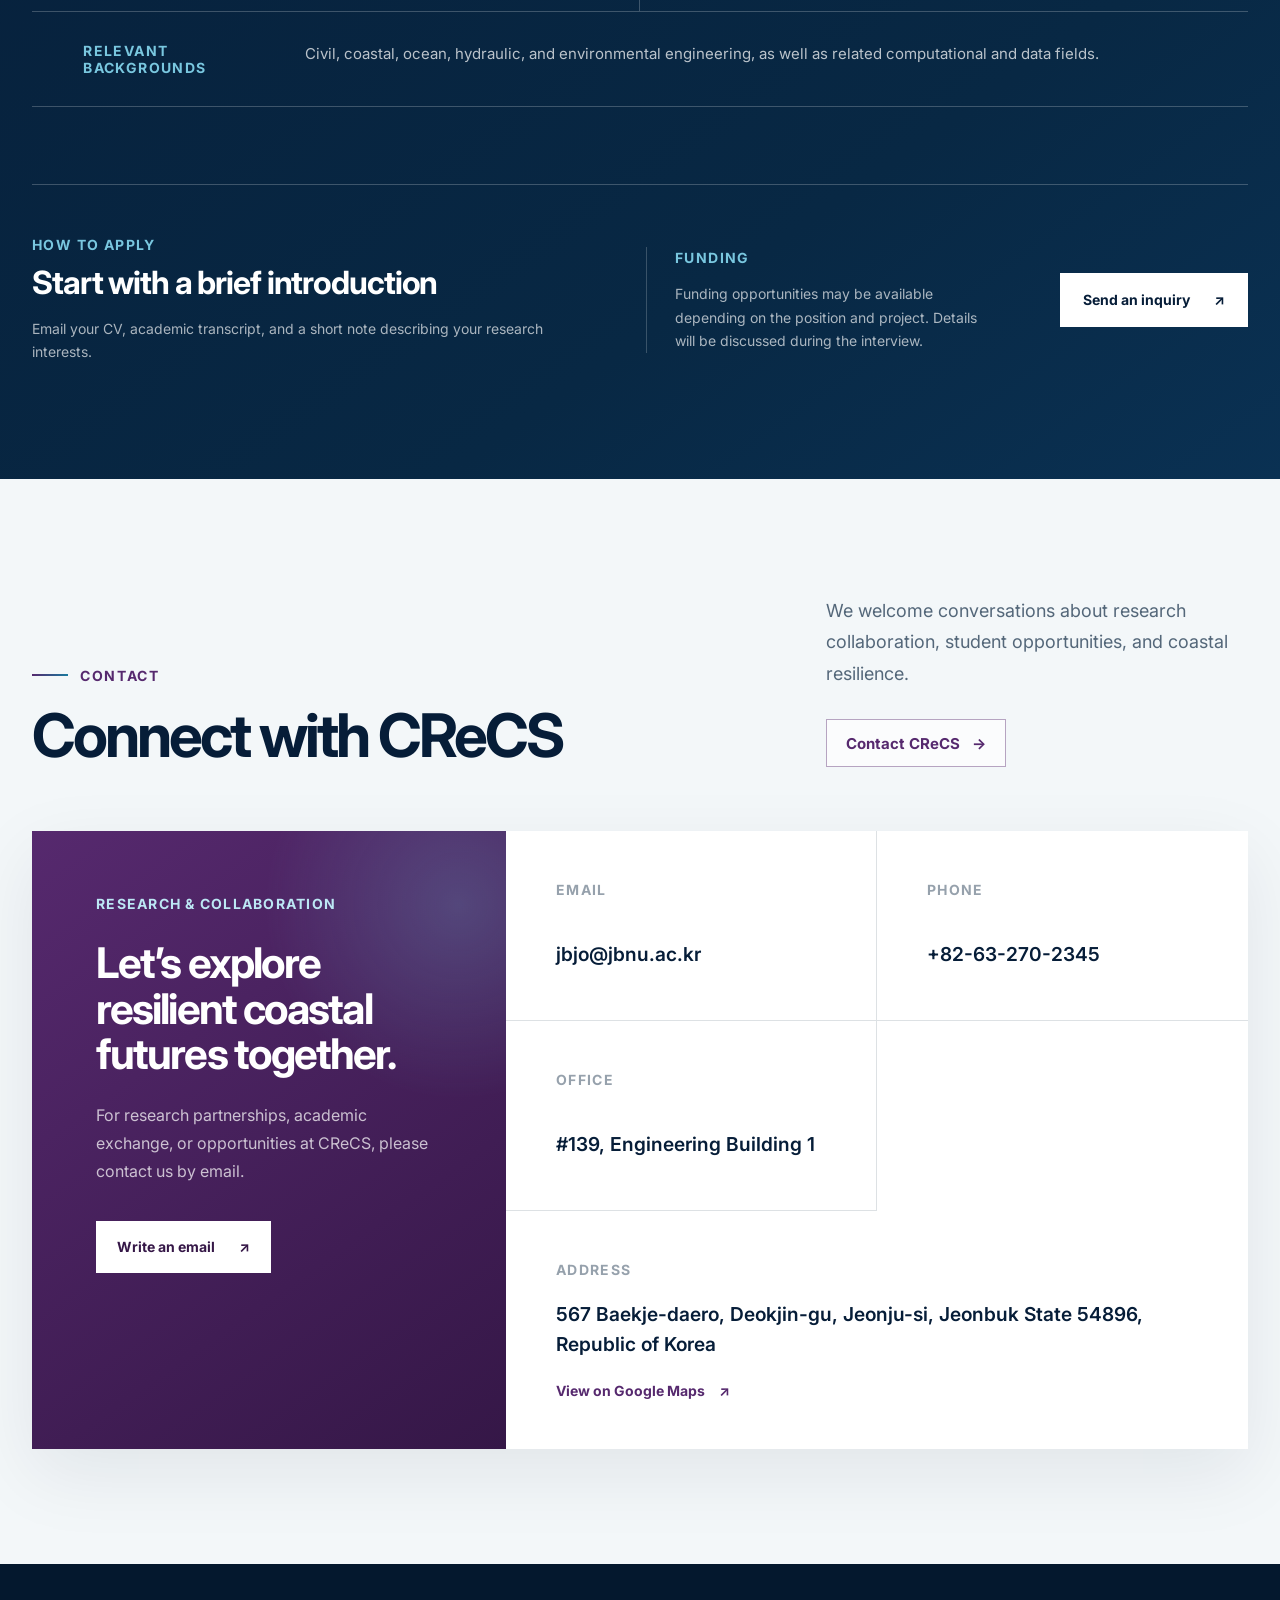
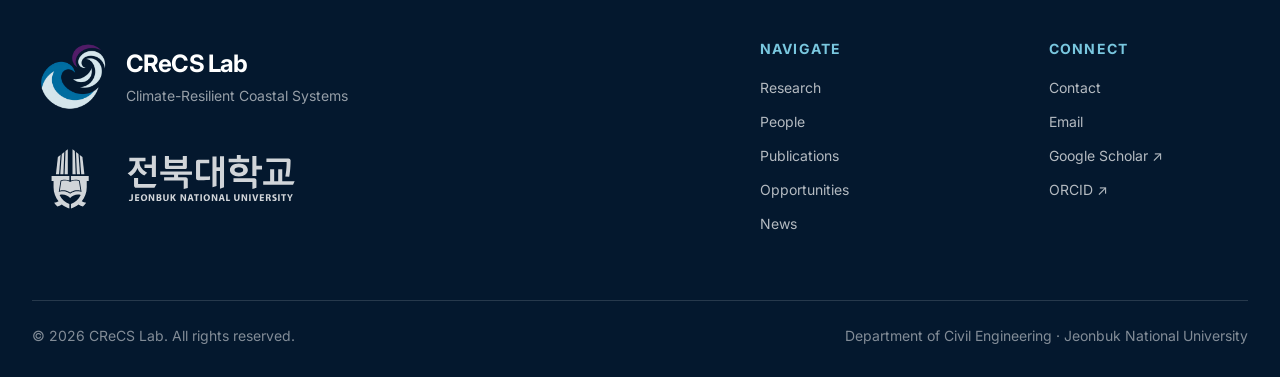
==== commit 065483fe: "Add bilingual news section and joint workshop story" ====
--- a/index.html
+++ b/index.html
@@ -27,6 +27,7 @@
       rel="stylesheet"
     />
     <link rel="stylesheet" href="styles.css?v=15" />
+    <link rel="stylesheet" href="news.css?v=1" />
   </head>
   <body data-page="home">
     <header class="site-header" data-header>
@@ -105,6 +106,19 @@
               <span data-i18n="topic4">Climate Risk &amp; Resilience</span>
             </div>
           </div>
+        </div>
+      </section>
+
+      <section class="news-section" id="news" aria-labelledby="home-news-title">
+        <div class="section-inner">
+          <header class="news-heading">
+            <div>
+              <p class="section-kicker" data-news-i18n="kicker">LATEST FROM CReCS</p>
+              <h2 id="home-news-title" data-news-i18n="heading">Latest news</h2>
+            </div>
+            <a class="news-all-link" href="news.html"><span data-news-i18n="all">View all news</span><span aria-hidden="true">→</span></a>
+          </header>
+          <div class="news-grid" data-news-grid data-news-limit="3"></div>
         </div>
       </section>
 
@@ -589,6 +603,7 @@
       </div>
     </footer>
 
+    <script src="news.js?v=1"></script>
     <script src="script.js?v=6"></script>
   </body>
 </html>
--- a/news.css
+++ b/news.css
@@ -0,0 +1,91 @@
+/* News layout and navigation spacing shared across CReCS pages. */
+.header-inner { gap: 26px; }
+.desktop-nav { gap: clamp(14px, 1.6vw, 27px); }
+.desktop-nav a { font-size: 16px; white-space: nowrap; }
+.news-section { padding: 74px 0 80px; background: #f3f7fa; border-bottom: 1px solid var(--line); scroll-margin-top: var(--header-height); }
+.news-heading { display: flex; justify-content: space-between; align-items: end; gap: 28px; margin-bottom: 32px; }
+.news-heading .section-kicker { margin-bottom: 14px; font-size: 12px; }
+.news-heading h2 { margin: 0; color: var(--ink-deep); font-size: clamp(32px, 3.2vw, 46px); line-height: 1.2; font-weight: 700; letter-spacing: -.045em; }
+.news-all-link { display: inline-flex; align-items: center; gap: 22px; border: 1px solid #becdd8; padding: 13px 18px; color: #143c56; border-radius: 4px; font-size: 14px; font-weight: 600; white-space: nowrap; transition: border-color .2s, background .2s; }
+.news-all-link:hover, .news-all-link:focus-visible { background: #fff; border-color: var(--coastal); }
+.news-grid { display: grid; grid-template-columns: repeat(3,minmax(0,1fr)); gap: 26px; }
+.news-grid[data-count="1"] { grid-template-columns: 1fr; }
+.news-grid[data-count="1"] .news-card-link { display: grid; grid-template-columns: minmax(0,1.05fr) minmax(0,1fr); align-items: center; }
+.news-grid[data-count="1"] .news-card-media { width: 100%; }
+.news-grid[data-count="1"] .news-card-content { align-self: stretch; justify-content: center; padding: clamp(26px,3vw,44px); }
+.news-grid[data-count="1"] .news-card-content h3 { font-size: clamp(22px,2vw,29px); line-height: 1.4; margin: 17px 0 16px; }
+.news-grid[data-count="1"] .news-card-content > p { font-size: 15px; margin-bottom: 24px; }
+.news-grid[data-count="1"] .news-read { margin-top: 12px; }
+.news-card { min-width: 0; background: white; border: 1px solid rgba(16,42,67,.09); border-radius: 5px; overflow: hidden; transition: transform .2s, box-shadow .2s; }
+.news-card:hover { transform: translateY(-4px); box-shadow: 0 16px 34px rgba(16,42,67,.07); }
+.news-card-link { display: flex; height: 100%; flex-direction: column; }
+.news-card-link:focus-visible { outline: 3px solid var(--coastal); outline-offset: -4px; }
+.news-card-media { position: relative; overflow: hidden; aspect-ratio: 16/9; background: #e5ecf1; }
+.news-card-media img { display: block; width: 100%; height: 100%; object-fit: cover; transition: transform .4s; }
+.news-card:hover img { transform: scale(1.035); }
+.news-card-content { display: flex; flex: 1; flex-direction: column; padding: 23px 24px 22px; }
+.news-card-meta { display: flex; align-items: center; gap: 16px; font-size: 11px; line-height: 1.5; }
+.news-category { color: #166b89; font-weight: 700; letter-spacing: .06em; }
+.news-card-meta time { color: #71808c; font-variant-numeric: tabular-nums; }
+.news-card-content h3 { margin: 13px 0 11px; color: var(--ink-deep); font-size: clamp(18px,1.6vw,22px); font-weight: 650; line-height: 1.5; letter-spacing: -.035em; text-wrap: pretty; }
+.news-card-content > p { margin: 0 0 23px; color: #667785; font-size: 14px; line-height: 1.8; }
+.news-read { display: flex; justify-content: space-between; align-items: center; gap: 12px; margin-top: auto; padding-top: 17px; border-top: 1px solid #edf0f3; color: #26465c; font-size: 12px; font-weight: 600; }
+.news-read > span { font-size: 18px; font-weight: 400; color: #197a9e; }
+.news-archive-main { padding: calc(var(--header-height) + 66px) 0 88px; min-height: 75vh; }
+.news-archive-header { max-width: 760px; margin: 0 0 48px; }
+.news-archive-header h1 { font-size: clamp(40px,4vw,60px); line-height: 1.15; }
+.news-archive-intro { margin-top: 22px; color: #6b7d8b; font-size: 17px; line-height: 1.8; }
+.news-archive-topline { display: flex; align-items: center; justify-content: space-between; gap: 24px; padding: 20px 0; border-top: 1px solid var(--line); margin-bottom: 10px; }
+.news-archive-count { display: inline-flex; align-items: center; gap: 10px; font-size: 14px; font-weight: 600; }
+.news-archive-count b { color: #197a9e; font-weight: 600; }
+.news-story-page { padding: calc(var(--header-height) + 45px) 0 88px; }
+.news-story-inner { max-width: 1120px; }
+.news-back-link { display: inline-flex; gap: 12px; align-items: center; font-size: 13px; color: #587080; }
+.news-back-link:hover { color: var(--coastal); }
+.news-story-header { max-width: 870px; margin: 42px 0 36px; }
+.news-story-header h1 { font-size: clamp(32px,4vw,52px); max-width: none; line-height: 1.35; margin-top: 20px; letter-spacing: -.045em; }
+.news-story-lead { color: #647886; font-size: 18px; line-height: 1.8; margin: 24px 0 0; white-space: pre-line; }
+.news-story-figure { margin: 0; }
+.news-story-figure img { width: 100%; height: auto; object-fit: contain; border-radius: 5px; display: block; }
+.news-story-figure figcaption { color: #86929b; font-size: 11px; margin-top: 12px; text-align: right; }
+.news-story-body { max-width: 780px; margin: 40px auto 65px; font-size: 17px; line-height: 1.95; color: #3f596b; }
+.news-more-heading { padding-top: 32px; border-top: 1px solid var(--line); margin: 0 0 25px; }
+.news-more-heading h2 { font-size: 24px; margin: 0; letter-spacing: -.03em; }
+.news-story-figure + .news-more-heading { margin-top: 48px; }
+.news-grid-related { grid-template-columns: repeat(2,minmax(0,1fr)); }
+[hidden] { display: none !important; }
+html[lang="ko"] .news-section, html[lang="ko"] .news-archive-main, html[lang="ko"] .news-story-page { word-break: keep-all; overflow-wrap: break-word; }
+@media (min-width: 1121px) and (max-width: 1280px) {
+  .header-inner { gap: 16px; }
+  .brand img { width: 185px; }
+  .desktop-nav { gap: 15px; }
+  .desktop-nav a { font-size: 14px; }
+  .header-actions { gap: 8px; }
+}
+@media (max-width: 1120px) {
+  .news-grid { gap: 18px; }
+  .news-card-content { padding: 20px 18px; }
+  .news-card-content h3 { font-size: 19px; }
+}
+@media (max-width: 760px) {
+  .news-grid[data-count="1"] .news-card-link { grid-template-columns: 1fr; }
+  .news-grid[data-count="1"] .news-card-content { padding: 24px; }
+  .news-grid[data-count="1"] .news-card-content h3 { font-size: 23px; }
+  .news-section { padding: 48px 0 44px; }
+  .news-heading { align-items: end; gap: 12px; margin-bottom: 24px; }
+  .news-heading h2 { font-size: 29px; }
+  .news-heading .section-kicker { font-size: 10px; letter-spacing: .07em; }
+  .news-heading .section-kicker::before { width: 20px; }
+  .news-all-link { padding: 10px 12px; gap: 10px; font-size: 12px; }
+  .news-grid, .news-grid-related { grid-template-columns: 1fr; gap: 24px; }
+  .news-card-content { padding: 22px; }
+  .news-card-content h3 { font-size: 21px; }
+  .news-card-content > p { font-size: 14px; }
+  .news-archive-main { padding-top: calc(var(--header-height) + 42px); }
+  .news-archive-header { margin-bottom: 32px; }
+  .news-archive-topline { align-items: start; flex-direction: column; gap: 8px; }
+  .news-story-header { margin-top: 30px; }
+  .news-story-header h1 { font-size: 32px; }
+  .news-story-lead { font-size: 16px; }
+  .news-story-body { font-size: 16px; margin-top: 28px; }
+}
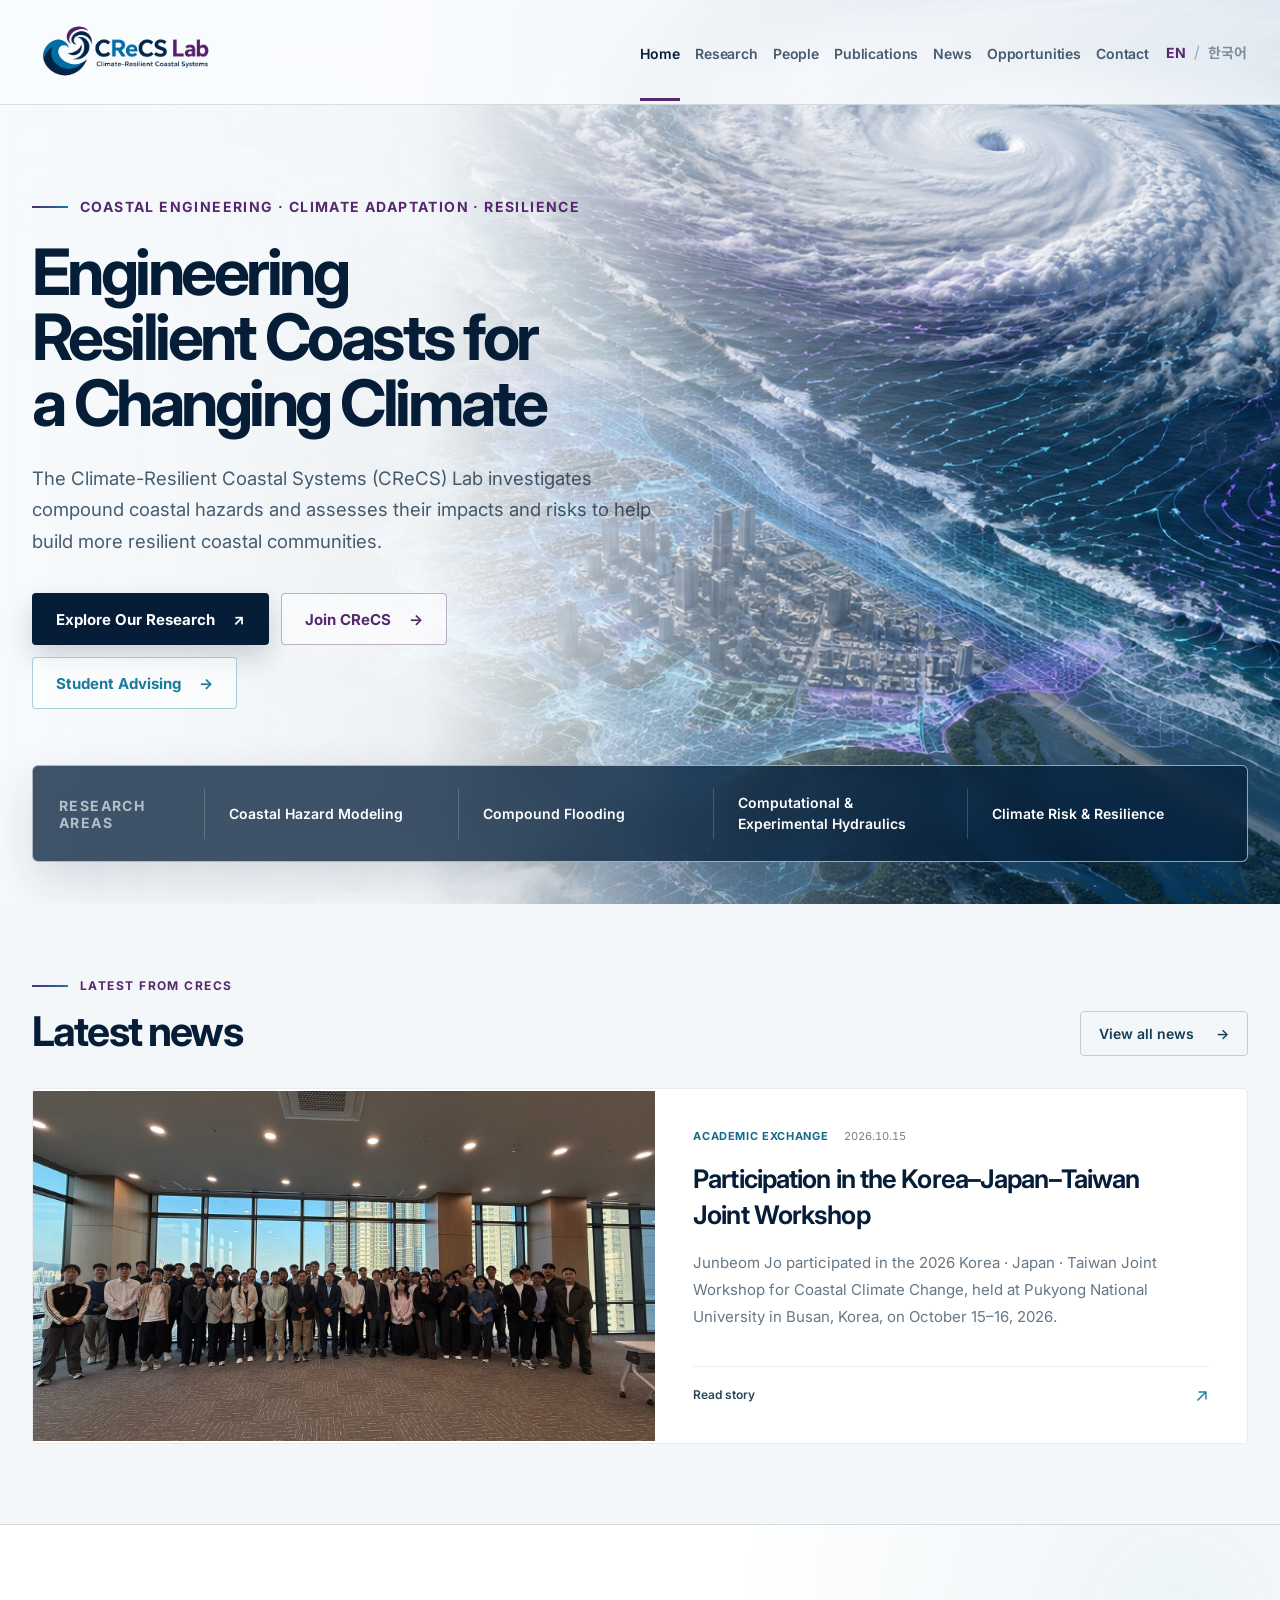
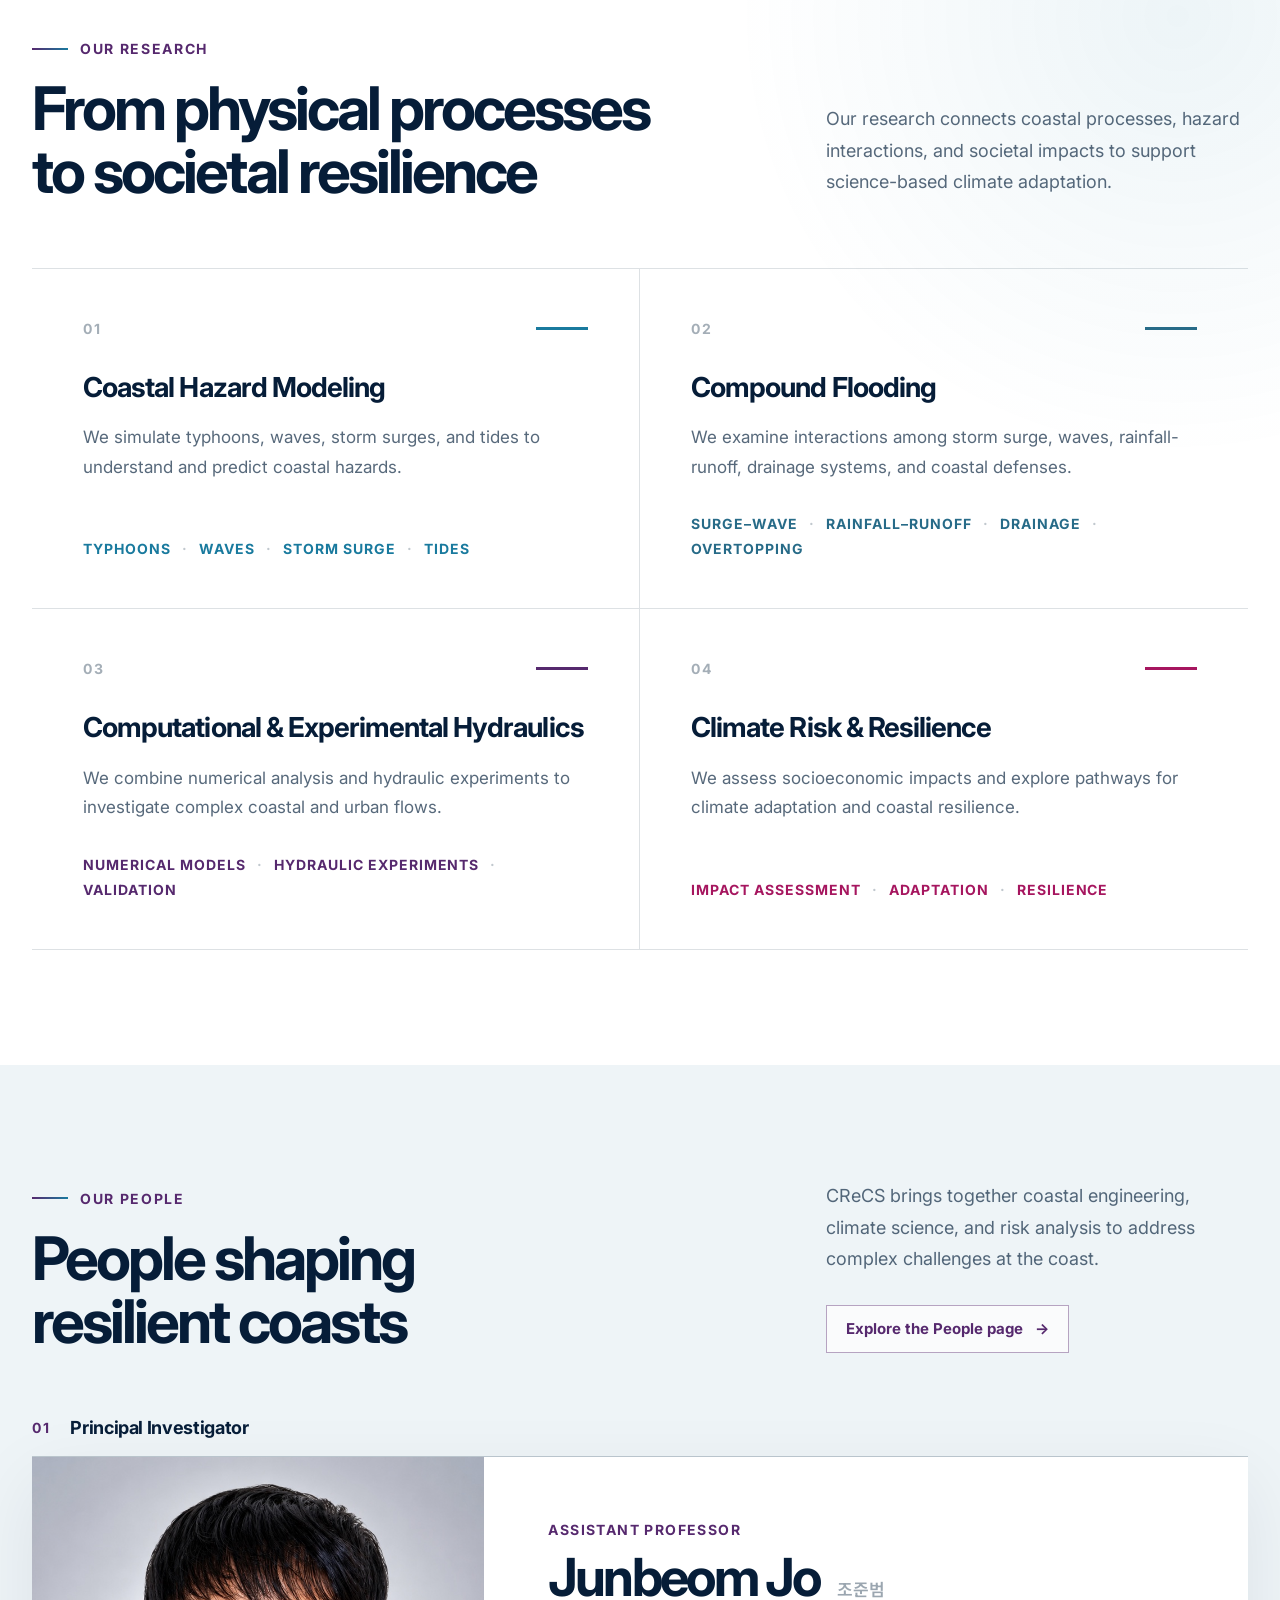
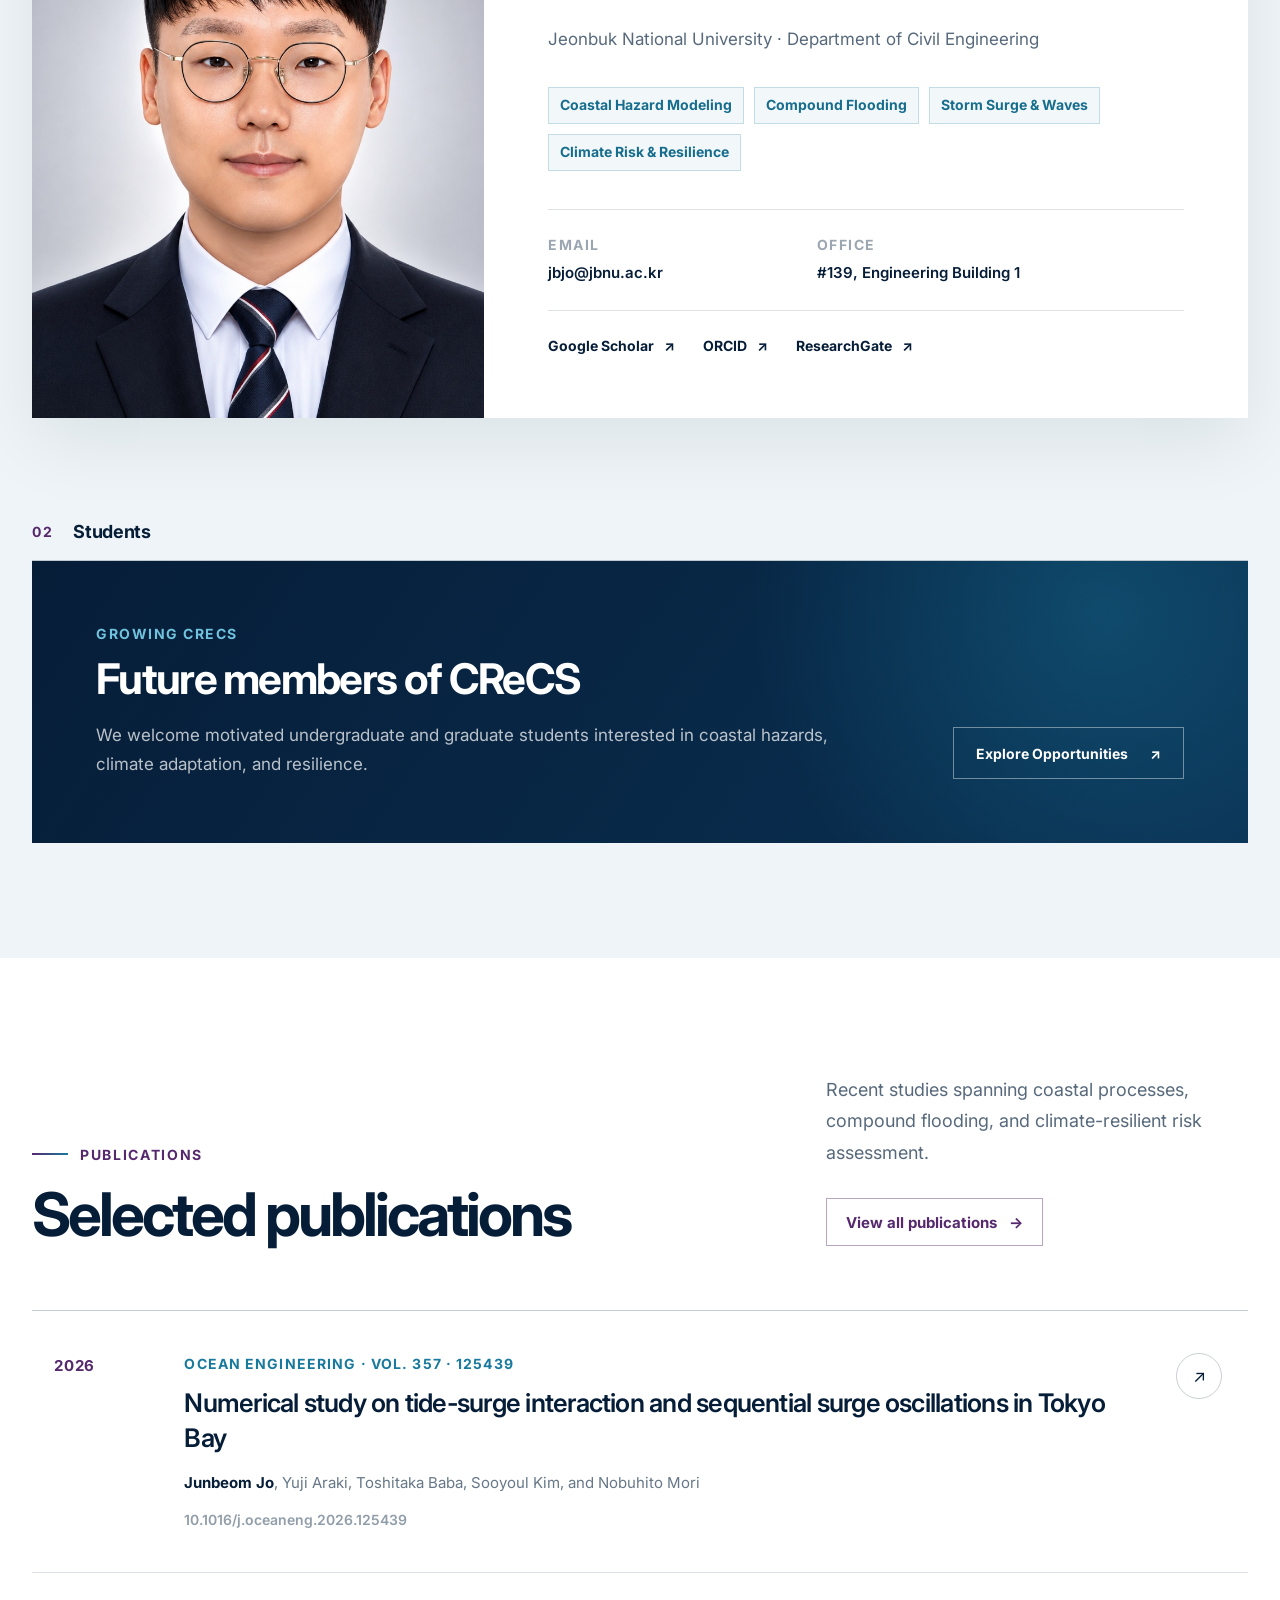
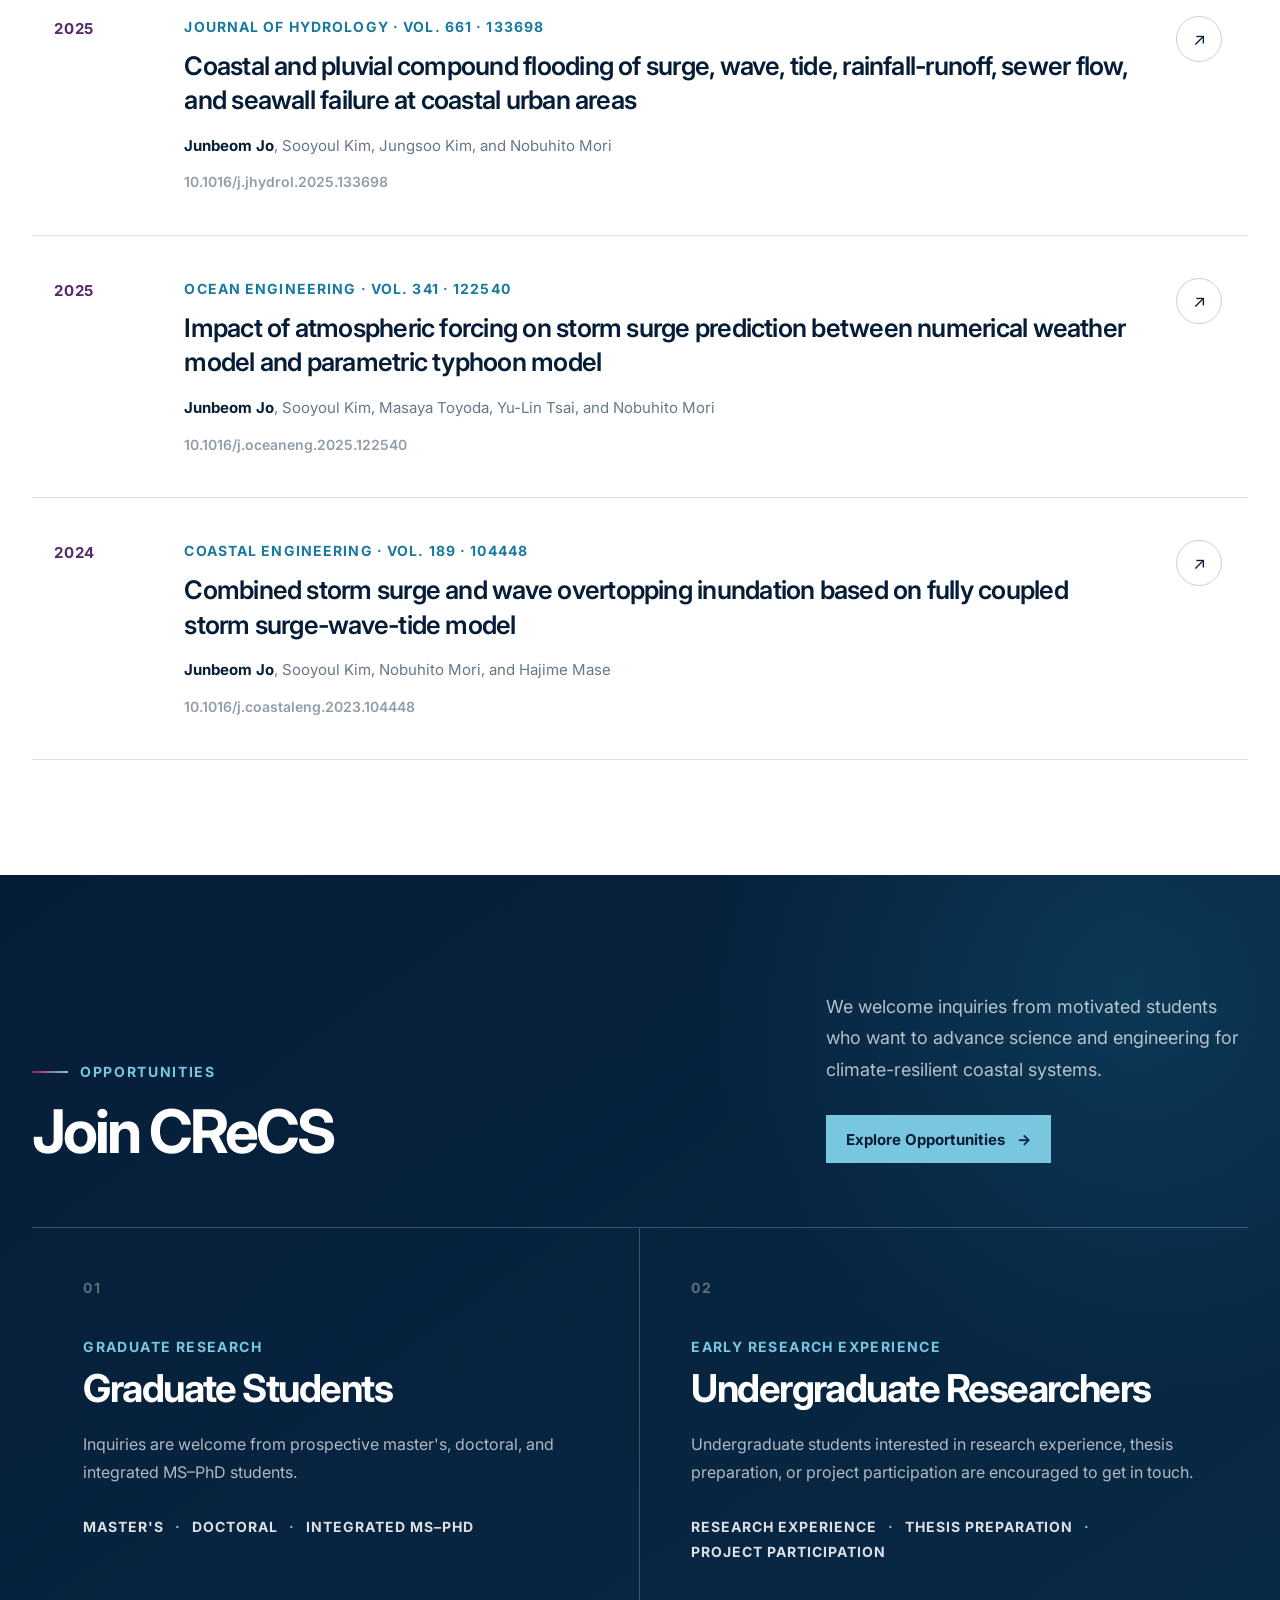
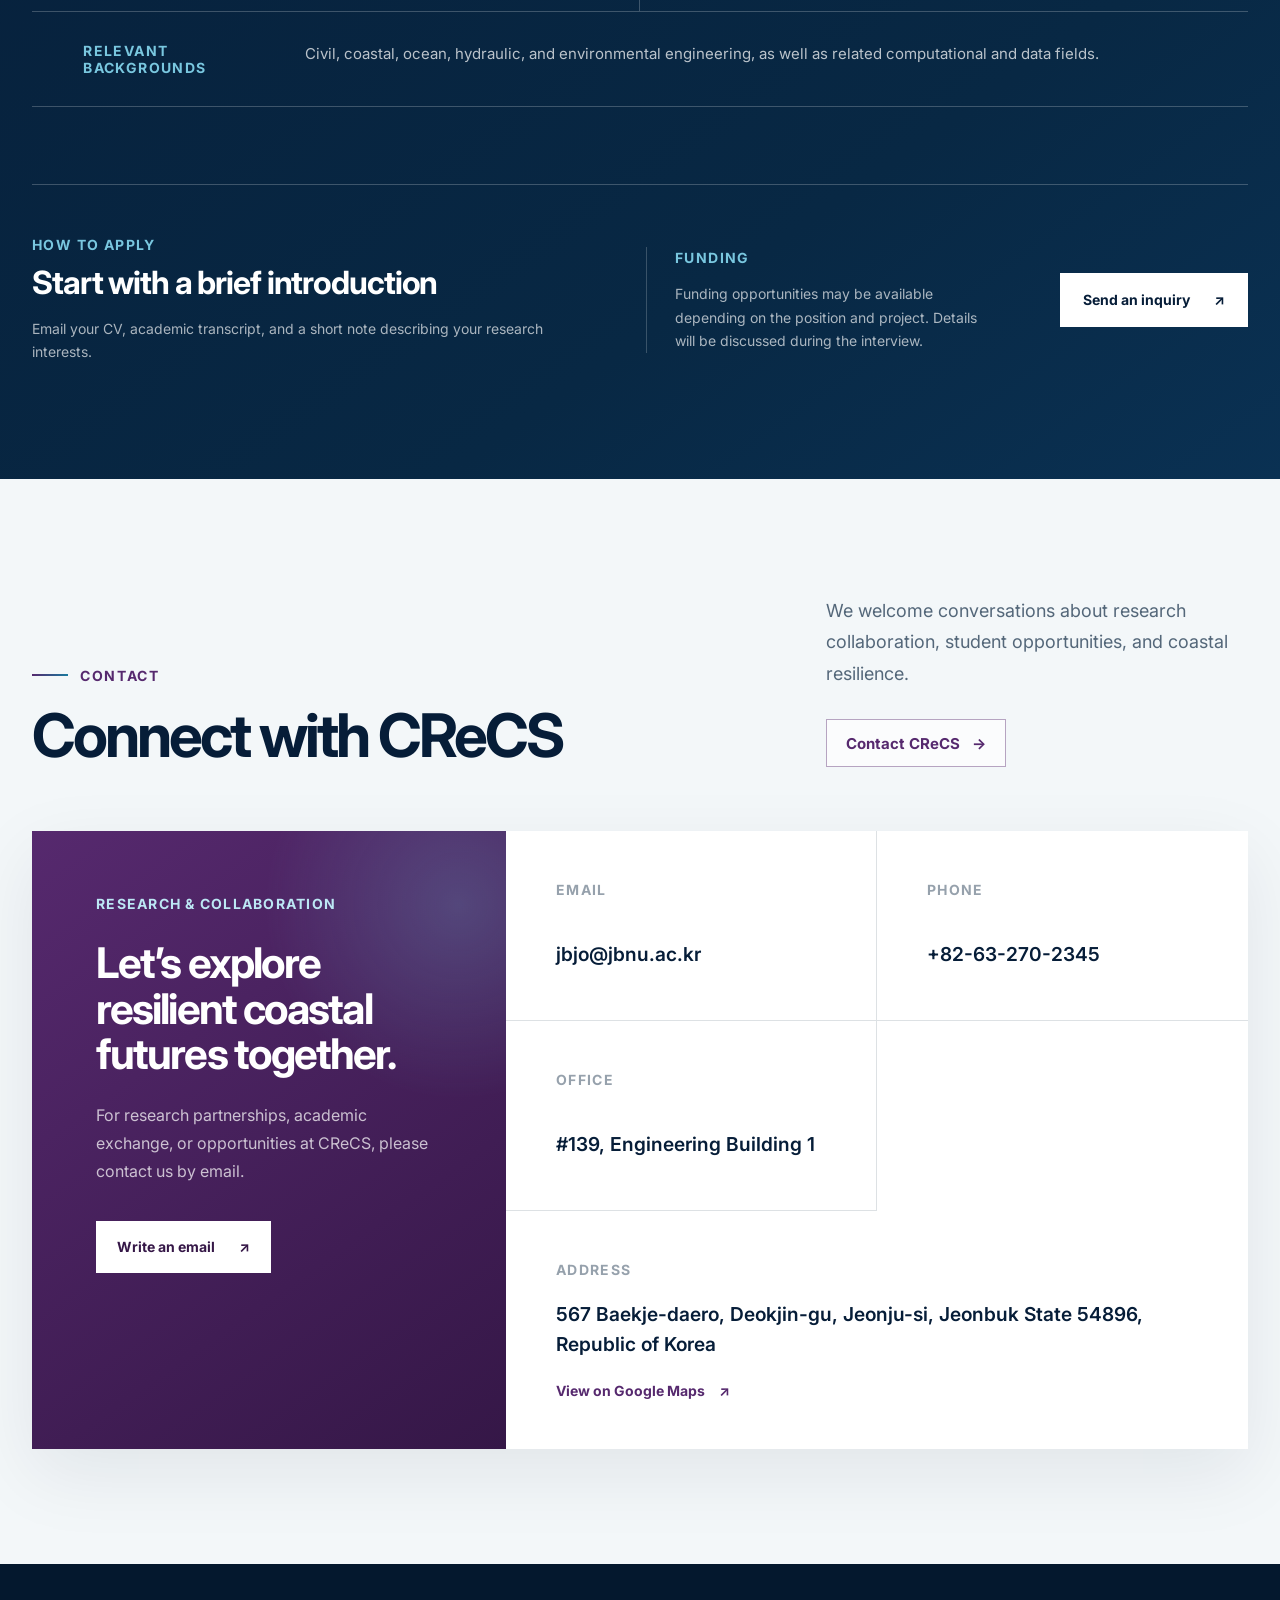
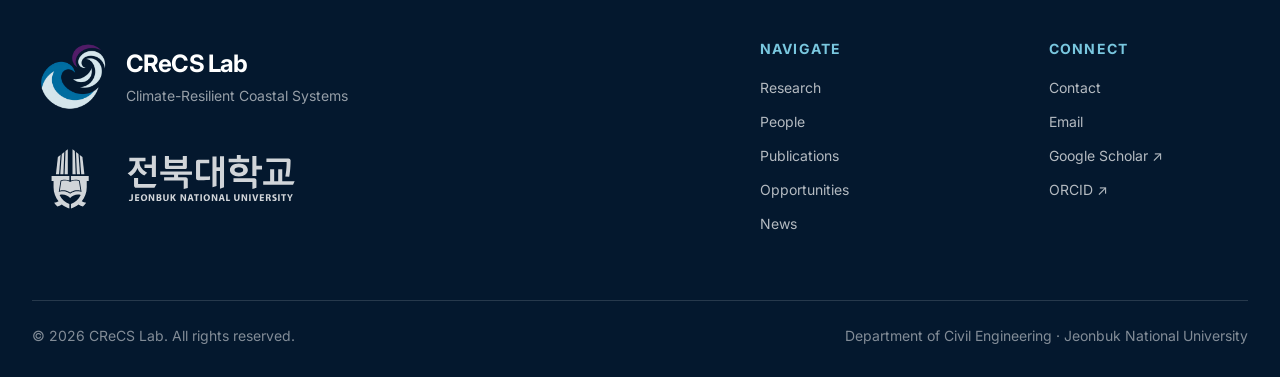
==== commit 31b8c860: "Reorder workshop countries to Korea Japan Taiwan" ====
--- a/index.html
+++ b/index.html
@@ -603,7 +603,7 @@
       </div>
     </footer>
 
-    <script src="news.js?v=1"></script>
+    <script src="news.js?v=2"></script>
     <script src="script.js?v=6"></script>
   </body>
 </html>
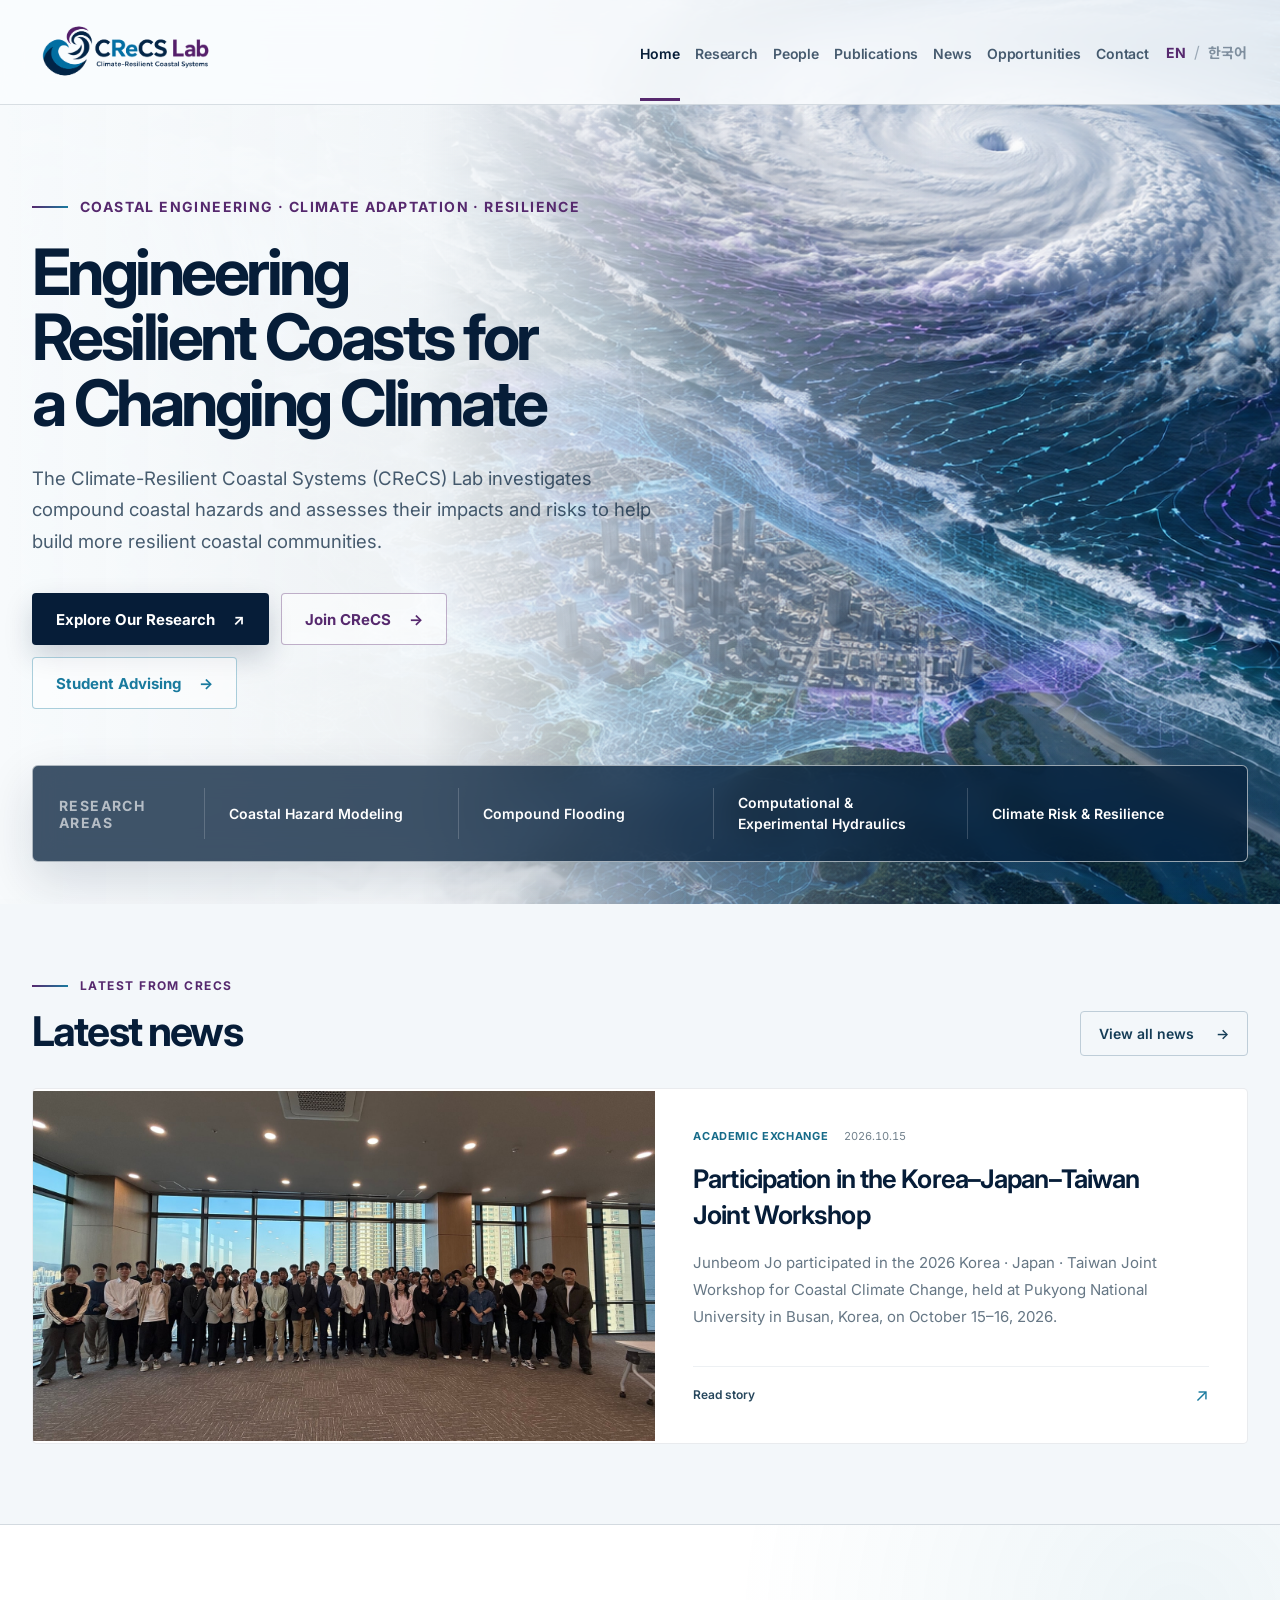
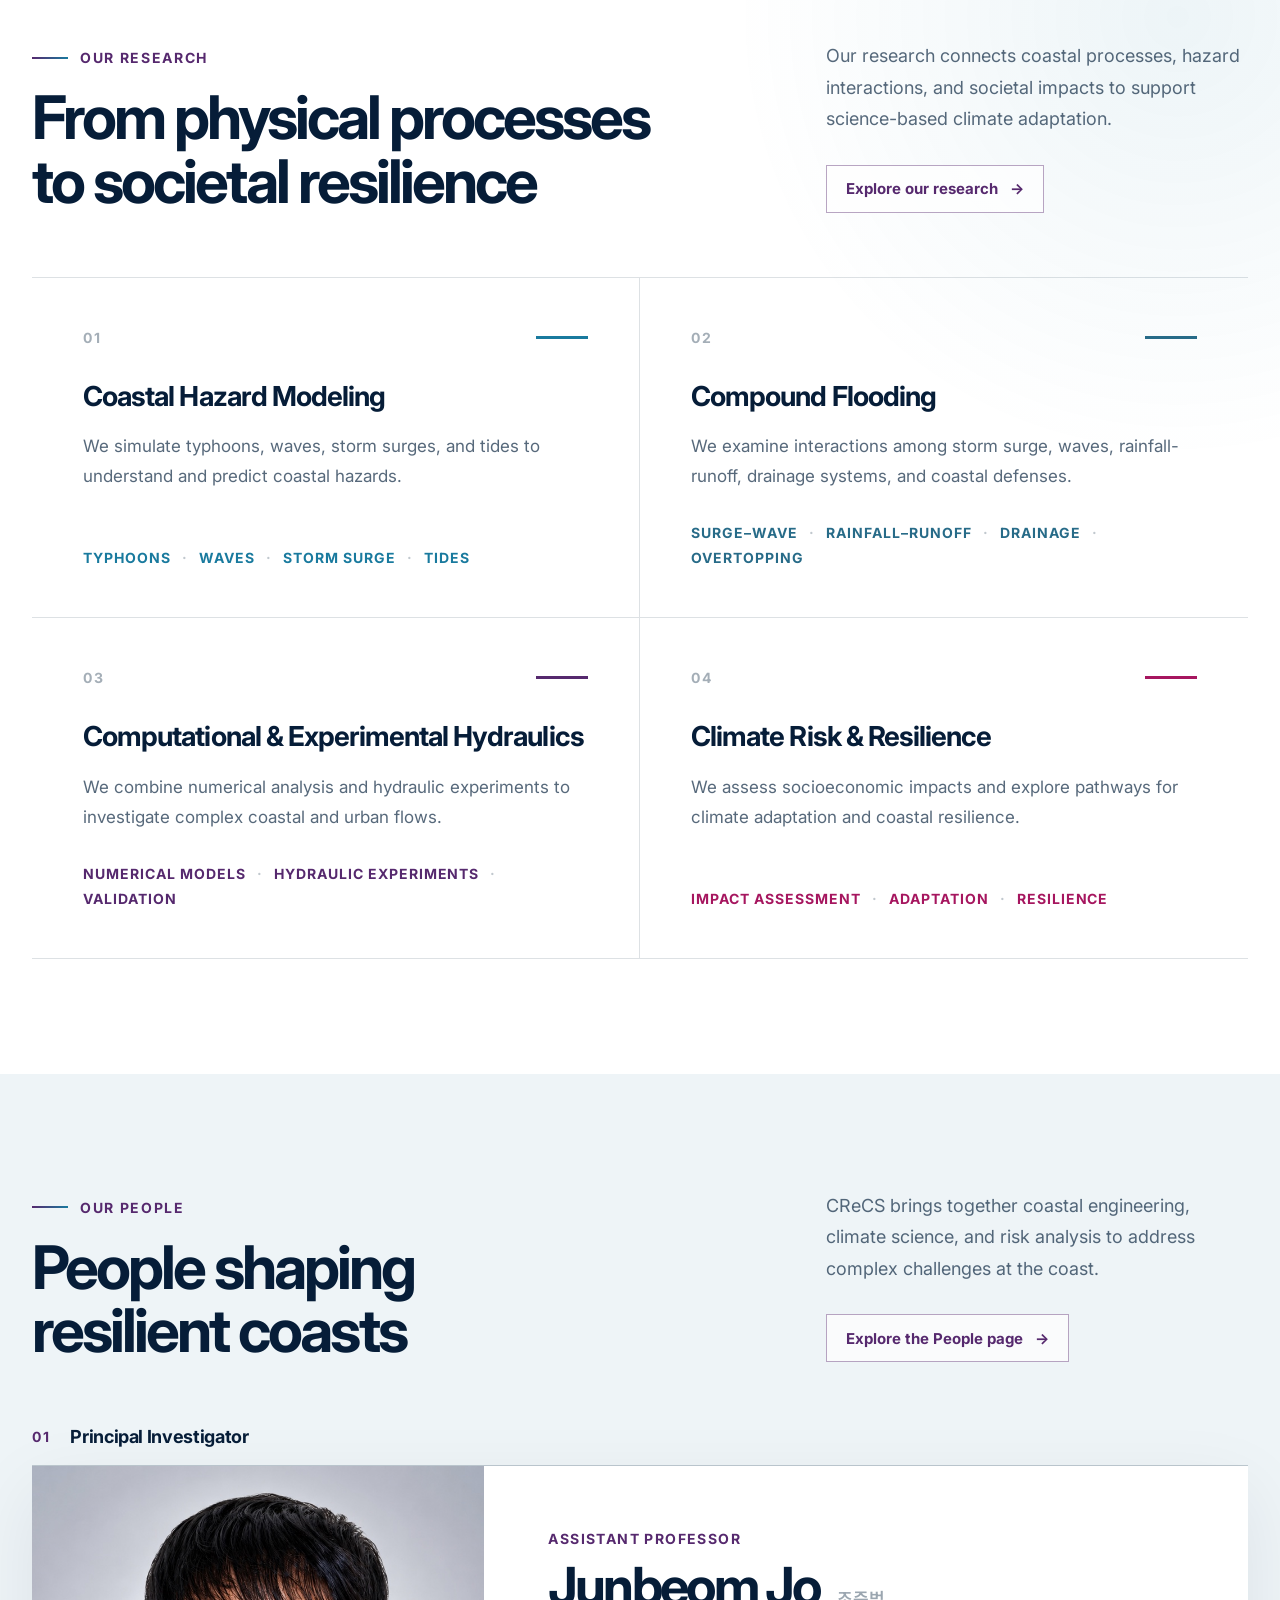
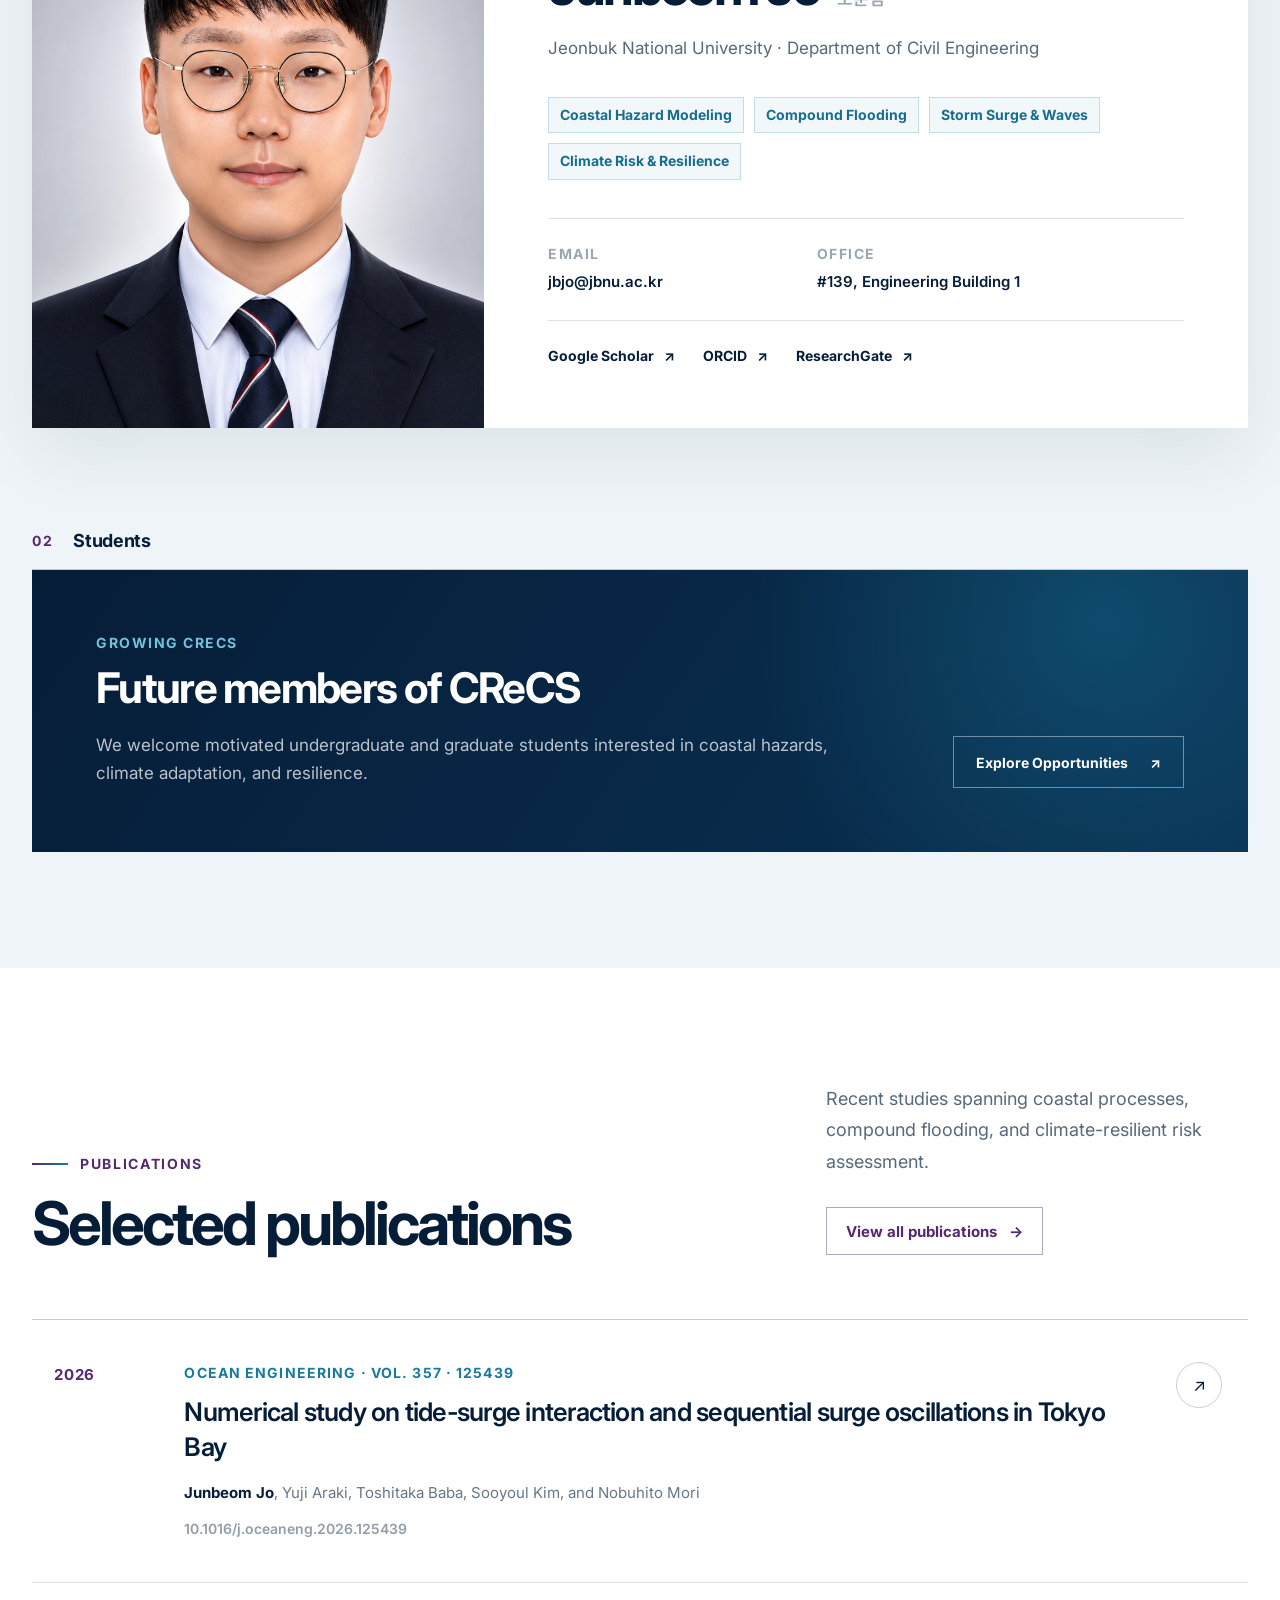
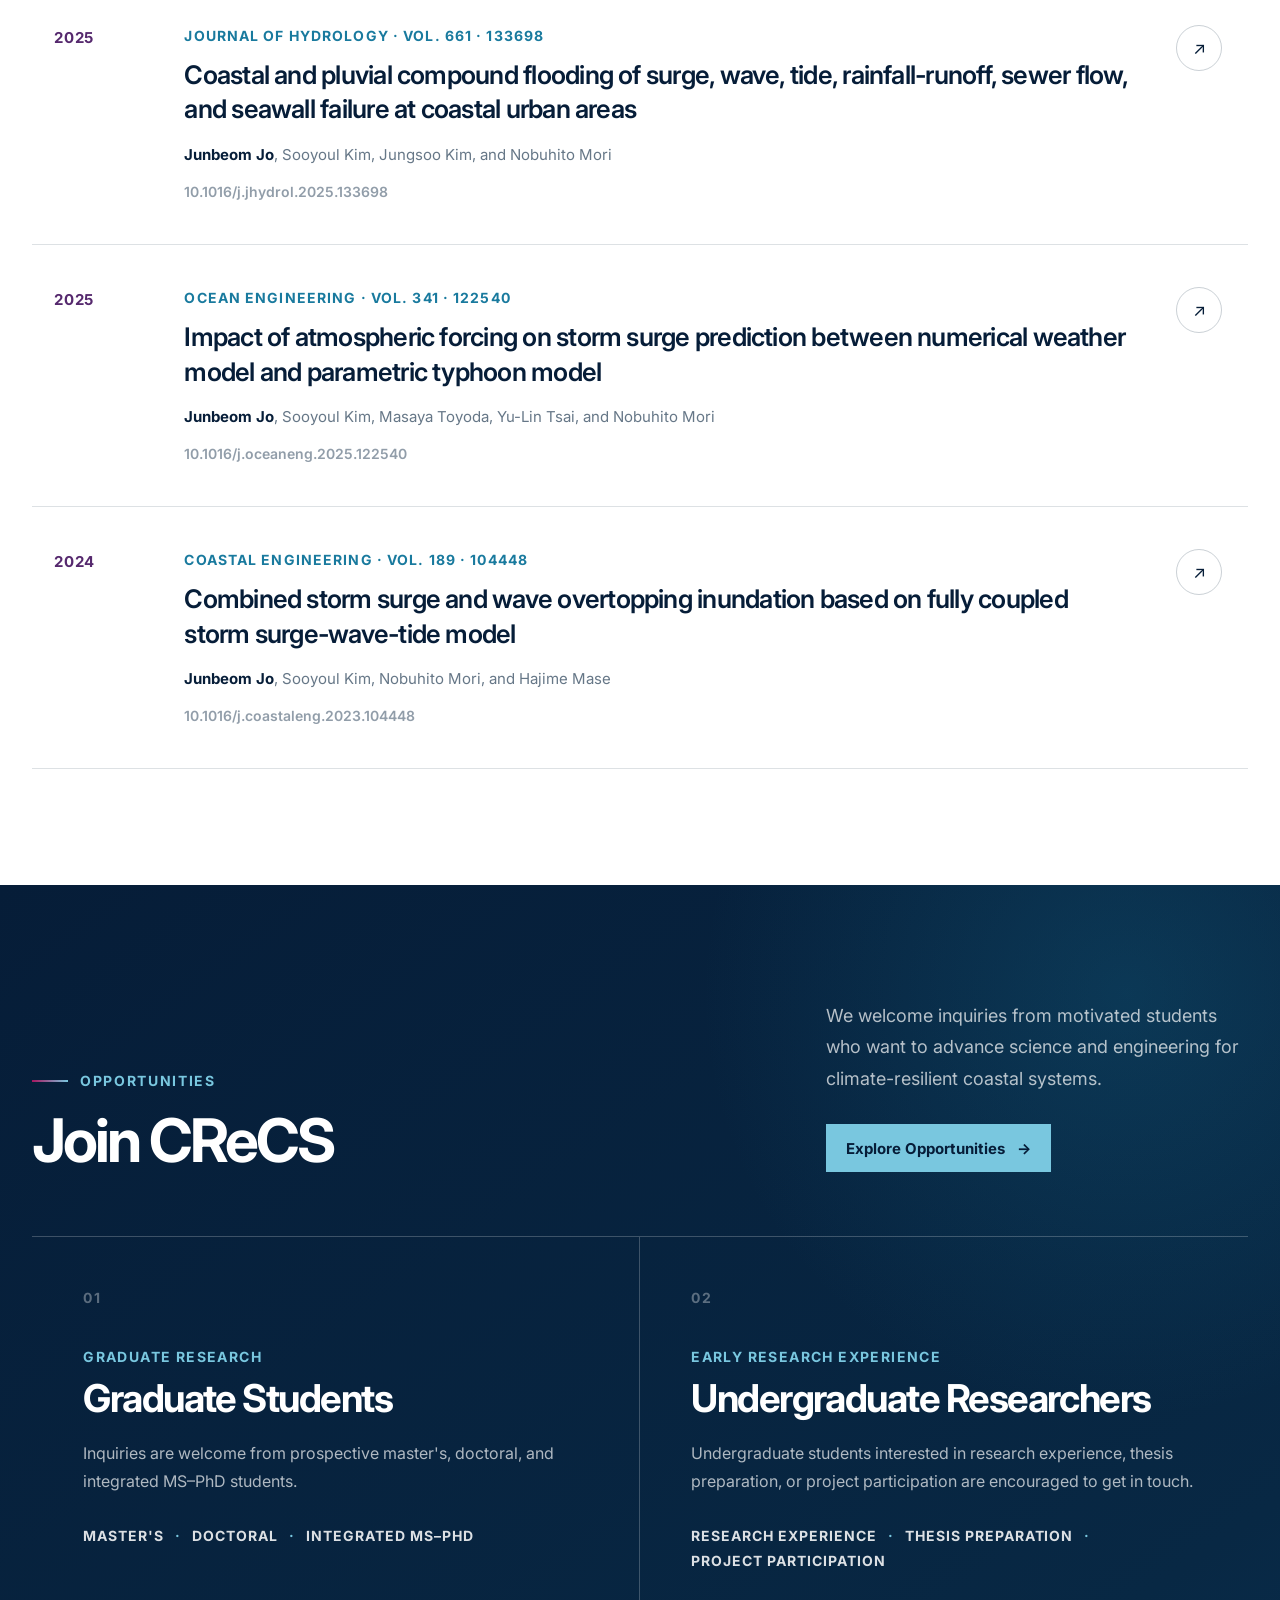
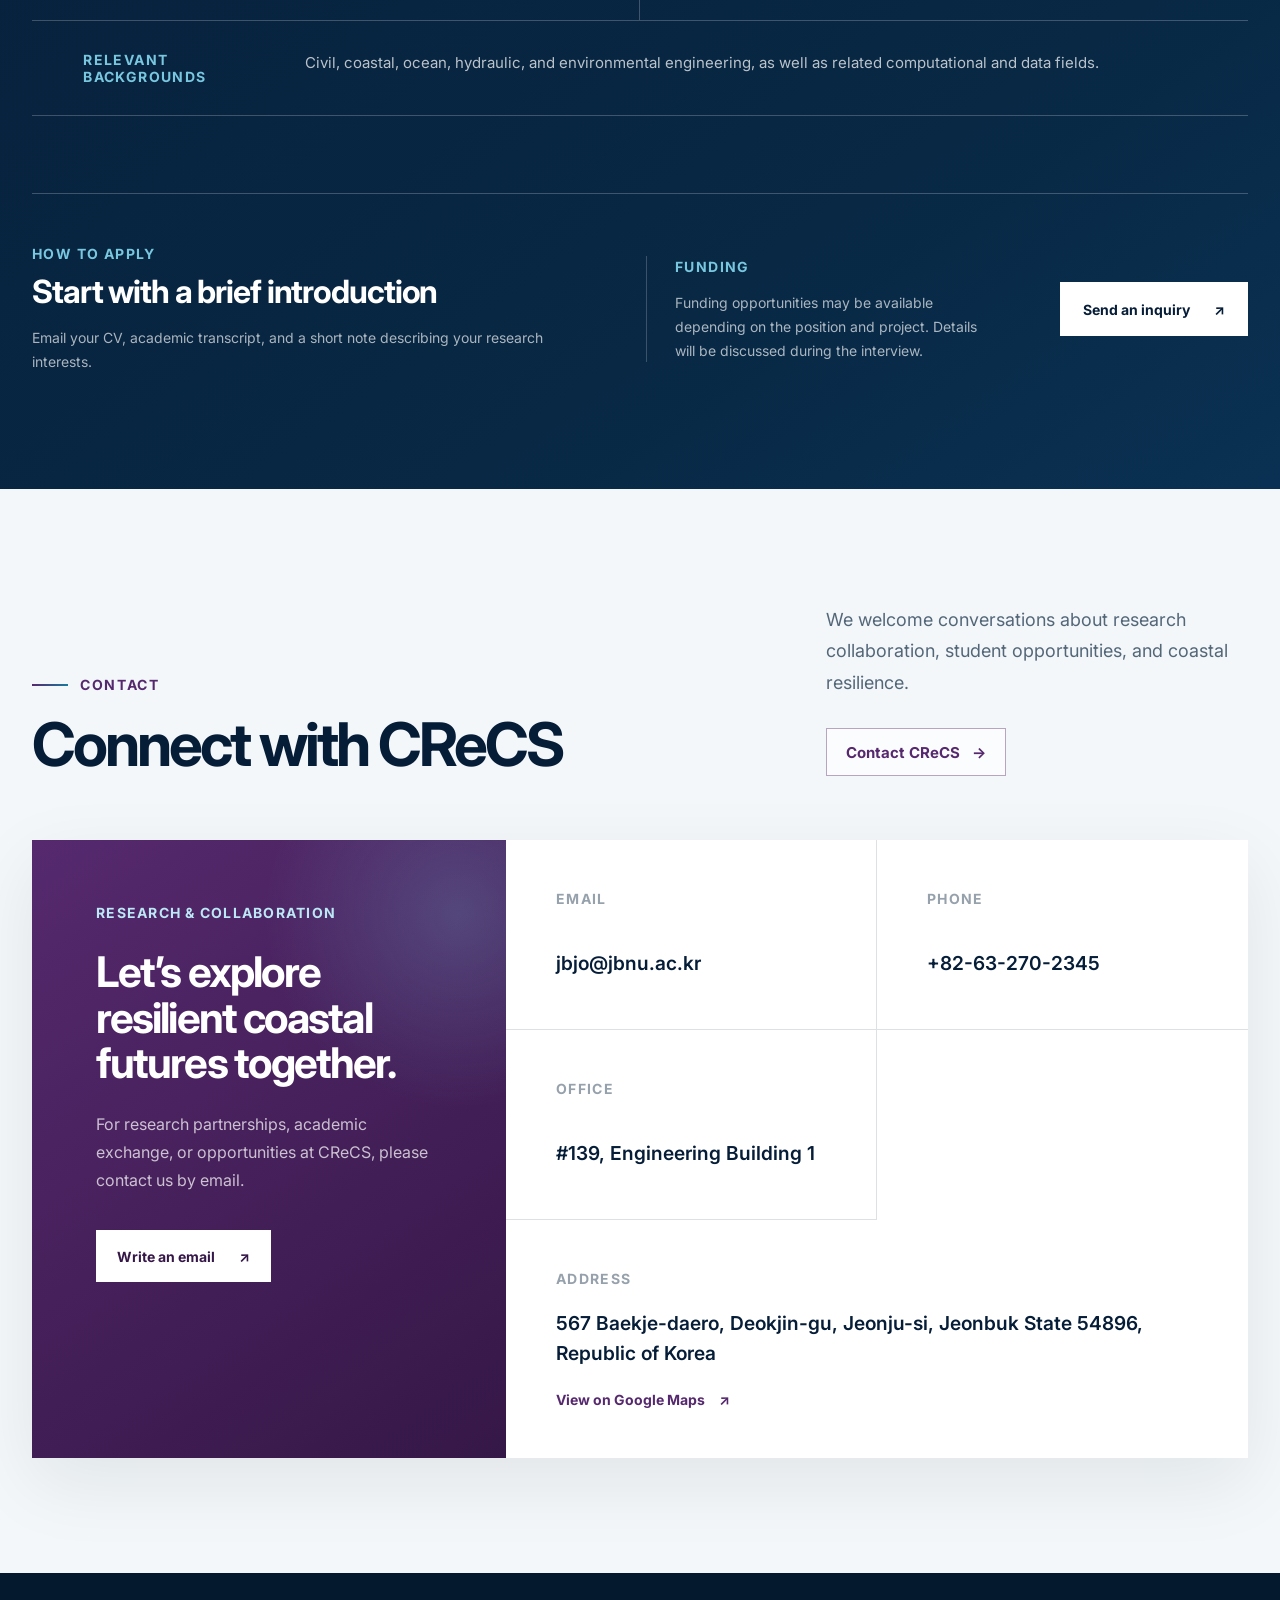
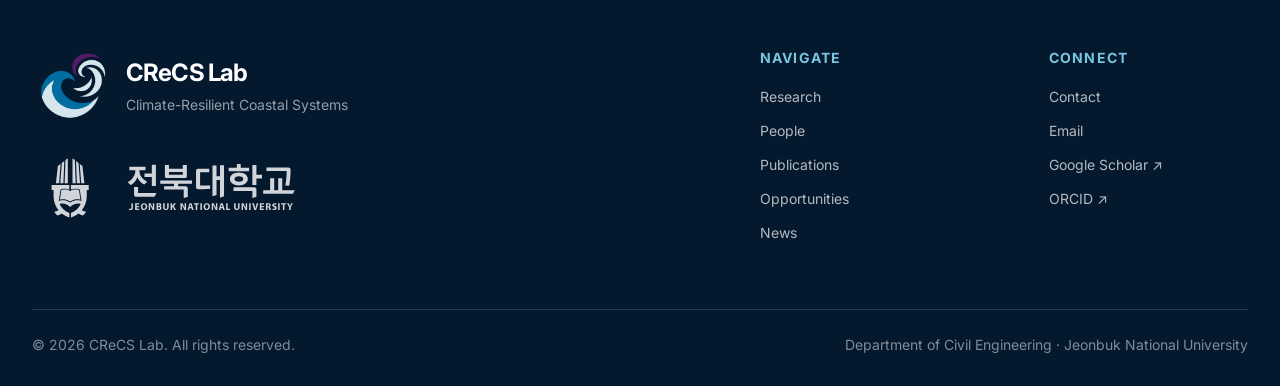
==== commit b62e9dd1: "Add bilingual Research page and update publications - 연구 페이지를 4개 테마로 구성하고 한·영 설명 추가 - 연구 그림을 영어로 통일하" ====
--- a/index.html
+++ b/index.html
@@ -38,7 +38,7 @@
 
         <nav class="desktop-nav" aria-label="Primary navigation">
           <a class="is-active" href="#home" data-section="home" data-i18n="navHome">Home</a>
-          <a href="#research" data-section="research" data-i18n="navResearch">Research</a>
+          <a href="research.html" data-section="research" data-i18n="navResearch">Research</a>
           <a href="people.html" data-section="people" data-i18n="navPeople">People</a>
           <a href="publications.html" data-section="publications" data-i18n="navPublications">Publications</a>
           <a href="opportunities.html" data-section="opportunities" data-i18n="navOpportunities">Opportunities</a>
@@ -60,7 +60,7 @@
 
       <nav class="mobile-nav" id="mobile-menu" aria-label="Mobile navigation">
         <a href="#home" data-section="home" data-i18n="navHome">Home</a>
-        <a href="#research" data-section="research" data-i18n="navResearch">Research</a>
+        <a href="research.html" data-section="research" data-i18n="navResearch">Research</a>
         <a href="people.html" data-section="people" data-i18n="navPeople">People</a>
         <a href="publications.html" data-section="publications" data-i18n="navPublications">Publications</a>
         <a href="opportunities.html" data-section="opportunities" data-i18n="navOpportunities">Opportunities</a>
@@ -82,7 +82,7 @@
               assesses their impacts and risks to help build more resilient coastal communities.
             </p>
             <div class="hero-actions">
-              <a class="button button-primary" href="#research">
+              <a class="button button-primary" href="research.html">
                 <span data-i18n="researchCta">Explore Our Research</span>
                 <span aria-hidden="true">↗</span>
               </a>
@@ -129,10 +129,16 @@
               <p class="section-kicker" data-i18n="researchSectionKicker">Our Research</p>
               <h2 data-i18n="researchSectionTitle">From physical processes to societal resilience</h2>
             </div>
-            <p class="section-intro" data-i18n="researchSectionIntro">
-              Our research connects coastal processes, hazard interactions, and societal impacts to support
-              science-based climate adaptation.
-            </p>
+            <div class="section-intro-group">
+              <p class="section-intro" data-i18n="researchSectionIntro">
+                Our research connects coastal processes, hazard interactions, and societal impacts to support
+                science-based climate adaptation.
+              </p>
+              <a class="section-page-link" href="research.html">
+                <span data-i18n="researchDetailCta">Explore our research</span>
+                <span aria-hidden="true">→</span>
+              </a>
+            </div>
           </header>
 
           <div class="research-grid">
@@ -578,7 +584,7 @@
           <div class="footer-column">
             <p data-i18n="footerNavigate">Navigate</p>
             <nav aria-label="Footer navigation">
-              <a href="#research" data-i18n="navResearch">Research</a>
+              <a href="research.html" data-i18n="navResearch">Research</a>
               <a href="people.html" data-i18n="navPeople">People</a>
               <a href="publications.html" data-i18n="navPublications">Publications</a>
               <a href="opportunities.html" data-i18n="navOpportunities">Opportunities</a>
@@ -604,6 +610,6 @@
     </footer>
 
     <script src="news.js?v=2"></script>
-    <script src="script.js?v=6"></script>
+    <script src="script.js?v=10"></script>
   </body>
 </html>
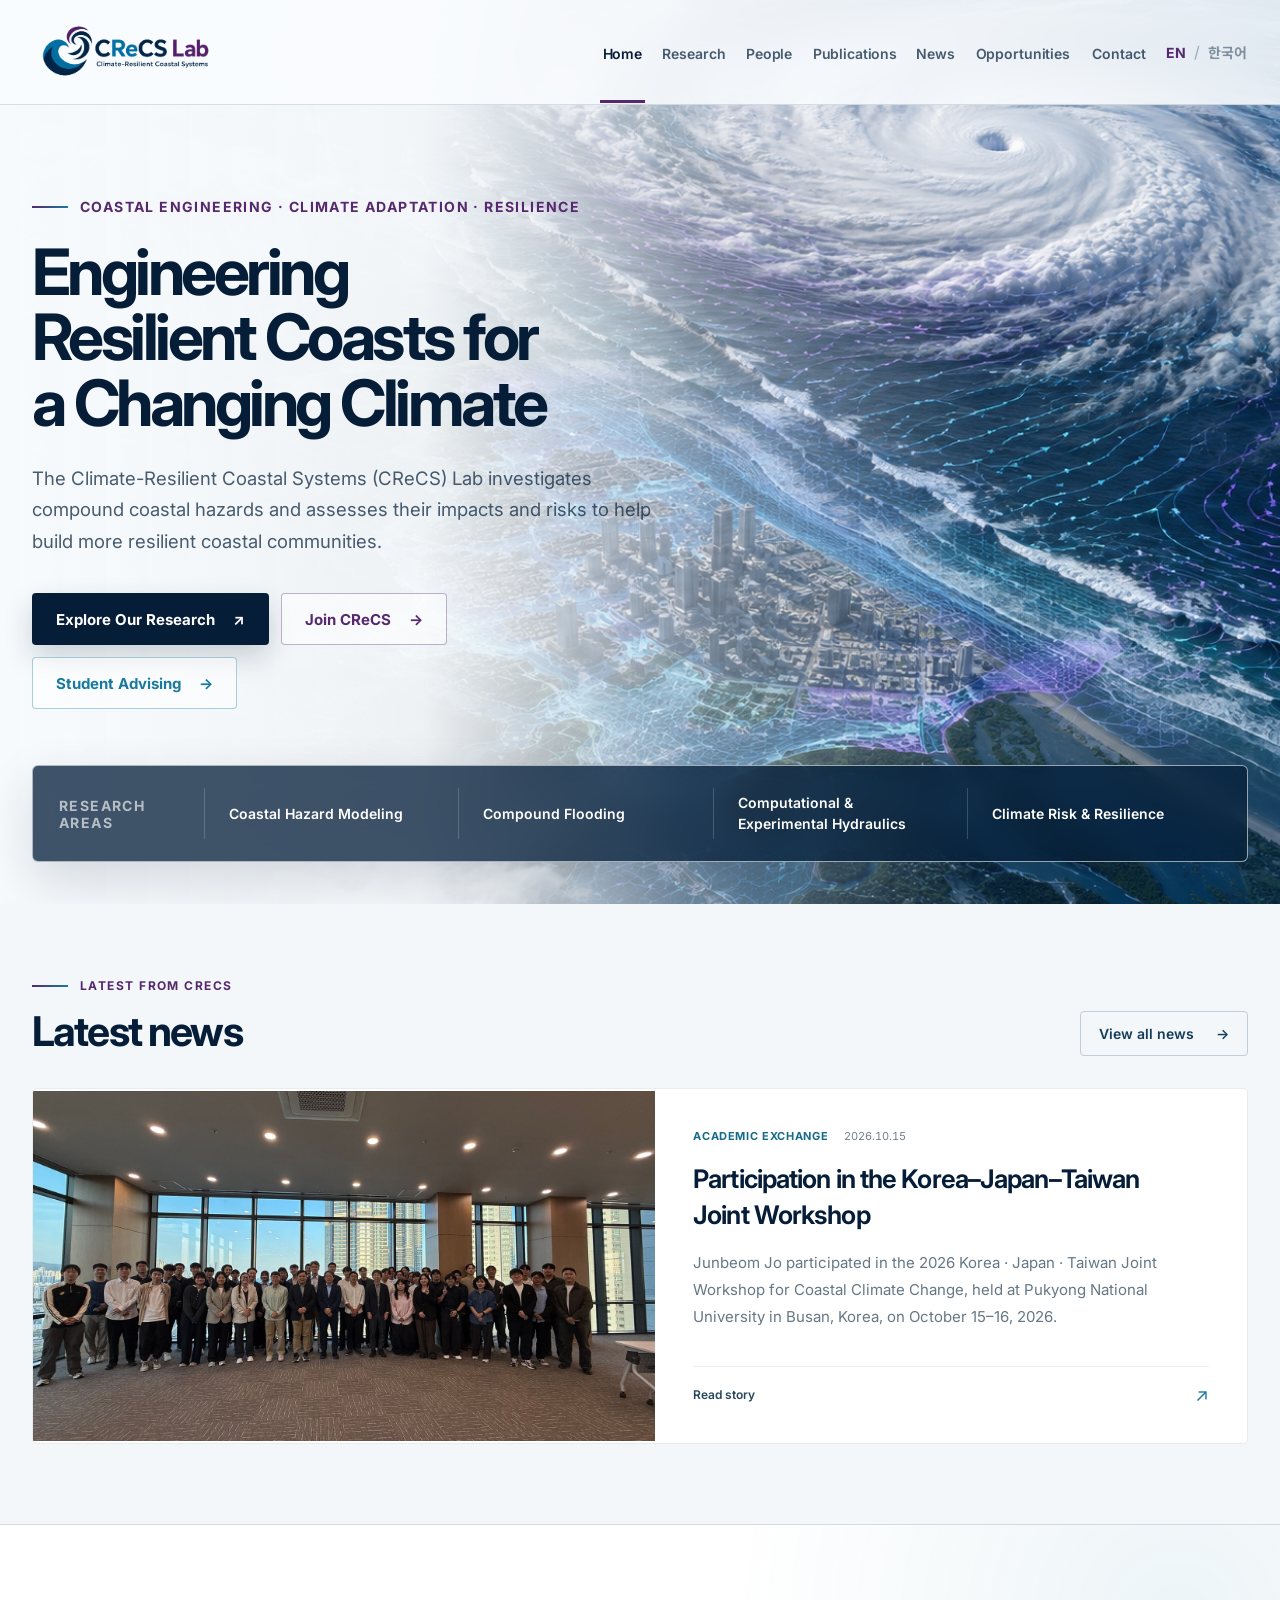
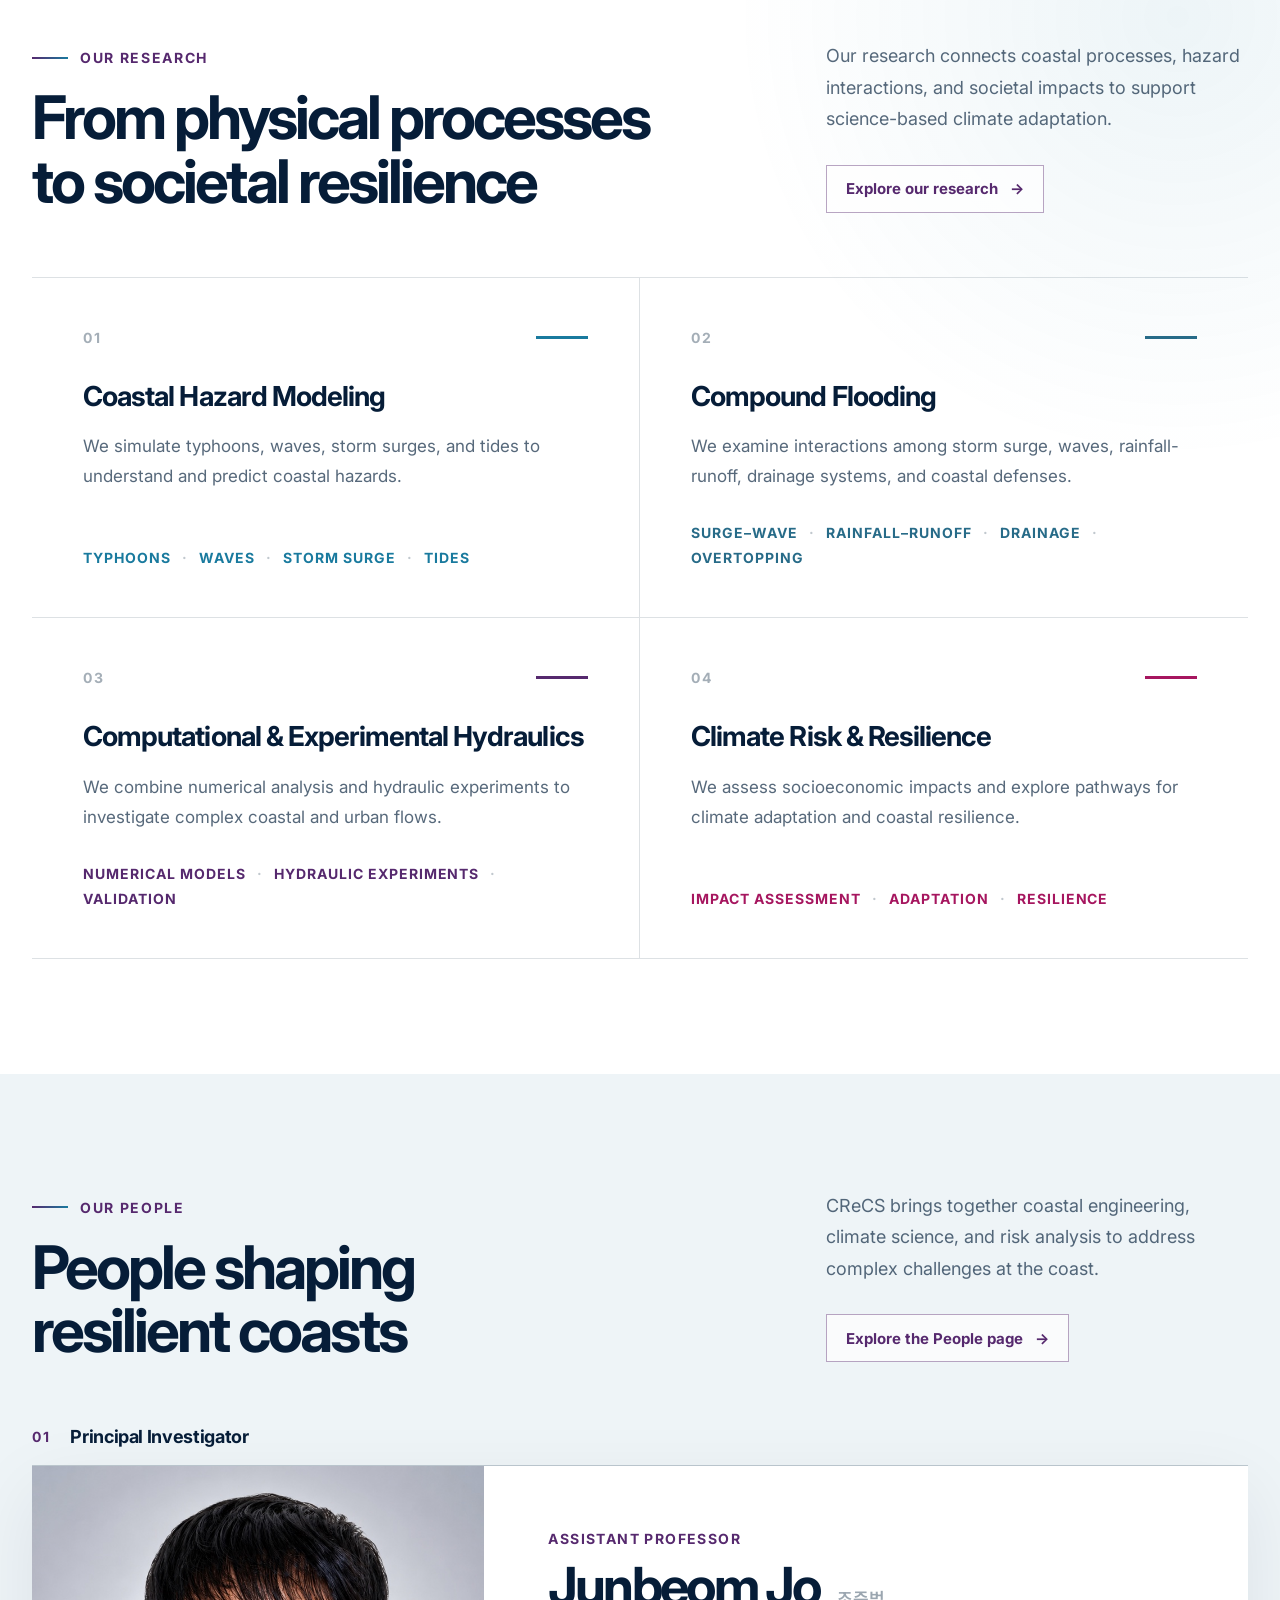
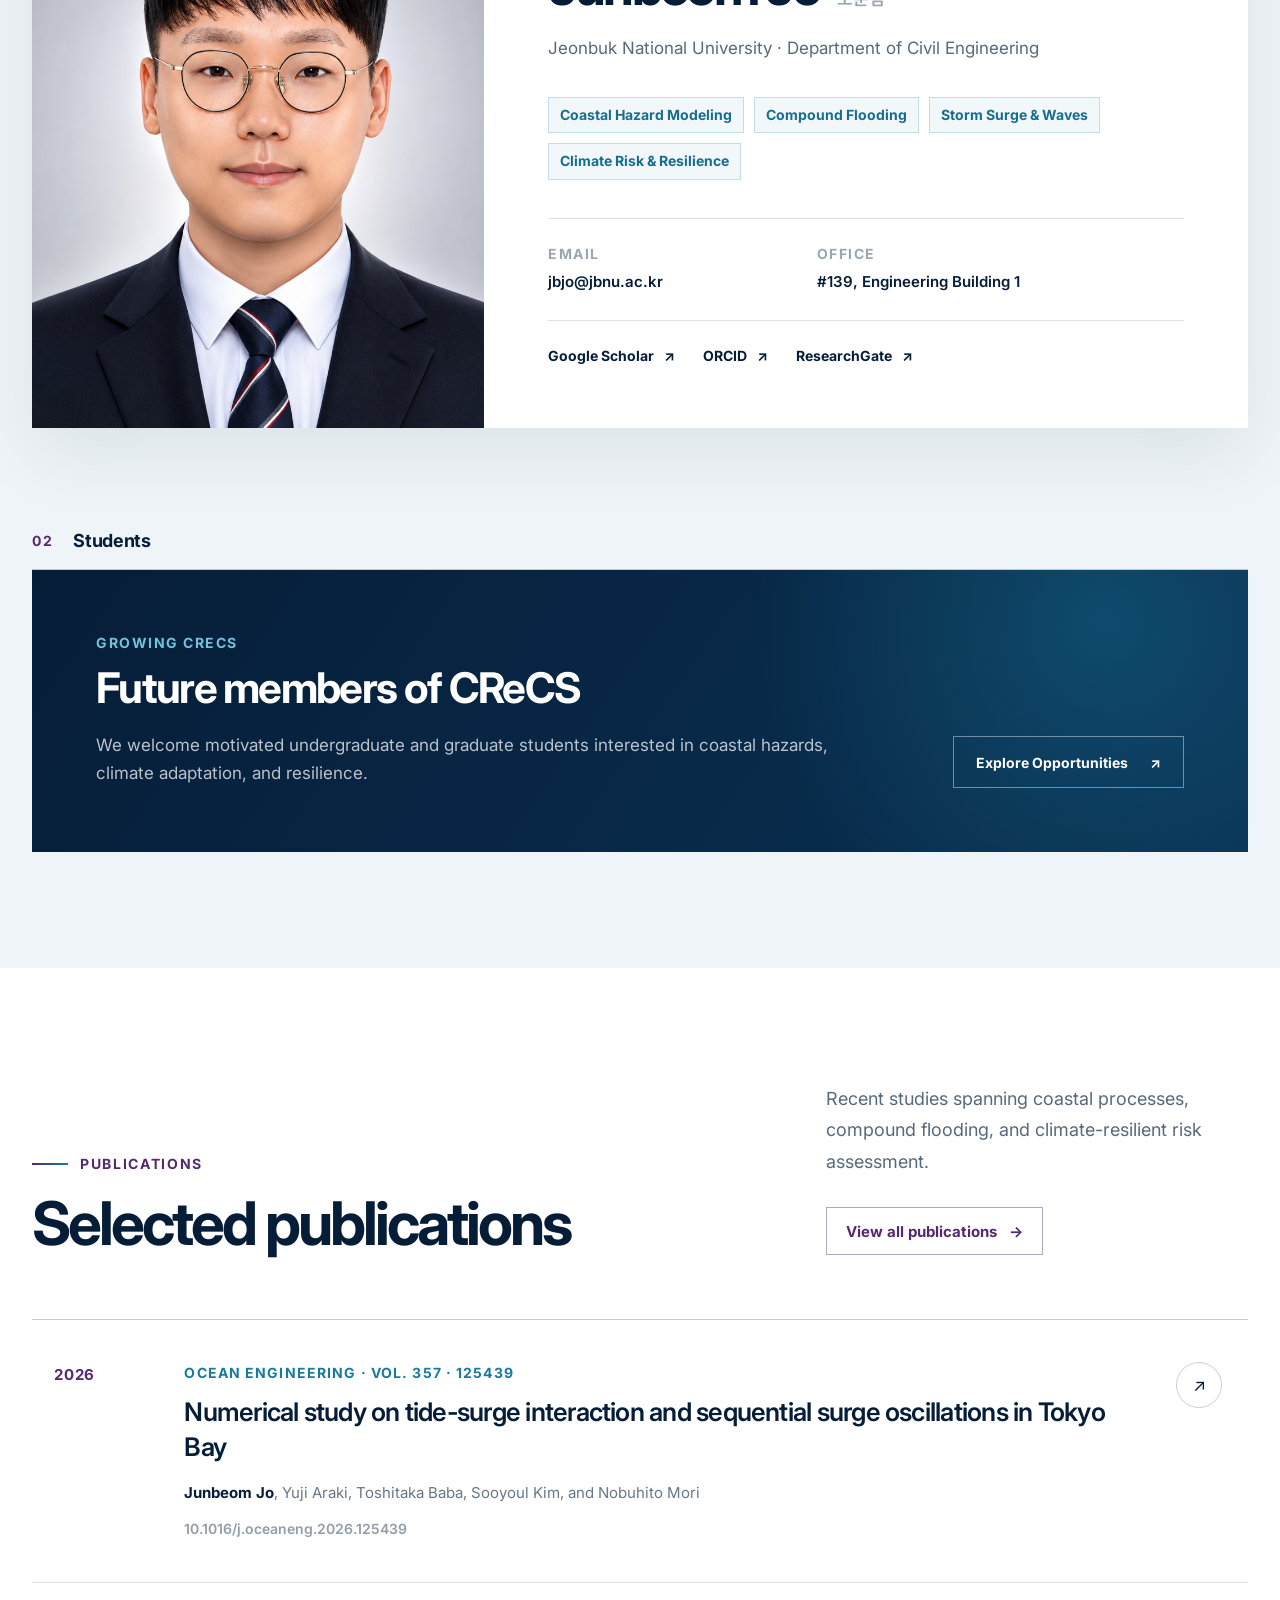
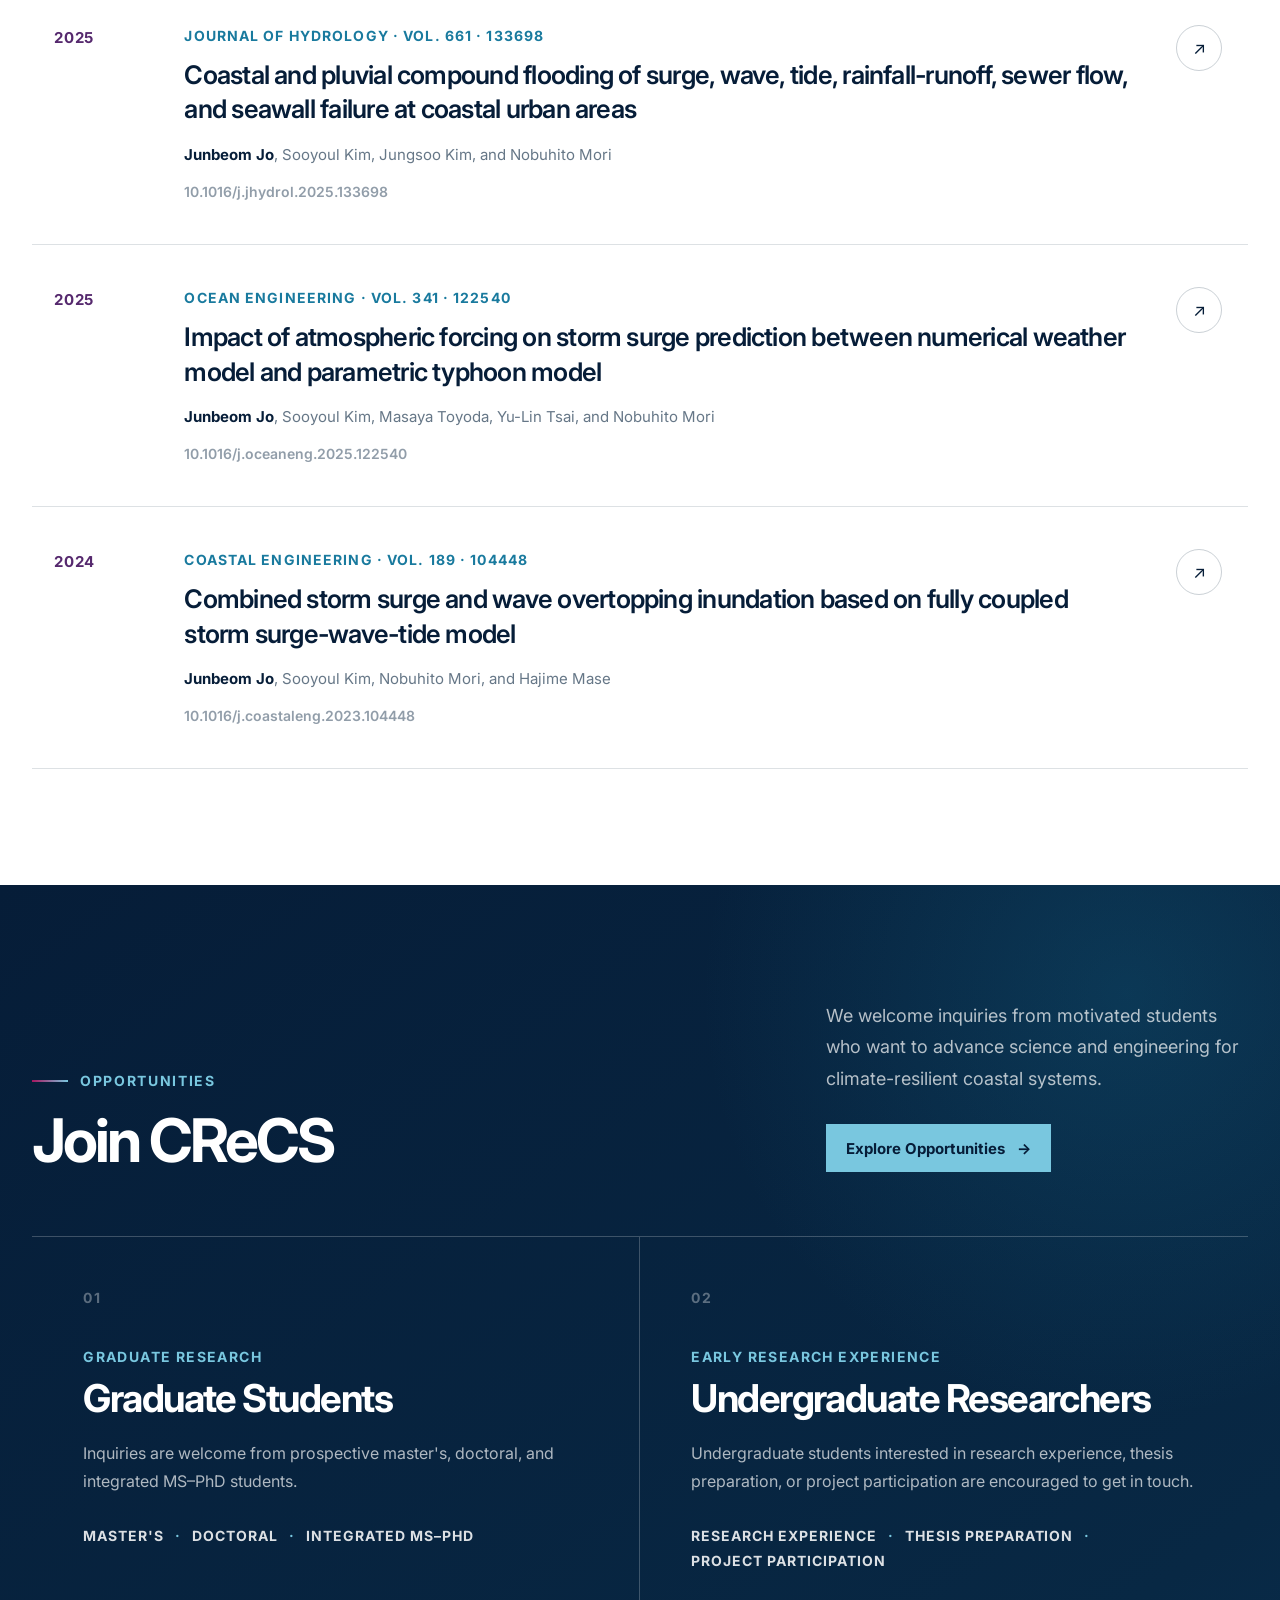
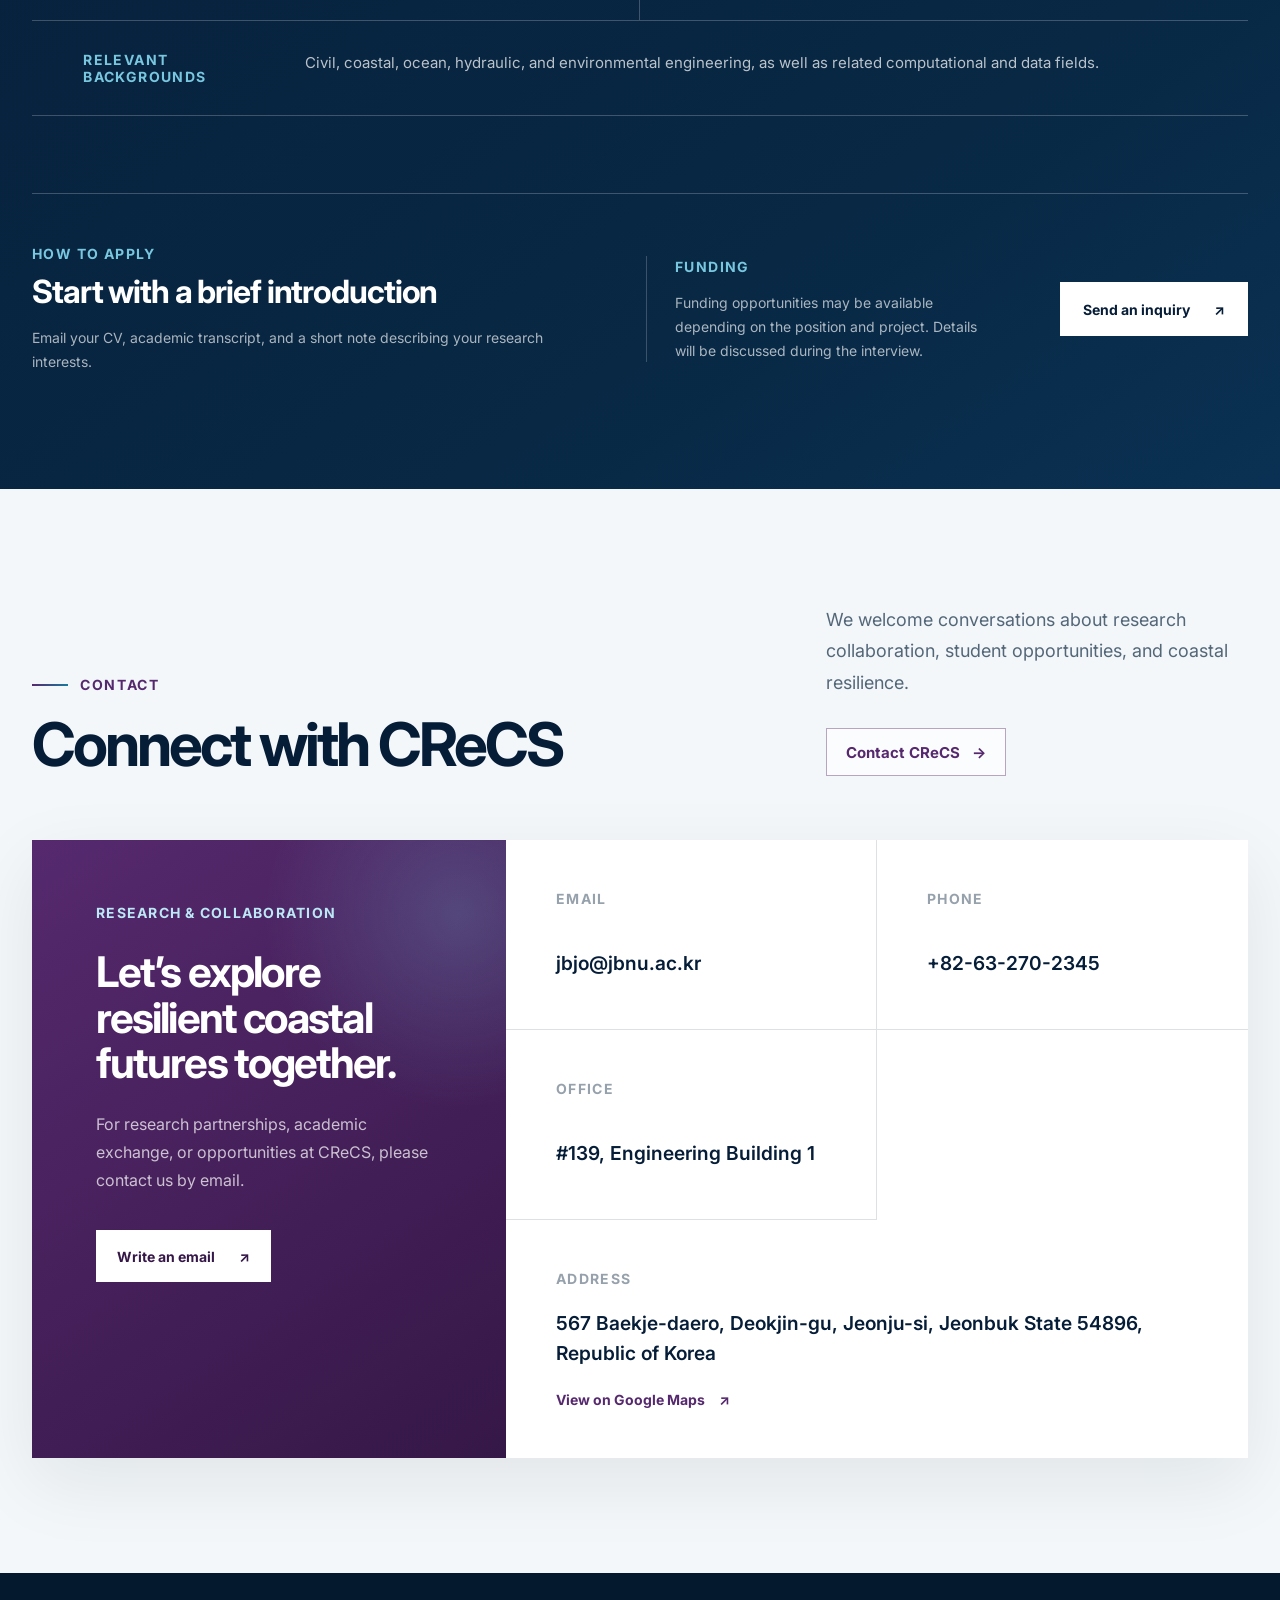
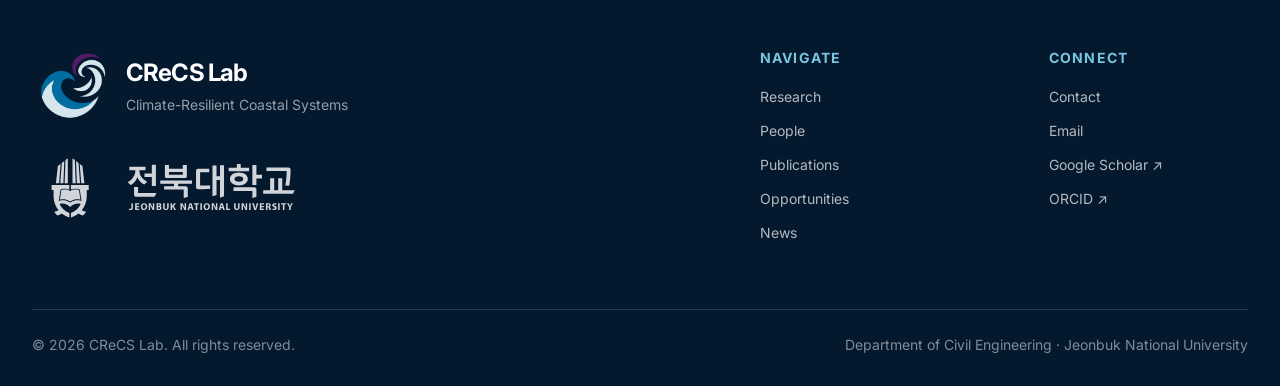
==== commit eafab1d7: "Keep navigation positions consistent across Korean and English" ====
--- a/index.html
+++ b/index.html
@@ -26,7 +26,7 @@
       href="https://fonts.googleapis.com/css2?family=Inter:wght@400;500;600;700&amp;family=Noto+Sans+KR:wght@400;500;600;700&amp;display=swap"
       rel="stylesheet"
     />
-    <link rel="stylesheet" href="styles.css?v=15" />
+    <link rel="stylesheet" href="styles.css?v=16" />
     <link rel="stylesheet" href="news.css?v=1" />
   </head>
   <body data-page="home">
--- a/styles.css
+++ b/styles.css
@@ -91,6 +91,11 @@
 
 .desktop-nav a {
   position: relative;
+  flex: 0 0 var(--nav-item-width, 5em);
+  width: var(--nav-item-width, 5em);
+  text-align: center;
+  white-space: nowrap;
+  line-height: 1.5;
   padding: 41px 0 38px;
   color: rgba(16, 42, 67, 0.76);
   font-size: 18px;
@@ -98,6 +103,15 @@
   letter-spacing: -0.01em;
   transition: color 180ms ease;
 }
+
+/* Reserve the same menu space in both languages; em widths follow the compact header size. */
+.desktop-nav a[data-i18n="navHome"] { --nav-item-width: 3.2em; }
+.desktop-nav a[data-i18n="navResearch"] { --nav-item-width: 4.9em; }
+.desktop-nav a[data-i18n="navPeople"] { --nav-item-width: 3.7em; }
+.desktop-nav a[data-i18n="navPublications"] { --nav-item-width: 6.4em; }
+.desktop-nav a[data-news-i18n="nav"] { --nav-item-width: 3em; }
+.desktop-nav a[data-i18n="navOpportunities"] { --nav-item-width: 7.3em; }
+.desktop-nav a[data-i18n="navContact"] { --nav-item-width: 4.3em; }
 
 .desktop-nav a::after {
   content: "";
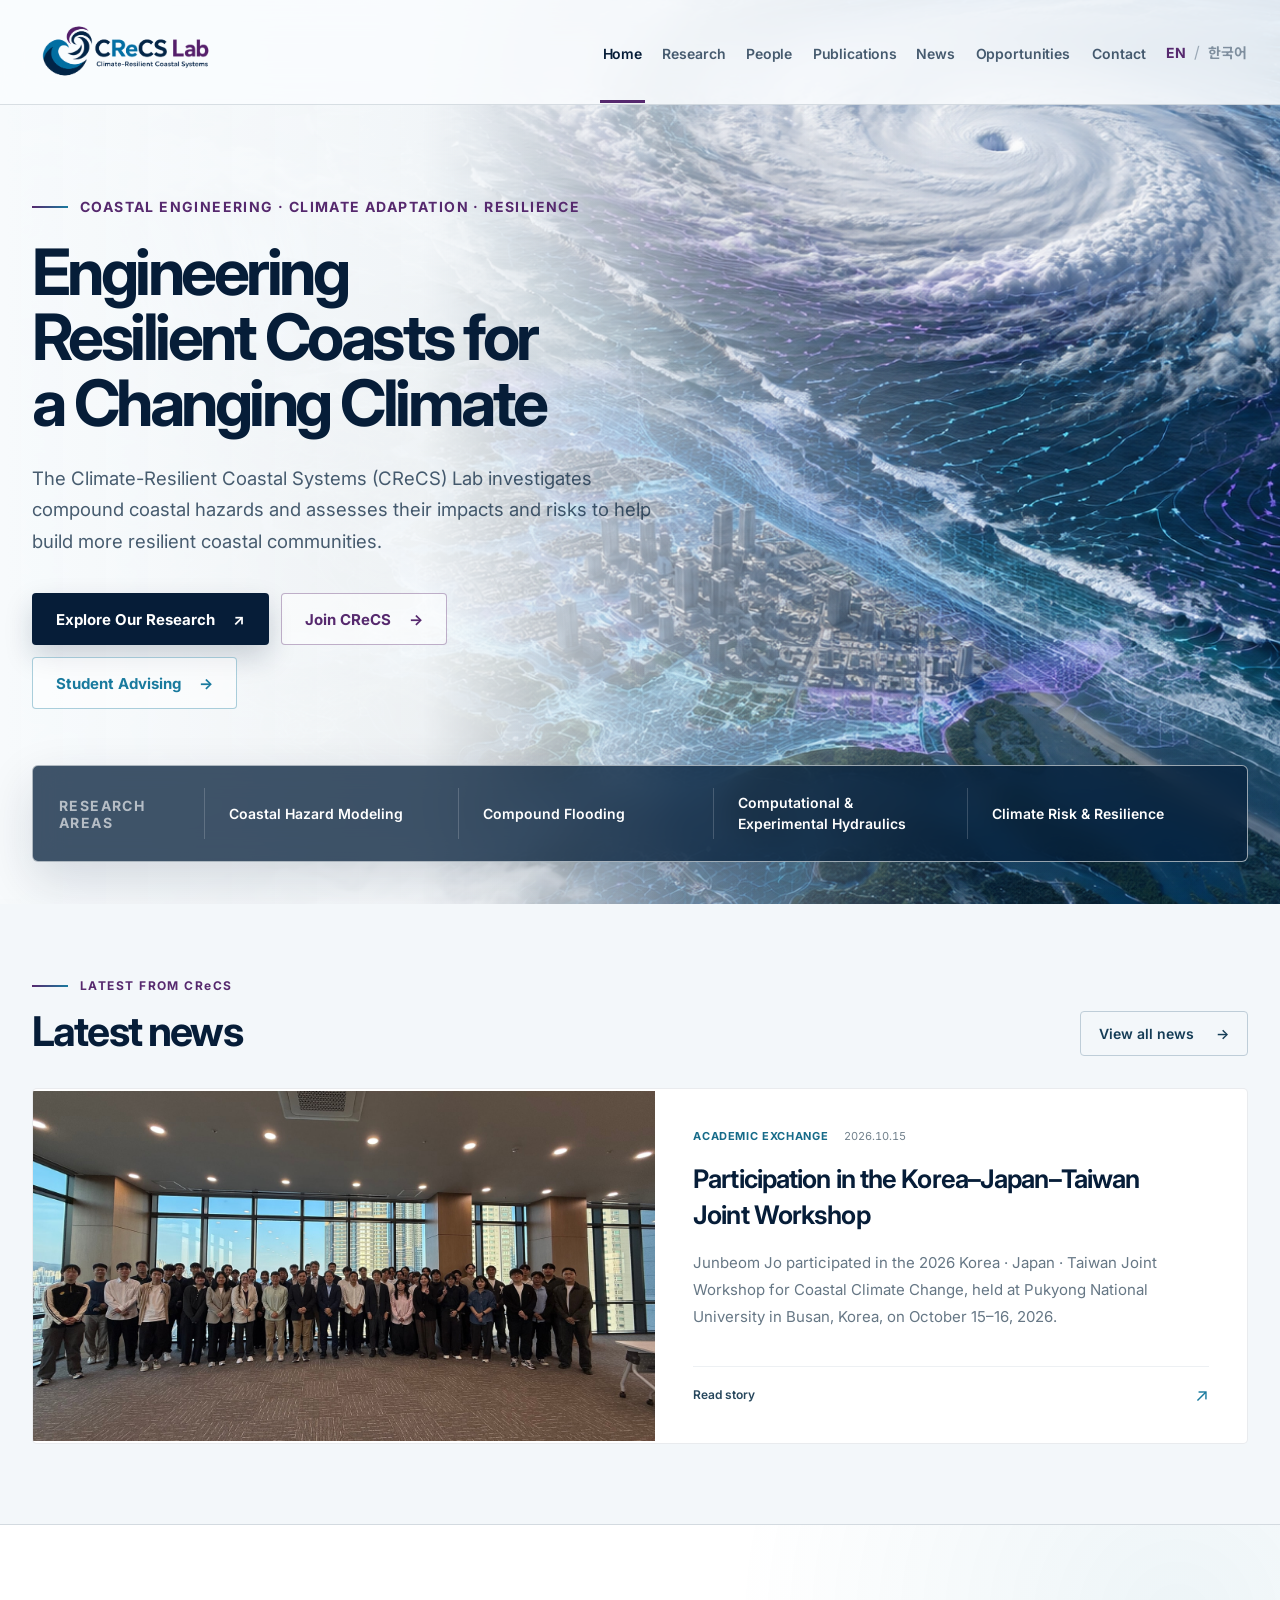
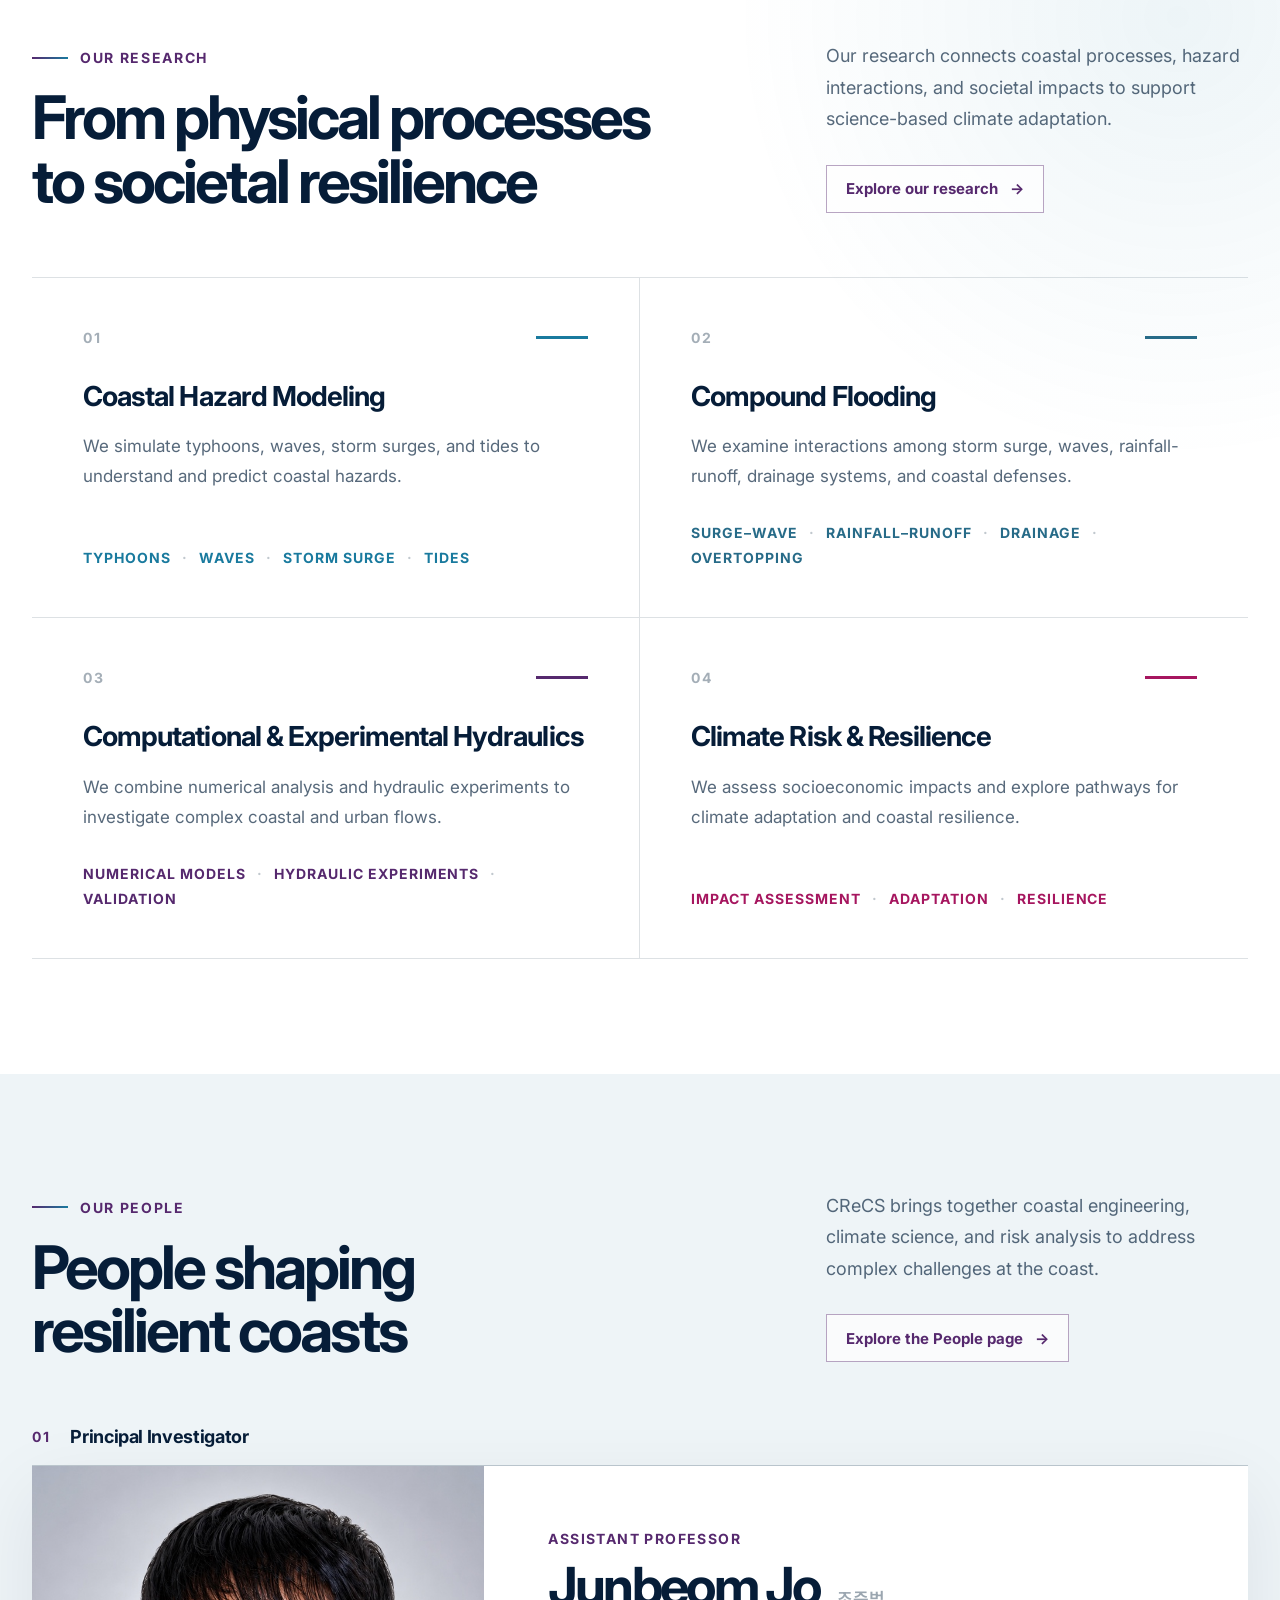
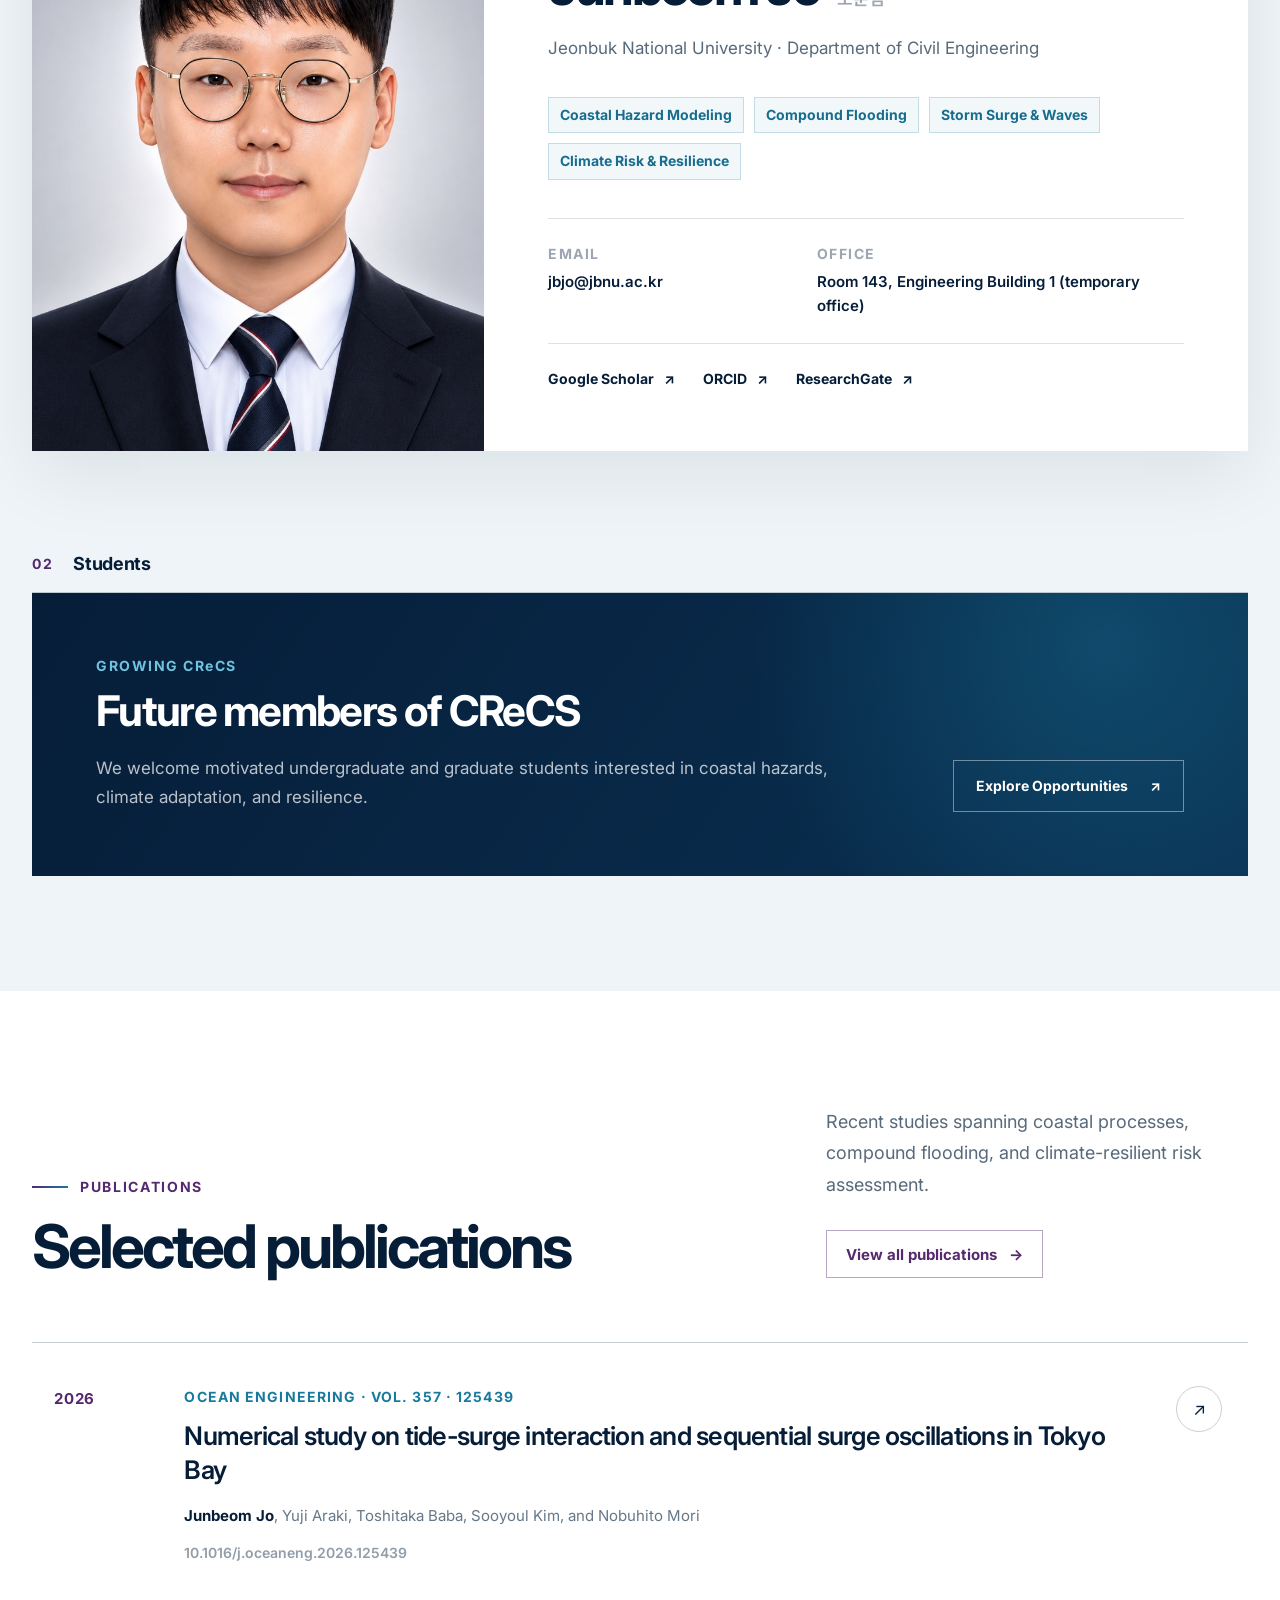
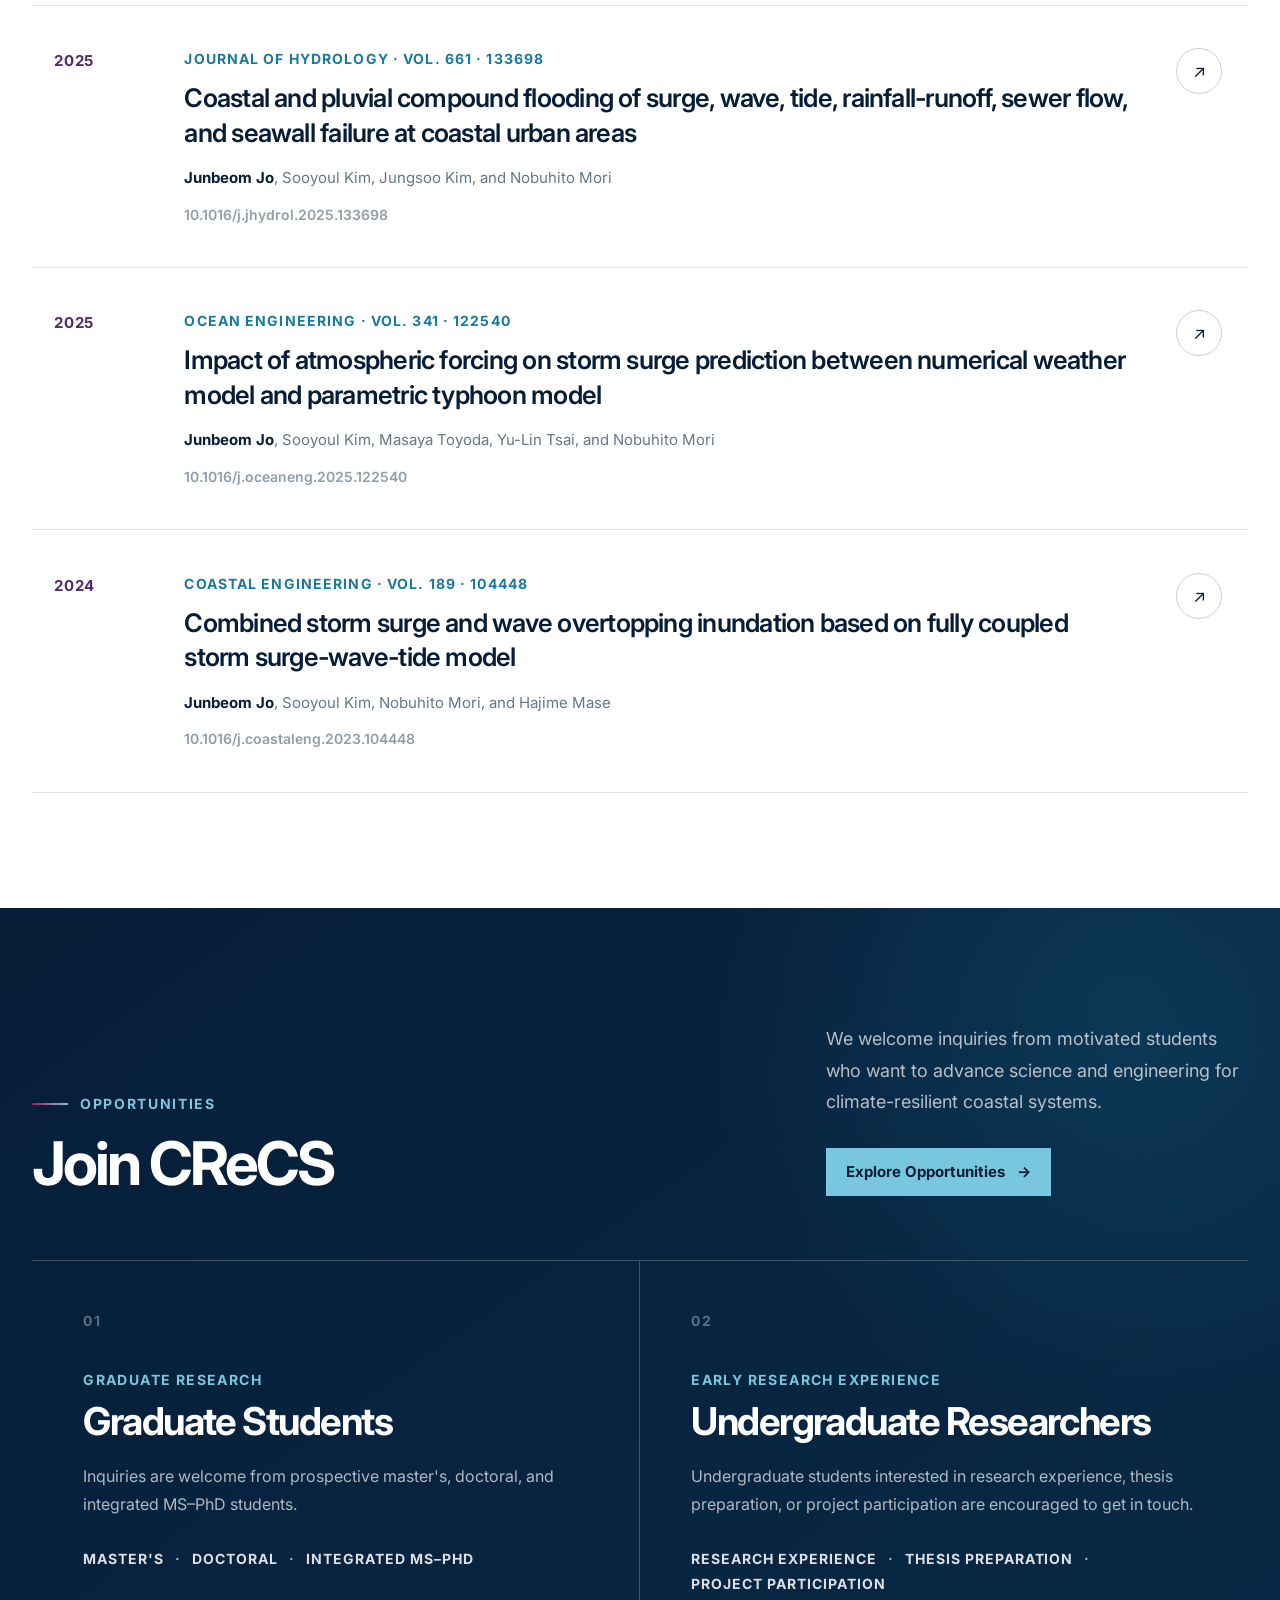
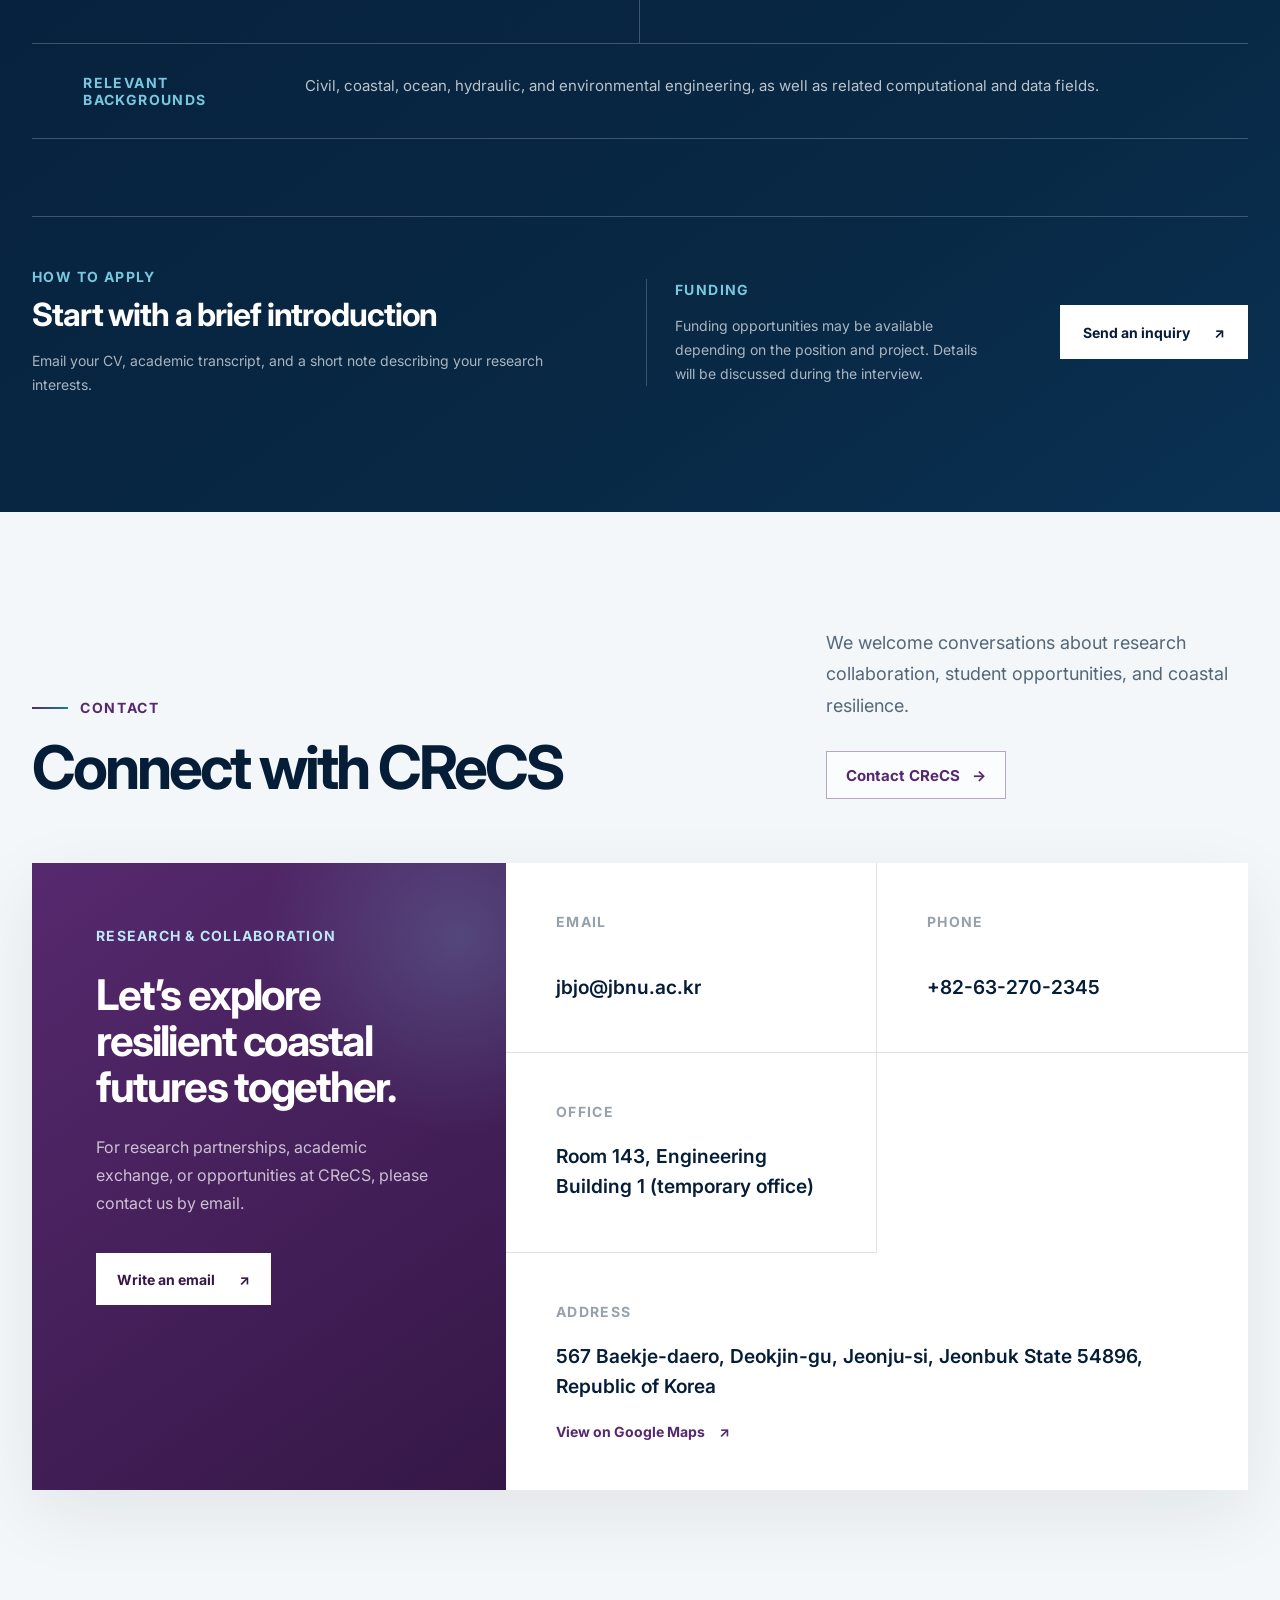
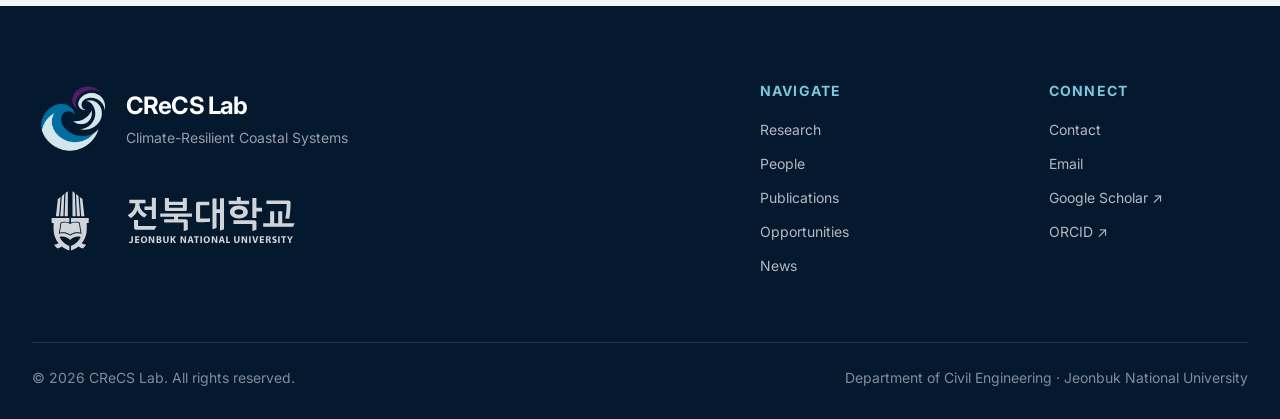
==== commit bb0438e8: "Improve bilingual navigation, Korean copy, and lab visit information" ====
--- a/index.html
+++ b/index.html
@@ -3,6 +3,7 @@
   <head>
     <meta charset="UTF-8" />
     <meta name="viewport" content="width=device-width, initial-scale=1" />
+    <script src="script.js?v=15"></script>
     <!-- Google tag (gtag.js) -->
     <script async src="https://www.googletagmanager.com/gtag/js?id=G-11746WW62N"></script>
     <script>
@@ -26,8 +27,9 @@
       href="https://fonts.googleapis.com/css2?family=Inter:wght@400;500;600;700&amp;family=Noto+Sans+KR:wght@400;500;600;700&amp;display=swap"
       rel="stylesheet"
     />
-    <link rel="stylesheet" href="styles.css?v=16" />
-    <link rel="stylesheet" href="news.css?v=1" />
+    <link rel="stylesheet" href="styles.css?v=20" />
+    <link rel="stylesheet" href="news.css?v=2" />
+    <script defer blocking="render" src="news.js?v=7"></script>
   </head>
   <body data-page="home">
     <header class="site-header" data-header>
@@ -37,12 +39,13 @@
         </a>
 
         <nav class="desktop-nav" aria-label="Primary navigation">
-          <a class="is-active" href="#home" data-section="home" data-i18n="navHome">Home</a>
-          <a href="research.html" data-section="research" data-i18n="navResearch">Research</a>
-          <a href="people.html" data-section="people" data-i18n="navPeople">People</a>
-          <a href="publications.html" data-section="publications" data-i18n="navPublications">Publications</a>
-          <a href="opportunities.html" data-section="opportunities" data-i18n="navOpportunities">Opportunities</a>
-          <a href="contact.html" data-section="contact" data-i18n="navContact">Contact</a>
+          <a class="is-active" href="#home" aria-current="page" data-i18n="navHome">Home</a>
+          <a href="research.html" data-i18n="navResearch">Research</a>
+          <a href="people.html" data-i18n="navPeople">People</a>
+          <a href="publications.html" data-i18n="navPublications">Publications</a>
+          <a href="news.html" data-i18n="navNews">News</a>
+          <a href="opportunities.html" data-i18n="navOpportunities">Opportunities</a>
+          <a href="contact.html" data-i18n="navContact">Contact</a>
         </nav>
 
         <div class="header-actions">
@@ -59,12 +62,13 @@
       </div>
 
       <nav class="mobile-nav" id="mobile-menu" aria-label="Mobile navigation">
-        <a href="#home" data-section="home" data-i18n="navHome">Home</a>
-        <a href="research.html" data-section="research" data-i18n="navResearch">Research</a>
-        <a href="people.html" data-section="people" data-i18n="navPeople">People</a>
-        <a href="publications.html" data-section="publications" data-i18n="navPublications">Publications</a>
-        <a href="opportunities.html" data-section="opportunities" data-i18n="navOpportunities">Opportunities</a>
-        <a href="contact.html" data-section="contact" data-i18n="navContact">Contact</a>
+        <a class="is-active" href="#home" aria-current="page" data-i18n="navHome">Home</a>
+        <a href="research.html" data-i18n="navResearch">Research</a>
+        <a href="people.html" data-i18n="navPeople">People</a>
+        <a href="publications.html" data-i18n="navPublications">Publications</a>
+        <a href="news.html" data-i18n="navNews">News</a>
+        <a href="opportunities.html" data-i18n="navOpportunities">Opportunities</a>
+        <a href="contact.html" data-i18n="navContact">Contact</a>
       </nav>
     </header>
 
@@ -267,7 +271,7 @@
                   </div>
                   <div>
                     <dt data-i18n="profileOffice">Office</dt>
-                    <dd data-i18n="piOffice">#139, Engineering Building 1</dd>
+                    <dd data-i18n="piOffice">Room 143, Engineering Building 1 (temporary office)</dd>
                   </div>
                 </dl>
 
@@ -294,7 +298,7 @@
 
             <div class="students-panel">
               <div>
-                <p class="students-label" data-i18n="studentsLabel">Growing CReCS</p>
+                <p class="students-label" data-i18n="studentsLabel">GROWING CReCS</p>
                 <h3 data-i18n="studentsTitle">Future members of CReCS</h3>
                 <p data-i18n="studentsDescription">
                   We welcome motivated undergraduate and graduate students interested in coastal hazards, climate
@@ -541,7 +545,7 @@
               </div>
               <div class="contact-detail">
                 <span data-i18n="contactOfficeLabel">Office</span>
-                <p data-i18n="contactOfficeValue">#139, Engineering Building 1</p>
+                <p data-i18n="contactOfficeValue">Room 143, Engineering Building 1 (temporary office)</p>
               </div>
               <div class="contact-detail contact-detail-address">
                 <span data-i18n="contactAddressLabel">Address</span>
@@ -588,6 +592,7 @@
               <a href="people.html" data-i18n="navPeople">People</a>
               <a href="publications.html" data-i18n="navPublications">Publications</a>
               <a href="opportunities.html" data-i18n="navOpportunities">Opportunities</a>
+              <a href="news.html" data-i18n="navNews">News</a>
             </nav>
           </div>
 
@@ -609,7 +614,5 @@
       </div>
     </footer>
 
-    <script src="news.js?v=2"></script>
-    <script src="script.js?v=10"></script>
   </body>
 </html>
--- a/styles.css
+++ b/styles.css
@@ -24,6 +24,10 @@
   background: var(--paper);
   font-family: Inter, "Noto Sans KR", system-ui, -apple-system, BlinkMacSystemFont, "Segoe UI", sans-serif;
   -webkit-font-smoothing: antialiased;
+}
+
+html[data-language-pending] :is(main, .site-footer, .desktop-nav, .mobile-nav, .menu-button) {
+  visibility: hidden;
 }
 
 a {
@@ -109,7 +113,7 @@
 .desktop-nav a[data-i18n="navResearch"] { --nav-item-width: 4.9em; }
 .desktop-nav a[data-i18n="navPeople"] { --nav-item-width: 3.7em; }
 .desktop-nav a[data-i18n="navPublications"] { --nav-item-width: 6.4em; }
-.desktop-nav a[data-news-i18n="nav"] { --nav-item-width: 3em; }
+.desktop-nav a[data-i18n="navNews"] { --nav-item-width: 3em; }
 .desktop-nav a[data-i18n="navOpportunities"] { --nav-item-width: 7.3em; }
 .desktop-nav a[data-i18n="navContact"] { --nav-item-width: 4.3em; }
 
@@ -412,6 +416,11 @@
   text-transform: uppercase;
 }
 
+/* Keep the lab name in its original mixed case. */
+.section-kicker[data-news-i18n="kicker"] {
+  text-transform: none;
+}
+
 .section-kicker::before {
   content: "";
   width: 36px;
@@ -741,7 +750,6 @@
   font-size: 14px;
   font-weight: 700;
   letter-spacing: 0.11em;
-  text-transform: uppercase;
 }
 
 .students-panel h3 {
@@ -1224,6 +1232,7 @@
 
 .conference-list h4 {
   max-width: 1000px;
+  overflow-wrap: anywhere;
   margin: 0;
   color: var(--ink-deep);
   font-size: 18px;
@@ -2552,6 +2561,11 @@
 @media (max-width: 1120px) {
   :root { --header-height: 92px; }
 
+  .footer-main {
+    grid-template-columns: minmax(0, 1.6fr) repeat(2, minmax(0, 0.5fr));
+    column-gap: 32px;
+  }
+
   .header-inner,
   .hero-inner,
   .section-inner {
@@ -2559,6 +2573,7 @@
   }
 
   .desktop-nav { display: none; }
+  .header-actions { margin-left: auto; }
   .menu-button { display: block; }
 
   .mobile-nav {
@@ -2672,6 +2687,10 @@
     gap: 48px;
   }
 
+  .profile-records {
+    grid-template-columns: repeat(auto-fit, minmax(min(100%, 280px), 1fr));
+  }
+
   .fit-layout {
     grid-template-columns: 1fr;
     gap: 36px;
@@ -2709,7 +2728,6 @@
   .header-actions {
     flex: 0 0 auto;
     gap: 8px;
-    margin-left: auto;
   }
   .language-switch {
     flex: 0 0 auto;
@@ -3156,13 +3174,25 @@
   overflow-wrap: normal;
 }
 
-html[lang="ko"] [data-i18n="fitDescription"],
-html[lang="ko"] [data-i18n="inquiryStep1Description"],
-html[lang="ko"] [data-i18n="inquiryStep2Description"],
-html[lang="ko"] [data-i18n="inquiryStep3Description"],
-html[lang="ko"] [data-i18n="advisingDescription"],
-html[lang="ko"] [data-i18n="visitDescription"] {
+[data-i18n]:empty,
+[data-research-i18n]:empty {
+  display: none;
+}
+
+html[lang="ko"] .detail-hero-inner:has(.detail-hero-intro:empty) {
+  grid-template-columns: minmax(0, 1fr);
+}
+
+html[lang="ko"] .contact-feature h3,
+html[lang="ko"] main p[data-i18n],
+html[lang="ko"] .research-theme-text > p {
   white-space: pre-line;
+  word-break: keep-all;
+  overflow-wrap: break-word;
+}
+
+html[lang="ko"] :is(.process-grid, .inquiry-route-grid, .research-card, .interest-grid, .detail-pathway-card) p[data-i18n] {
+  text-wrap-style: balance;
 }
 
 html[lang="en"] [data-i18n="advisingDescription"],
@@ -3172,6 +3202,7 @@
 
 @media (max-width: 430px) {
   .header-inner { gap: 7px; }
+  .process-grid li { padding-inline: 16px; }
   .brand img { width: 138px; }
   .header-actions { gap: 4px; }
   .language-switch { gap: 2px; }
--- a/news.css
+++ b/news.css
@@ -31,10 +31,7 @@
 .news-card-content > p { margin: 0 0 23px; color: #667785; font-size: 14px; line-height: 1.8; }
 .news-read { display: flex; justify-content: space-between; align-items: center; gap: 12px; margin-top: auto; padding-top: 17px; border-top: 1px solid #edf0f3; color: #26465c; font-size: 12px; font-weight: 600; }
 .news-read > span { font-size: 18px; font-weight: 400; color: #197a9e; }
-.news-archive-main { padding: calc(var(--header-height) + 66px) 0 88px; min-height: 75vh; }
-.news-archive-header { max-width: 760px; margin: 0 0 48px; }
-.news-archive-header h1 { font-size: clamp(40px,4vw,60px); line-height: 1.15; }
-.news-archive-intro { margin-top: 22px; color: #6b7d8b; font-size: 17px; line-height: 1.8; }
+.news-archive-list { padding-block: clamp(28px, 4vw, 64px) clamp(48px, 7vw, 88px); }
 .news-archive-topline { display: flex; align-items: center; justify-content: space-between; gap: 24px; padding: 20px 0; border-top: 1px solid var(--line); margin-bottom: 10px; }
 .news-archive-count { display: inline-flex; align-items: center; gap: 10px; font-size: 14px; font-weight: 600; }
 .news-archive-count b { color: #197a9e; font-weight: 600; }
@@ -81,8 +78,6 @@
   .news-card-content { padding: 22px; }
   .news-card-content h3 { font-size: 21px; }
   .news-card-content > p { font-size: 14px; }
-  .news-archive-main { padding-top: calc(var(--header-height) + 42px); }
-  .news-archive-header { margin-bottom: 32px; }
   .news-archive-topline { align-items: start; flex-direction: column; gap: 8px; }
   .news-story-header { margin-top: 30px; }
   .news-story-header h1 { font-size: 32px; }
